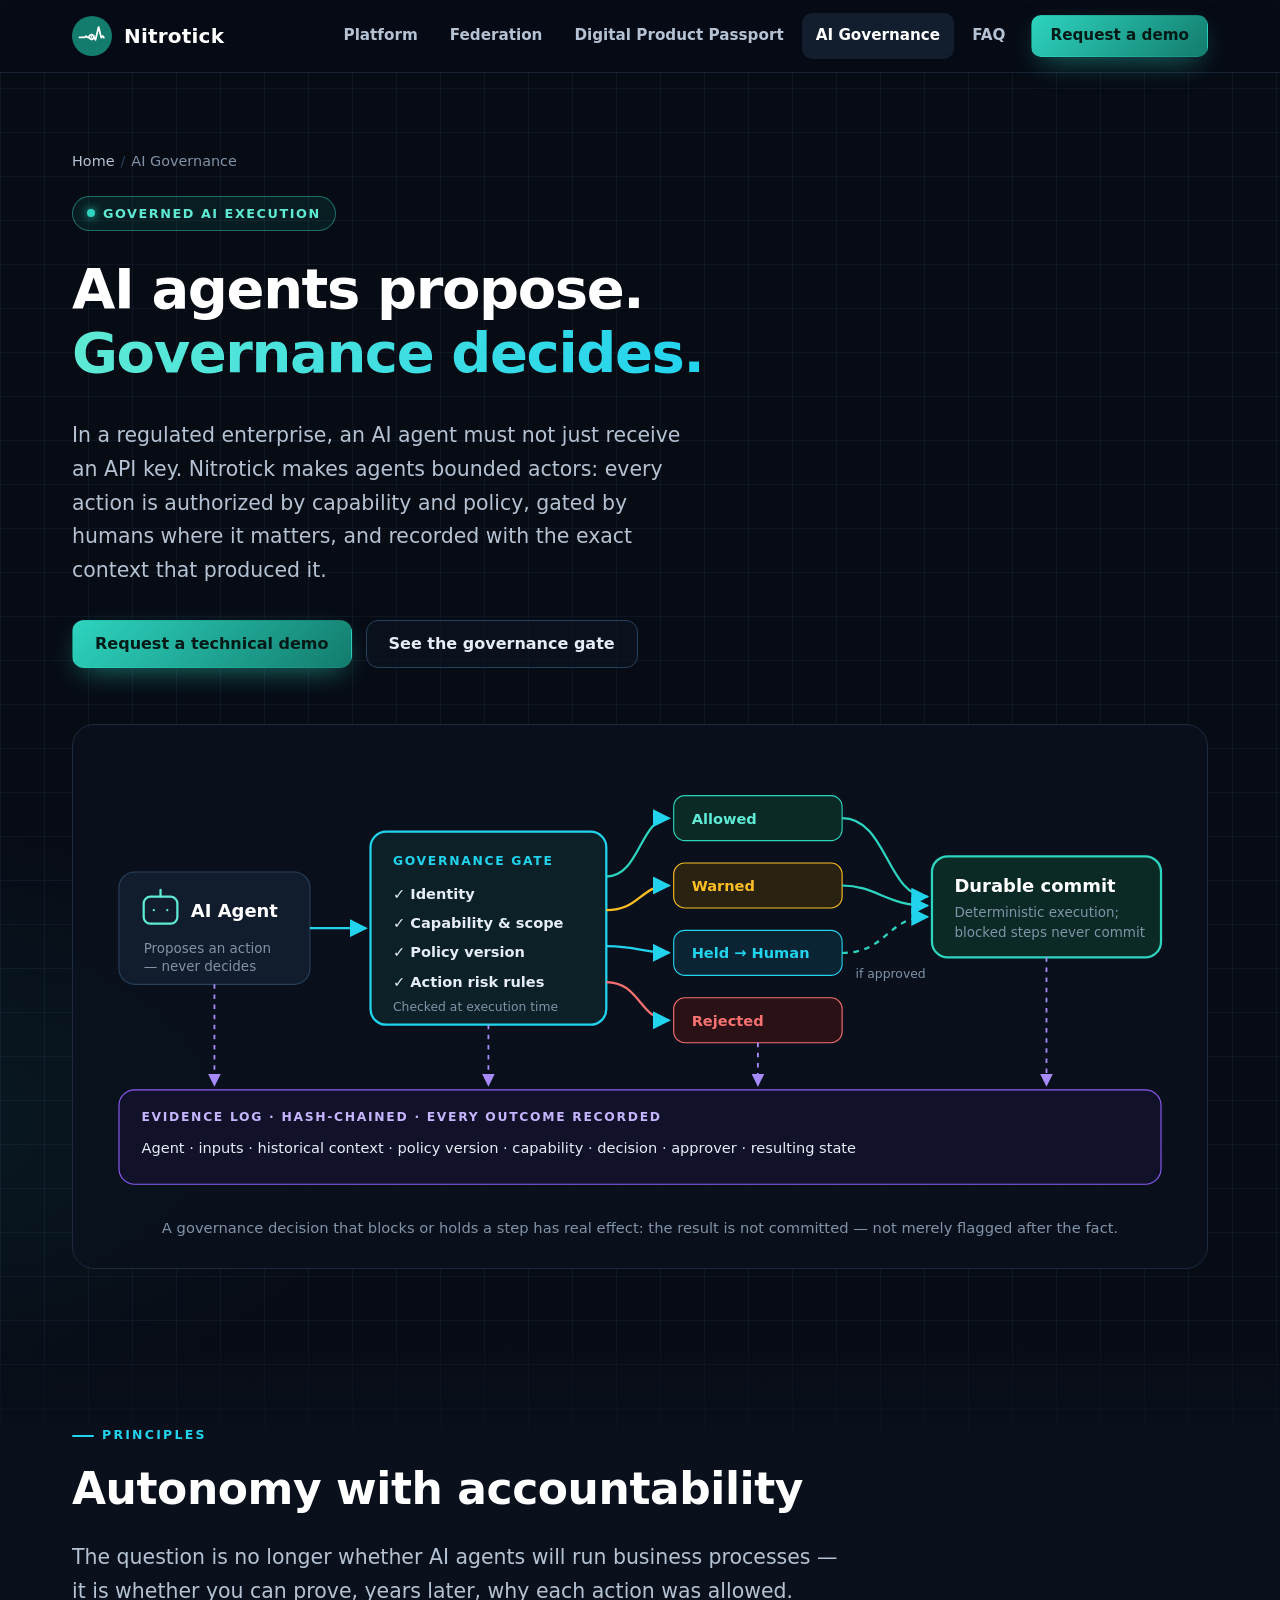
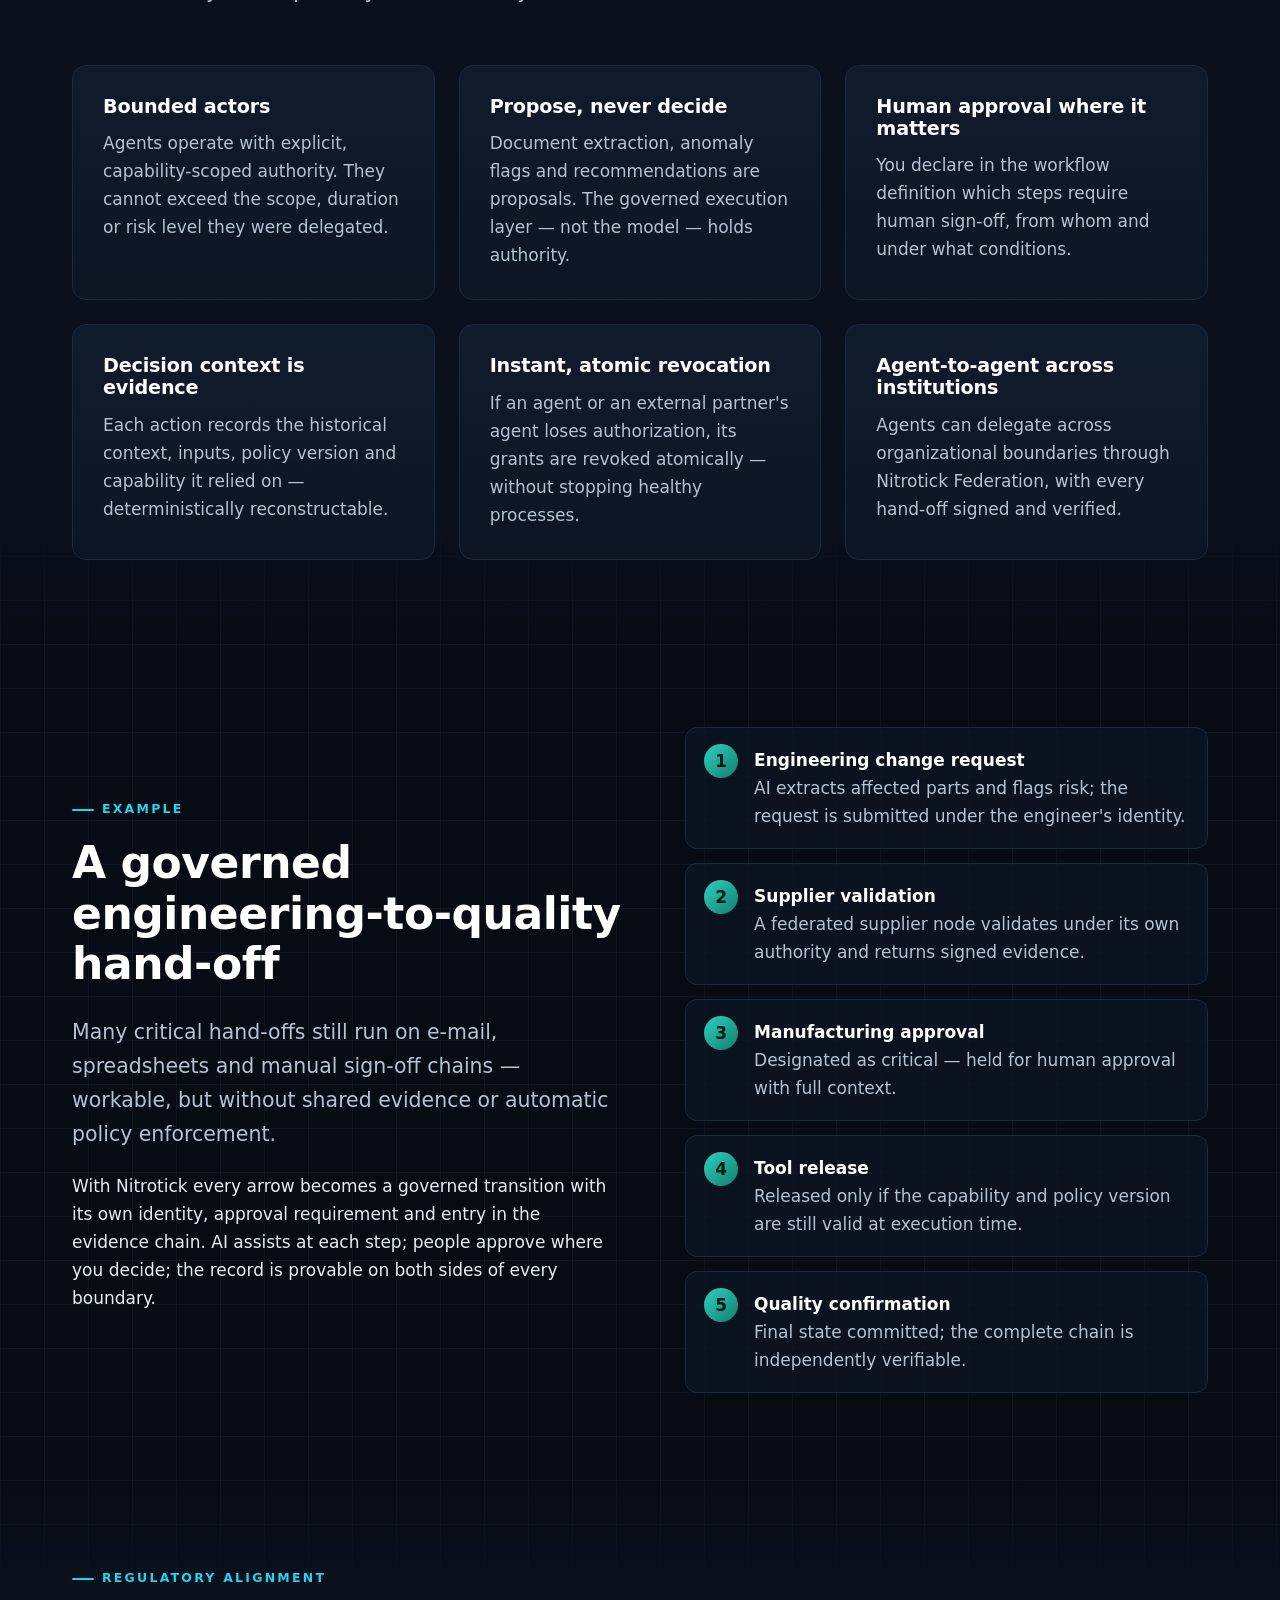
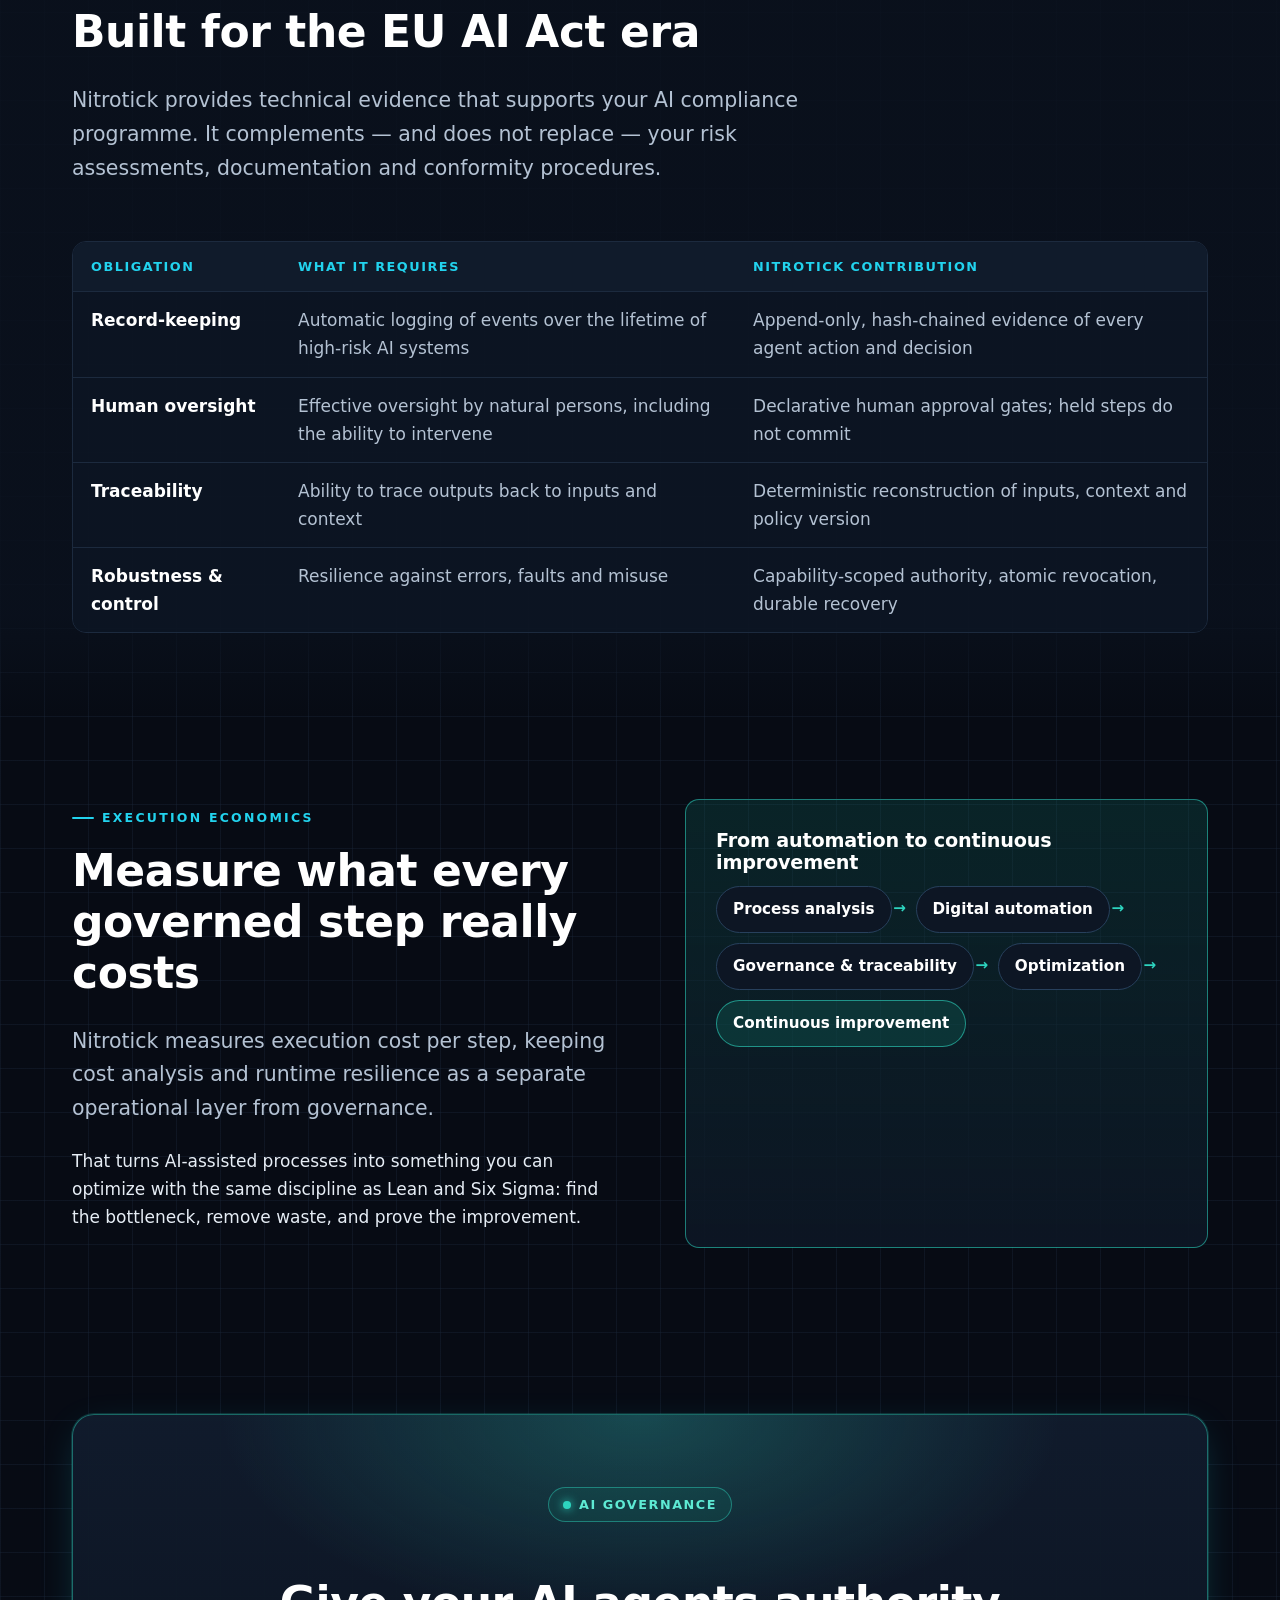
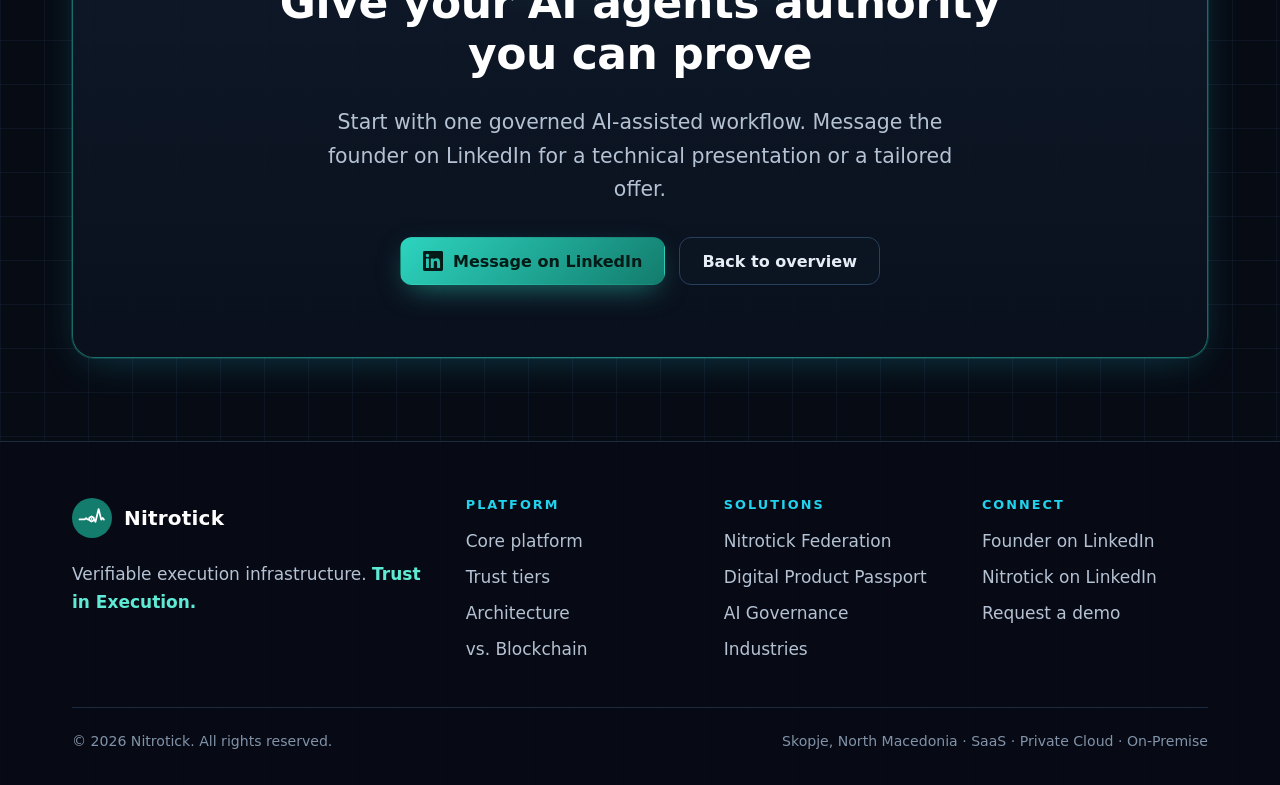
==== ai-governance/index.html @ 1baa5399 "Add Nitrotick company website (static HTML/CSS, SVG, SEO) - Home page plus Federation, Digital Produ" ====
<!doctype html>
<html lang="en" dir="ltr">
<head>
  <meta charset="utf-8">
  <meta name="viewport" content="width=device-width, initial-scale=1, viewport-fit=cover">
  <title>AI Governance — AI Agents as Bounded Actors | Nitrotick</title>
  <meta name="description" content="Governed execution for enterprise AI agents: agents propose, the governed layer decides. Capability-scoped authority, human approval gates and deterministic decision evidence aligned with the EU AI Act.">
  <meta name="keywords" content="AI governance, AI agents, bounded actors, agentic AI, human oversight, EU AI Act, AI audit trail, decision evidence, governed execution, human in the loop, Nitrotick">
  <meta name="author" content="Aleksandar M. Tasevski">
  <meta name="robots" content="index, follow, max-image-preview:large, max-snippet:-1, max-video-preview:-1">
  <meta name="theme-color" content="#070b14">
  <meta name="color-scheme" content="dark">
  <meta name="format-detection" content="telephone=no">
  <link rel="canonical" href="https://nitrotick.com/ai-governance/">

  <meta property="og:type" content="website">
  <meta property="og:site_name" content="Nitrotick">
  <meta property="og:locale" content="en_US">
  <meta property="og:url" content="https://nitrotick.com/ai-governance/">
  <meta property="og:title" content="AI Governance — AI Agents as Bounded Actors | Nitrotick">
  <meta property="og:description" content="In regulated enterprises, an AI agent must not just get an API key. Nitrotick makes every agent action authorized, evidenced and reconstructable.">
  <meta property="og:image" content="https://nitrotick.com/assets/img/og-image.png">
  <meta property="og:image:type" content="image/png">
  <meta property="og:image:width" content="1200">
  <meta property="og:image:height" content="630">
  <meta property="og:image:alt" content="Nitrotick — Trust in Execution. Verifiable execution infrastructure.">
  <meta name="twitter:card" content="summary_large_image">
  <meta name="twitter:title" content="AI Governance — AI Agents as Bounded Actors | Nitrotick">
  <meta name="twitter:description" content="Agents propose, governance decides. Authorized, evidenced and reconstructable AI execution.">
  <meta name="twitter:image" content="https://nitrotick.com/assets/img/og-image.png">

  <link rel="icon" href="../favicon.svg" type="image/svg+xml">
  <link rel="icon" href="../favicon-32.png" sizes="32x32" type="image/png">
  <link rel="apple-touch-icon" href="../apple-touch-icon.png">
  <link rel="manifest" href="../site.webmanifest">
  <link rel="stylesheet" href="../css/styles.css">

  <script type="application/ld+json">
  {
    "@context": "https://schema.org",
    "@graph": [
      {
        "@type": "WebPage",
        "@id": "https://nitrotick.com/ai-governance/#webpage",
        "url": "https://nitrotick.com/ai-governance/",
        "name": "AI Governance — AI Agents as Bounded Actors",
        "description": "Governed execution for enterprise AI agents with capability-scoped authority, human approval gates and deterministic decision evidence.",
        "isPartOf": { "@id": "https://nitrotick.com/#website" },
        "about": { "@id": "https://nitrotick.com/ai-governance/#service" },
        "breadcrumb": { "@id": "https://nitrotick.com/ai-governance/#breadcrumb" },
        "inLanguage": "en"
      },
      {
        "@type": "Service",
        "@id": "https://nitrotick.com/ai-governance/#service",
        "name": "Nitrotick Governed AI Execution",
        "serviceType": "AI governance and governed execution infrastructure",
        "provider": { "@id": "https://nitrotick.com/#organization" },
        "areaServed": "Worldwide",
        "description": "Infrastructure that lets autonomous AI agents operate as bounded actors: they propose, while a governed, deterministic execution layer holds authority and records evidence."
      },
      {
        "@type": "BreadcrumbList",
        "@id": "https://nitrotick.com/ai-governance/#breadcrumb",
        "itemListElement": [
          { "@type": "ListItem", "position": 1, "name": "Home", "item": "https://nitrotick.com/" },
          { "@type": "ListItem", "position": 2, "name": "AI Governance", "item": "https://nitrotick.com/ai-governance/" }
        ]
      }
    ]
  }
  </script>
</head>
<body>
  <a class="skip-link" href="#main">Skip to content</a>

  <header class="site-header">
    <nav class="container nav" aria-label="Primary">
      <a class="brand" href="../" aria-label="Nitrotick home">
        <img src="../assets/img/logo-mark.svg" alt="" width="40" height="40">
        <span>Nitrotick</span>
      </a>
      <input class="nav-toggle" type="checkbox" id="nav-toggle" aria-label="Toggle navigation menu">
      <label class="nav-toggle-label" for="nav-toggle" aria-hidden="true"><span></span></label>
      <ul class="nav-menu">
        <li><a href="../#platform">Platform</a></li>
        <li><a href="../federation/">Federation</a></li>
        <li><a href="../digital-product-passport/">Digital Product Passport</a></li>
        <li><a href="./" aria-current="page">AI Governance</a></li>
        <li><a href="../#faq">FAQ</a></li>
        <li><a class="btn btn--primary" href="#contact">Request a demo</a></li>
      </ul>
    </nav>
  </header>

  <main id="main">
    <!-- ================= HERO ================= -->
    <section class="hero hero--page" aria-labelledby="hero-title">
      <div class="container">
        <nav class="breadcrumb" aria-label="Breadcrumb">
          <ol>
            <li><a href="../">Home</a></li>
            <li aria-current="page">AI Governance</li>
          </ol>
        </nav>
        <div class="section-head">
          <span class="pill"><span class="dot" aria-hidden="true"></span>Governed AI Execution</span>
          <h1 id="hero-title">AI agents propose. <span class="accent">Governance decides.</span></h1>
          <p class="lead">In a regulated enterprise, an AI agent must not just receive an API key. Nitrotick makes agents bounded actors: every action is authorized by capability and policy, gated by humans where it matters, and recorded with the exact context that produced it.</p>
          <div class="btn-row">
            <a class="btn btn--primary" href="#contact">Request a technical demo</a>
            <a class="btn btn--ghost" href="#gate">See the governance gate</a>
          </div>
        </div>

        <figure class="diagram diagram--scroll" id="gate">
          <svg viewBox="0 0 960 400" role="img" aria-labelledby="gov-title gov-desc">
            <title id="gov-title">Governed AI decision pipeline</title>
            <desc id="gov-desc">An AI agent proposes an action. The governance gate checks identity, capability, policy and risk. The outcome is allowed, warned, held for human approval, or rejected. Allowed, warned and approved actions are committed durably; every outcome, including rejections, is written to the hash-chained evidence log.</desc>
            <defs>
              <marker id="g-a" viewBox="0 0 10 10" refX="9" refY="5" markerWidth="8" markerHeight="8" orient="auto-start-reverse"><path d="M0 0L10 5L0 10Z" fill="#22D3EE"/></marker>
              <marker id="g-v" viewBox="0 0 10 10" refX="9" refY="5" markerWidth="7" markerHeight="7" orient="auto-start-reverse"><path d="M0 0L10 5L0 10Z" fill="#A78BFA"/></marker>
            </defs>
            <g class="svg-text">
              <!-- agent -->
              <rect x="16" y="106" width="170" height="100" rx="14" fill="#111C2D" stroke="#27405C"/>
              <g fill="none" stroke="#5EEAD4" stroke-width="2" stroke-linecap="round" stroke-linejoin="round">
                <rect x="38" y="128" width="30" height="24" rx="6"/>
                <path d="M53 122v6M47 140h.01M59 140h.01"/>
              </g>
              <text x="80" y="146" fill="#fff" font-size="16" font-weight="700">AI Agent</text>
              <text x="38" y="178" fill="#8193A8" font-size="12">Proposes an action</text>
              <text x="38" y="194" fill="#8193A8" font-size="12">— never decides</text>

              <path d="M186 156H236" stroke="#22D3EE" stroke-width="2" marker-end="url(#g-a)"/>

              <!-- gate -->
              <rect x="240" y="70" width="210" height="172" rx="14" fill="#0B2027" stroke="#22D3EE" stroke-width="2"/>
              <text x="260" y="100" fill="#22D3EE" font-size="11" font-weight="700" letter-spacing="1.5">GOVERNANCE GATE</text>
              <g fill="#E6EDF5" font-size="13" font-weight="600">
                <text x="260" y="130">✓ Identity</text>
                <text x="260" y="156">✓ Capability &amp; scope</text>
                <text x="260" y="182">✓ Policy version</text>
                <text x="260" y="208">✓ Action risk rules</text>
              </g>
              <text x="260" y="230" fill="#8193A8" font-size="11">Checked at execution time</text>

              <!-- branches -->
              <g fill="none" stroke-width="2">
                <path d="M450 110C480 110 480 58 506 58" stroke="#2DD4BF" marker-end="url(#g-a)"/>
                <path d="M450 140C480 140 480 118 506 118" stroke="#FBBF24" marker-end="url(#g-a)"/>
                <path d="M450 172C480 172 480 178 506 178" stroke="#22D3EE" marker-end="url(#g-a)"/>
                <path d="M450 204C480 204 480 238 506 238" stroke="#F87171" marker-end="url(#g-a)"/>
              </g>

              <g font-size="13" font-weight="700">
                <rect x="510" y="38" width="150" height="40" rx="10" fill="#0B2A25" stroke="#2DD4BF"/>
                <text x="526" y="63" fill="#5EEAD4">Allowed</text>
                <rect x="510" y="98" width="150" height="40" rx="10" fill="#2A2210" stroke="#FBBF24"/>
                <text x="526" y="123" fill="#FBBF24">Warned</text>
                <rect x="510" y="158" width="150" height="40" rx="10" fill="#0A2433" stroke="#22D3EE"/>
                <text x="526" y="183" fill="#22D3EE">Held → Human</text>
                <rect x="510" y="218" width="150" height="40" rx="10" fill="#2A1116" stroke="#F87171"/>
                <text x="526" y="243" fill="#F87171">Rejected</text>
              </g>

              <!-- commit -->
              <g fill="none" stroke="#2DD4BF" stroke-width="2">
                <path d="M660 58C700 58 700 128 736 128" marker-end="url(#g-a)"/>
                <path d="M660 118C690 118 700 136 736 136" marker-end="url(#g-a)"/>
                <path d="M660 178C700 178 700 146 736 146" marker-end="url(#g-a)" stroke-dasharray="5 5"/>
              </g>
              <text x="672" y="200" fill="#8193A8" font-size="11">if approved</text>
              <rect x="740" y="92" width="204" height="90" rx="14" fill="#0B2A25" stroke="#2DD4BF" stroke-width="2"/>
              <text x="760" y="124" fill="#fff" font-size="16" font-weight="700">Durable commit</text>
              <text x="760" y="146" fill="#8193A8" font-size="12">Deterministic execution;</text>
              <text x="760" y="164" fill="#8193A8" font-size="12">blocked steps never commit</text>

              <!-- evidence -->
              <rect x="16" y="300" width="928" height="84" rx="14" fill="#12112A" stroke="#8B5CF6"/>
              <text x="36" y="328" fill="#C4B5FD" font-size="11" font-weight="700" letter-spacing="1.5">EVIDENCE LOG · HASH-CHAINED · EVERY OUTCOME RECORDED</text>
              <text x="36" y="356" fill="#E6EDF5" font-size="13">Agent · inputs · historical context · policy version · capability · decision · approver · resulting state</text>
              <g stroke="#A78BFA" stroke-width="1.6" stroke-dasharray="4 5" fill="none">
                <path d="M101 206V296" marker-end="url(#g-v)"/>
                <path d="M345 242V296" marker-end="url(#g-v)"/>
                <path d="M585 258V296" marker-end="url(#g-v)"/>
                <path d="M842 182V296" marker-end="url(#g-v)"/>
              </g>
            </g>
          </svg>
          <figcaption>A governance decision that blocks or holds a step has real effect: the result is not committed — not merely flagged after the fact.</figcaption>
        </figure>
      </div>
    </section>

    <!-- ================= PRINCIPLES ================= -->
    <section class="section section--alt" aria-labelledby="principles-title">
      <div class="container">
        <div class="section-head">
          <span class="eyebrow">Principles</span>
          <h2 id="principles-title">Autonomy with accountability</h2>
          <p class="lead">The question is no longer whether AI agents will run business processes — it is whether you can prove, years later, why each action was allowed.</p>
        </div>
        <div class="grid grid--3">
          <article class="card">
            <h3>Bounded actors</h3>
            <p>Agents operate with explicit, capability-scoped authority. They cannot exceed the scope, duration or risk level they were delegated.</p>
          </article>
          <article class="card">
            <h3>Propose, never decide</h3>
            <p>Document extraction, anomaly flags and recommendations are proposals. The governed execution layer — not the model — holds authority.</p>
          </article>
          <article class="card">
            <h3>Human approval where it matters</h3>
            <p>You declare in the workflow definition which steps require human sign-off, from whom and under what conditions.</p>
          </article>
          <article class="card">
            <h3>Decision context is evidence</h3>
            <p>Each action records the historical context, inputs, policy version and capability it relied on — deterministically reconstructable.</p>
          </article>
          <article class="card">
            <h3>Instant, atomic revocation</h3>
            <p>If an agent or an external partner's agent loses authorization, its grants are revoked atomically — without stopping healthy processes.</p>
          </article>
          <article class="card">
            <h3>Agent-to-agent across institutions</h3>
            <p>Agents can delegate across organizational boundaries through Nitrotick Federation, with every hand-off signed and verified.</p>
          </article>
        </div>
      </div>
    </section>

    <!-- ================= EXAMPLE ================= -->
    <section class="section" aria-labelledby="example-title">
      <div class="container split">
        <div>
          <span class="eyebrow">Example</span>
          <h2 id="example-title">A governed engineering-to-quality hand-off</h2>
          <p class="lead">Many critical hand-offs still run on e-mail, spreadsheets and manual sign-off chains — workable, but without shared evidence or automatic policy enforcement.</p>
          <p>With Nitrotick every arrow becomes a governed transition with its own identity, approval requirement and entry in the evidence chain. AI assists at each step; people approve where you decide; the record is provable on both sides of every boundary.</p>
        </div>
        <ol class="steps">
          <li><strong>Engineering change request</strong>AI extracts affected parts and flags risk; the request is submitted under the engineer's identity.</li>
          <li><strong>Supplier validation</strong>A federated supplier node validates under its own authority and returns signed evidence.</li>
          <li><strong>Manufacturing approval</strong>Designated as critical — held for human approval with full context.</li>
          <li><strong>Tool release</strong>Released only if the capability and policy version are still valid at execution time.</li>
          <li><strong>Quality confirmation</strong>Final state committed; the complete chain is independently verifiable.</li>
        </ol>
      </div>
    </section>

    <!-- ================= EU AI ACT ================= -->
    <section class="section section--alt" aria-labelledby="act-title">
      <div class="container">
        <div class="section-head">
          <span class="eyebrow">Regulatory alignment</span>
          <h2 id="act-title">Built for the EU AI Act era</h2>
          <p class="lead">Nitrotick provides technical evidence that supports your AI compliance programme. It complements — and does not replace — your risk assessments, documentation and conformity procedures.</p>
        </div>
        <div class="table-wrap">
          <table>
            <caption class="visually-hidden">How Nitrotick supports EU AI Act obligations</caption>
            <thead>
              <tr><th scope="col">Obligation</th><th scope="col">What it requires</th><th scope="col">Nitrotick contribution</th></tr>
            </thead>
            <tbody>
              <tr><td>Record-keeping</td><td>Automatic logging of events over the lifetime of high-risk AI systems</td><td>Append-only, hash-chained evidence of every agent action and decision</td></tr>
              <tr><td>Human oversight</td><td>Effective oversight by natural persons, including the ability to intervene</td><td>Declarative human approval gates; held steps do not commit</td></tr>
              <tr><td>Traceability</td><td>Ability to trace outputs back to inputs and context</td><td>Deterministic reconstruction of inputs, context and policy version</td></tr>
              <tr><td>Robustness &amp; control</td><td>Resilience against errors, faults and misuse</td><td>Capability-scoped authority, atomic revocation, durable recovery</td></tr>
            </tbody>
          </table>
        </div>
      </div>
    </section>

    <!-- ================= ECONOMICS ================= -->
    <section class="section" aria-labelledby="econ-title">
      <div class="container split">
        <div>
          <span class="eyebrow">Execution economics</span>
          <h2 id="econ-title">Measure what every governed step really costs</h2>
          <p class="lead">Nitrotick measures execution cost per step, keeping cost analysis and runtime resilience as a separate operational layer from governance.</p>
          <p>That turns AI-assisted processes into something you can optimize with the same discipline as Lean and Six Sigma: find the bottleneck, remove waste, and prove the improvement.</p>
        </div>
        <div class="card card--featured">
          <h3>From automation to continuous improvement</h3>
          <ol class="flow">
            <li>Process analysis</li>
            <li>Digital automation</li>
            <li>Governance &amp; traceability</li>
            <li>Optimization</li>
            <li>Continuous improvement</li>
          </ol>
        </div>
      </div>
    </section>

    <!-- ================= CONTACT ================= -->
    <section class="section" id="contact" aria-labelledby="contact-title">
      <div class="container">
        <div class="cta">
          <span class="pill"><span class="dot" aria-hidden="true"></span>AI governance</span>
          <h2 id="contact-title" class="mt-lg">Give your AI agents authority you can prove</h2>
          <p class="lead">Start with one governed AI-assisted workflow. Message the founder on LinkedIn for a technical presentation or a tailored offer.</p>
          <div class="btn-row">
            <a class="btn btn--primary" href="https://www.linkedin.com/in/aleksandar-m-tasevski/" target="_blank" rel="noopener">
              <svg viewBox="0 0 24 24" aria-hidden="true" fill="currentColor"><path d="M20.45 20.45h-3.55v-5.57c0-1.33-.03-3.04-1.85-3.04-1.85 0-2.14 1.45-2.14 2.94v5.67H9.35V9h3.41v1.56h.05c.48-.9 1.64-1.85 3.37-1.85 3.6 0 4.27 2.37 4.27 5.46v6.28zM5.34 7.43a2.06 2.06 0 1 1 0-4.13 2.06 2.06 0 0 1 0 4.13zM7.12 20.45H3.56V9h3.56v11.45zM22.22 0H1.77C.79 0 0 .77 0 1.73v20.54C0 23.23.79 24 1.77 24h20.45c.98 0 1.78-.77 1.78-1.73V1.73C24 .77 23.2 0 22.22 0z"/></svg>
              Message on LinkedIn
            </a>
            <a class="btn btn--ghost" href="../">Back to overview</a>
          </div>
        </div>
      </div>
    </section>
  </main>

  <footer class="site-footer">
    <div class="container">
      <div class="footer-grid">
        <div>
          <a class="brand" href="../" aria-label="Nitrotick home">
            <img src="../assets/img/logo-mark.svg" alt="" width="40" height="40">
            <span>Nitrotick</span>
          </a>
          <p class="footer-tagline">Verifiable execution infrastructure. <strong>Trust in Execution.</strong></p>
        </div>
        <div>
          <h2>Platform</h2>
          <ul>
            <li><a href="../#platform">Core platform</a></li>
            <li><a href="../#trust-tiers">Trust tiers</a></li>
            <li><a href="../#architecture">Architecture</a></li>
            <li><a href="../#comparison">vs. Blockchain</a></li>
          </ul>
        </div>
        <div>
          <h2>Solutions</h2>
          <ul>
            <li><a href="../federation/">Nitrotick Federation</a></li>
            <li><a href="../digital-product-passport/">Digital Product Passport</a></li>
            <li><a href="./" aria-current="page">AI Governance</a></li>
            <li><a href="../#industries">Industries</a></li>
          </ul>
        </div>
        <div>
          <h2>Connect</h2>
          <ul>
            <li><a href="https://www.linkedin.com/in/aleksandar-m-tasevski/" target="_blank" rel="noopener">Founder on LinkedIn</a></li>
            <li><a href="https://www.linkedin.com/company/nitrotick/" target="_blank" rel="noopener">Nitrotick on LinkedIn</a></li>
            <li><a href="#contact">Request a demo</a></li>
          </ul>
        </div>
      </div>
      <div class="footer-bottom">
        <span>© 2026 Nitrotick. All rights reserved.</span>
        <span>Skopje, North Macedonia · SaaS · Private Cloud · On-Premise</span>
      </div>
    </div>
  </footer>
</body>
</html>
---- css/styles.css ----
/* ==========================================================================
   Nitrotick — site stylesheet
   Pure CSS, no build step, no external fonts (GDPR-friendly, zero third-party requests).
   ========================================================================== */

/* ---------- Design tokens ---------- */
:root {
  color-scheme: dark;

  --brand: #137c6d;
  --brand-600: #0f6a5d;
  --teal: #2dd4bf;
  --teal-soft: #5eead4;
  --cyan: #22d3ee;
  --violet: #8b5cf6;
  --danger: #f87171;
  --amber: #fbbf24;

  --bg: #070b14;
  --bg-2: #0a111d;
  --surface: #0d1624;
  --surface-2: #111c2d;
  --border: #1c2a3e;
  --border-strong: #27405c;

  --text: #e6edf5;
  --text-2: #b4c2d3;
  --muted: #8193a8;

  --radius-sm: 8px;
  --radius: 14px;
  --radius-lg: 22px;

  --shadow-glow: 0 0 0 1px rgba(45, 212, 191, .18), 0 10px 40px -12px rgba(34, 211, 238, .28);

  --container: 1200px;
  --gutter: clamp(16px, 4vw, 32px);
  --section-y: clamp(52px, 6.5vw, 92px);

  --font-sans: "Segoe UI", "Noto Sans", system-ui, -apple-system, "Helvetica Neue", Arial, sans-serif;
  --font-mono: ui-monospace, "Cascadia Code", "SFMono-Regular", Menlo, Consolas, monospace;
}

/* ---------- Reset ---------- */
*, *::before, *::after { box-sizing: border-box; }
html { -webkit-text-size-adjust: 100%; text-size-adjust: 100%; scroll-behavior: smooth; scroll-padding-top: 88px; }
body {
  margin: 0;
  font-family: var(--font-sans);
  font-size: 1.0625rem;
  line-height: 1.65;
  color: var(--text);
  background-color: var(--bg);
  background-image:
    radial-gradient(1100px 600px at 85% -10%, rgba(19, 124, 109, .28), transparent 60%),
    radial-gradient(900px 500px at -10% 20%, rgba(34, 211, 238, .08), transparent 60%),
    linear-gradient(rgba(28, 42, 62, .35) 1px, transparent 1px),
    linear-gradient(90deg, rgba(28, 42, 62, .35) 1px, transparent 1px);
  background-size: auto, auto, 44px 44px, 44px 44px;
  background-attachment: scroll;
  -webkit-font-smoothing: antialiased;
  overflow-x: hidden;
}
img, svg { display: block; max-width: 100%; height: auto; }
a { color: var(--teal-soft); text-decoration-thickness: 1px; text-underline-offset: 3px; }
a:hover { color: #fff; }
h1, h2, h3, h4 { line-height: 1.15; margin: 0 0 .6em; color: #fff; letter-spacing: -.01em; }
h1 { font-size: clamp(2.3rem, 5.6vw, 4.2rem); font-weight: 800; letter-spacing: -.025em; }
h2 { font-size: clamp(1.8rem, 3.6vw, 2.75rem); font-weight: 800; }
h3 { font-size: 1.2rem; font-weight: 700; }
p { margin: 0 0 1em; }
ul, ol { margin: 0; padding: 0; }
strong { color: #fff; }
:focus-visible { outline: 2px solid var(--cyan); outline-offset: 3px; border-radius: 4px; }

.visually-hidden {
  position: absolute !important; width: 1px; height: 1px; padding: 0; margin: -1px;
  overflow: hidden; clip: rect(0 0 0 0); white-space: nowrap; border: 0;
}
.skip-link {
  position: absolute; left: 16px; top: -60px; z-index: 100;
  background: var(--teal); color: #03201b; padding: 10px 16px; border-radius: var(--radius-sm);
  font-weight: 700; text-decoration: none;
}
.skip-link:focus { top: 12px; }

/* ---------- Layout ---------- */
.container { width: 100%; max-width: var(--container); margin-inline: auto; padding-inline: var(--gutter); }
.section { padding-block: var(--section-y); position: relative; }
.section--alt { background: linear-gradient(180deg, rgba(10, 17, 29, .0), rgba(10, 17, 29, .85) 12%, rgba(10, 17, 29, .85) 88%, rgba(10, 17, 29, 0)); }
.section-head { max-width: 780px; margin-bottom: clamp(32px, 5vw, 56px); }
.section-head--center { margin-inline: auto; text-align: center; }
.lead { font-size: clamp(1.1rem, 1.6vw, 1.3rem); color: var(--text-2); }
.muted { color: var(--muted); }

.grid { display: grid; gap: clamp(16px, 2.2vw, 24px); }
.grid--2 { grid-template-columns: repeat(2, minmax(0, 1fr)); }
.grid--3 { grid-template-columns: repeat(3, minmax(0, 1fr)); }
.grid--4 { grid-template-columns: repeat(4, minmax(0, 1fr)); }
.split { display: grid; grid-template-columns: 1.05fr 1fr; gap: clamp(32px, 5vw, 72px); align-items: center; }
.split--reverse > :first-child { order: 2; }

@media (max-width: 1024px) {
  .grid--4 { grid-template-columns: repeat(2, minmax(0, 1fr)); }
  .grid--3 { grid-template-columns: repeat(2, minmax(0, 1fr)); }
  .split { grid-template-columns: 1fr; }
  .split--reverse > :first-child { order: 0; }
}
@media (max-width: 640px) {
  .grid--2, .grid--3, .grid--4 { grid-template-columns: 1fr; }
}

/* ---------- Eyebrow / badges ---------- */
.eyebrow {
  display: inline-flex; align-items: center; gap: 8px;
  font-size: .78rem; font-weight: 700; letter-spacing: .18em; text-transform: uppercase;
  color: var(--cyan); margin-bottom: 18px;
}
.eyebrow::before { content: ""; width: 22px; height: 2px; background: currentColor; border-radius: 2px; }
.section-head--center .eyebrow::before { display: none; }
.pill {
  display: inline-flex; align-items: center; gap: 8px;
  padding: 6px 14px; border-radius: 999px;
  border: 1px solid rgba(45, 212, 191, .45); background: rgba(19, 124, 109, .16);
  color: var(--teal-soft); font-size: .8rem; font-weight: 700; letter-spacing: .12em; text-transform: uppercase;
}
.pill .dot { width: 8px; height: 8px; border-radius: 50%; background: var(--teal); box-shadow: 0 0 10px var(--teal); }

/* ---------- Buttons ---------- */
.btn {
  display: inline-flex; align-items: center; justify-content: center; gap: 10px;
  min-height: 48px; padding: 12px 22px; border-radius: 12px;
  font-weight: 700; font-size: 1rem; text-decoration: none; line-height: 1.2;
  border: 1px solid transparent; transition: transform .15s ease, box-shadow .2s ease, background-color .2s ease, border-color .2s ease;
}
.btn svg { width: 20px; height: 20px; flex: none; }
.btn--primary { background: linear-gradient(135deg, var(--teal), var(--brand)); color: #031a16; box-shadow: 0 10px 30px -10px rgba(45, 212, 191, .6); }
.btn--primary:hover { color: #031a16; transform: translateY(-1px); box-shadow: 0 14px 34px -10px rgba(45, 212, 191, .8); }
.btn--ghost { border-color: var(--border-strong); color: var(--text); background: rgba(13, 22, 36, .6); }
.btn--ghost:hover { border-color: var(--teal); color: #fff; }
.btn-row { display: flex; flex-wrap: wrap; gap: 14px; }

/* ---------- Header / navigation (CSS-only mobile menu) ---------- */
.site-header {
  position: sticky; top: 0; z-index: 50;
  background: rgba(7, 11, 20, .78);
  -webkit-backdrop-filter: saturate(160%) blur(14px);
  backdrop-filter: saturate(160%) blur(14px);
  border-bottom: 1px solid rgba(28, 42, 62, .8);
}
.nav { display: flex; align-items: center; justify-content: space-between; gap: 20px; min-height: 72px; }
.brand { display: inline-flex; align-items: center; gap: 12px; text-decoration: none; color: #fff; font-weight: 800; font-size: 1.25rem; letter-spacing: .01em; }
.brand img { width: 40px; height: 40px; }
.brand:hover { color: #fff; }
.nav-toggle { position: absolute; opacity: 0; pointer-events: none; }
.nav-toggle-label {
  display: none; width: 46px; height: 46px; border-radius: 10px; border: 1px solid var(--border-strong);
  align-items: center; justify-content: center; cursor: pointer; color: #fff;
}
.nav-toggle-label span, .nav-toggle-label span::before, .nav-toggle-label span::after {
  display: block; width: 20px; height: 2px; background: currentColor; border-radius: 2px; position: relative; transition: transform .2s ease, background-color .2s ease;
}
.nav-toggle-label span::before, .nav-toggle-label span::after { content: ""; position: absolute; left: 0; }
.nav-toggle-label span::before { top: -6px; }
.nav-toggle-label span::after { top: 6px; }
.nav-toggle:focus-visible + .nav-toggle-label { outline: 2px solid var(--cyan); outline-offset: 3px; }
.nav-menu { display: flex; align-items: center; gap: 4px; list-style: none; }
.nav-menu a {
  display: block; padding: 10px 14px; border-radius: 10px;
  color: var(--text-2); text-decoration: none; font-weight: 600; font-size: .95rem;
}
.nav-menu a:hover, .nav-menu a[aria-current="page"] { color: #fff; background: rgba(28, 42, 62, .6); }
.nav-menu .btn { margin-left: 8px; min-height: 42px; padding: 10px 18px; color: #031a16; }
.nav-menu .btn:hover { background: linear-gradient(135deg, var(--teal), var(--brand)); color: #031a16; }

@media (max-width: 980px) {
  .nav-toggle-label { display: inline-flex; }
  .nav-menu {
    position: absolute; left: 0; right: 0; top: 72px;
    flex-direction: column; align-items: stretch; gap: 2px;
    padding: 12px var(--gutter) 20px;
    background: rgba(7, 11, 20, .97); border-bottom: 1px solid var(--border);
    display: none;
  }
  .nav-menu a { padding: 14px 12px; font-size: 1.05rem; }
  .nav-menu .btn { margin: 10px 0 0; }
  .nav-toggle:checked ~ .nav-menu { display: flex; }
  .nav-toggle:checked + .nav-toggle-label span { background: transparent; }
  .nav-toggle:checked + .nav-toggle-label span::before { transform: translateY(6px) rotate(45deg); }
  .nav-toggle:checked + .nav-toggle-label span::after { transform: translateY(-6px) rotate(-45deg); }
}

/* ---------- Hero ---------- */
.hero { padding-block: clamp(56px, 8vw, 110px) clamp(56px, 7vw, 96px); }
.hero .pill { margin-bottom: 26px; }
.hero h1 .accent, .accent {
  background: linear-gradient(100deg, var(--teal-soft), var(--cyan));
  -webkit-background-clip: text; background-clip: text; color: transparent;
}
.hero .lead { max-width: 620px; margin-bottom: 32px; }
.hero-visual { position: relative; }
.hero-visual svg { width: 100%; filter: drop-shadow(0 30px 60px rgba(34, 211, 238, .12)); }
.hero-meta { display: flex; flex-wrap: wrap; gap: 10px 22px; margin-top: 30px; color: var(--muted); font-size: .92rem; list-style: none; }
.hero-meta li { display: inline-flex; align-items: center; gap: 8px; }
.hero-meta li::before { content: ""; width: 7px; height: 7px; border-radius: 50%; background: var(--teal); }

/* ---------- Stats ---------- */
.stats { display: grid; grid-template-columns: repeat(4, minmax(0, 1fr)); gap: 1px; background: var(--border); border: 1px solid var(--border); border-radius: var(--radius-lg); overflow: hidden; }
.stat { background: var(--surface); padding: 28px 24px; }
.stat b { display: block; font-size: clamp(1.7rem, 3vw, 2.3rem); line-height: 1.1; color: #fff; font-weight: 800; letter-spacing: -.02em; }
.stat b .accent { font-size: inherit; }
.stat > span { color: var(--muted); font-size: .95rem; }
@media (max-width: 900px) { .stats { grid-template-columns: repeat(2, minmax(0, 1fr)); } }
@media (max-width: 480px) { .stats { grid-template-columns: 1fr; } }

/* ---------- Cards ---------- */
.card {
  position: relative; height: 100%;
  background: linear-gradient(180deg, rgba(17, 28, 45, .92), rgba(13, 22, 36, .92));
  border: 1px solid var(--border); border-radius: var(--radius);
  padding: clamp(22px, 2.6vw, 30px);
  transition: border-color .2s ease, transform .2s ease, box-shadow .2s ease;
}
.card:hover { border-color: rgba(45, 212, 191, .45); box-shadow: var(--shadow-glow); }
.card p:last-child, .card ul:last-child { margin-bottom: 0; }
.card p { color: var(--text-2); }
.card--glow { border-color: rgba(34, 211, 238, .5); box-shadow: var(--shadow-glow); }
.card--featured { background: linear-gradient(180deg, rgba(19, 124, 109, .22), rgba(13, 22, 36, .95)); border-color: rgba(45, 212, 191, .55); }
.card-icon {
  width: 52px; height: 52px; border-radius: 14px; margin-bottom: 18px;
  display: grid; place-items: center;
  background: rgba(19, 124, 109, .18); border: 1px solid rgba(45, 212, 191, .35); color: var(--teal-soft);
}
.card-icon svg { width: 26px; height: 26px; }
.card-kicker { font-size: .75rem; font-weight: 700; letter-spacing: .16em; text-transform: uppercase; color: var(--cyan); margin-bottom: 8px; display: block; }
.card-link { display: inline-flex; align-items: center; gap: 6px; margin-top: 14px; font-weight: 700; text-decoration: none; }
.card-link::after { content: "→"; transition: transform .2s ease; }
.card-link:hover::after { transform: translateX(3px); }

/* ---------- Lists ---------- */
.check-list, .cross-list, .dot-list { list-style: none; display: grid; gap: 12px; }
.check-list li, .cross-list li, .dot-list li { position: relative; padding-left: 32px; color: var(--text-2); }
.check-list li::before, .cross-list li::before {
  content: ""; position: absolute; left: 0; top: .2em; width: 20px; height: 20px; border-radius: 50%;
  background-repeat: no-repeat; background-position: center; background-size: 12px;
}
.check-list li::before {
  background-color: rgba(45, 212, 191, .16); border: 1px solid rgba(45, 212, 191, .55);
  background-image: url("data:image/svg+xml,%3Csvg xmlns='http://www.w3.org/2000/svg' viewBox='0 0 12 12'%3E%3Cpath d='M2.5 6.2l2.3 2.3 4.7-5' fill='none' stroke='%235EEAD4' stroke-width='1.8' stroke-linecap='round' stroke-linejoin='round'/%3E%3C/svg%3E");
}
.cross-list li::before {
  background-color: rgba(248, 113, 113, .12); border: 1px solid rgba(248, 113, 113, .5);
  background-image: url("data:image/svg+xml,%3Csvg xmlns='http://www.w3.org/2000/svg' viewBox='0 0 12 12'%3E%3Cpath d='M3.5 3.5l5 5M8.5 3.5l-5 5' fill='none' stroke='%23F87171' stroke-width='1.8' stroke-linecap='round'/%3E%3C/svg%3E");
}
.dot-list li::before { content: ""; position: absolute; left: 6px; top: .62em; width: 8px; height: 8px; border-radius: 50%; background: var(--cyan); box-shadow: 0 0 8px rgba(34, 211, 238, .7); }
.check-list strong, .cross-list strong, .dot-list strong { display: block; color: #fff; }

/* ---------- Question list ---------- */
.questions { list-style: none; display: grid; gap: 12px; counter-reset: q; }
.questions li {
  counter-increment: q; display: flex; gap: 16px; align-items: baseline;
  padding: 16px 20px; border: 1px solid var(--border); border-radius: 12px; background: rgba(13, 22, 36, .75);
  color: var(--text);
}
.questions li::before { content: counter(q, decimal-leading-zero); font-family: var(--font-mono); font-size: .85rem; color: var(--cyan); flex: none; }

/* ---------- Quote / statement ---------- */
.statement {
  border-left: 3px solid var(--teal); padding: 6px 0 6px 24px; margin: 28px 0;
  font-size: clamp(1.15rem, 1.9vw, 1.4rem); line-height: 1.5; color: #fff; font-weight: 600;
}
.statement small { display: block; margin-top: 10px; font-size: .95rem; font-weight: 500; color: var(--muted); }

/* ---------- Layers ("one layer beneath") ---------- */
.layers { display: grid; gap: 10px; }
.layer {
  display: grid; grid-template-columns: 170px 1fr; gap: 18px; align-items: center;
  padding: 16px 20px; border-radius: 12px; border: 1px solid var(--border); background: rgba(13, 22, 36, .75);
}
.layer dt { font-weight: 700; color: #fff; }
.layer dd { margin: 0; color: var(--text-2); }
.layer--core { border-color: rgba(45, 212, 191, .7); background: linear-gradient(90deg, rgba(19, 124, 109, .35), rgba(13, 22, 36, .85)); box-shadow: var(--shadow-glow); }
.layer--core dt { color: var(--teal-soft); }
@media (max-width: 560px) { .layer { grid-template-columns: 1fr; gap: 4px; } }

/* ---------- Flow chips ---------- */
.flow { display: flex; flex-wrap: wrap; align-items: center; gap: 10px; list-style: none; }
.flow li {
  padding: 10px 16px; border-radius: 999px; border: 1px solid var(--border-strong); background: var(--surface);
  font-weight: 600; font-size: .95rem; color: #fff; position: relative;
}
.flow li:not(:last-child)::after { content: "→"; position: absolute; right: -9px; top: 50%; transform: translate(50%, -50%); color: var(--teal); font-weight: 700; }
.flow li { margin-right: 14px; }
.flow li:last-child { margin-right: 0; border-color: rgba(45, 212, 191, .6); background: rgba(19, 124, 109, .25); }

/* ---------- Comparison ---------- */
.compare { display: grid; grid-template-columns: 1fr auto 1fr; gap: 20px; align-items: stretch; }
.compare .vs {
  align-self: center; width: 64px; height: 64px; border-radius: 50%; display: grid; place-items: center;
  font-weight: 800; color: #fff; border: 2px solid var(--violet); background: var(--surface); box-shadow: 0 0 24px rgba(139, 92, 246, .45);
}
.metric { margin-bottom: 22px; }
.metric-head { display: flex; justify-content: space-between; gap: 12px; font-weight: 700; margin-bottom: 8px; font-size: .98rem; }
.metric-head span:last-child { text-align: right; }
.bar { height: 8px; border-radius: 99px; background: var(--border); overflow: hidden; }
.bar i { display: block; height: 100%; border-radius: inherit; }
.bar--bad i { background: linear-gradient(90deg, #ef4444, #f87171); }
.bar--warn i { background: linear-gradient(90deg, #f59e0b, #fbbf24); }
.bar--good i { background: linear-gradient(90deg, var(--brand), var(--teal)); }
.metric p { font-size: .92rem; color: var(--muted); margin: 6px 0 0; }
.t-bad { color: var(--danger); }
.t-warn { color: var(--amber); }
.t-good { color: var(--teal); }
.card--bad { border-color: rgba(248, 113, 113, .35); }
.card--good { border-color: rgba(139, 92, 246, .5); box-shadow: 0 0 0 1px rgba(139, 92, 246, .2), 0 10px 40px -12px rgba(139, 92, 246, .35); }
@media (max-width: 900px) { .compare { grid-template-columns: 1fr; } .compare .vs { justify-self: center; } }

/* ---------- Tiers ---------- */
.tier { display: flex; flex-direction: column; }
.tier h3 { font-size: 1.5rem; }
.tier .tagline { color: var(--teal-soft); font-weight: 600; margin-bottom: 14px; }
.tier .check-list { margin-top: auto; padding-top: 12px; }

/* ---------- Diagram frame ---------- */
.diagram {
  margin: 0; padding: clamp(14px, 2.4vw, 28px); border-radius: var(--radius-lg);
  border: 1px solid var(--border); background: rgba(10, 17, 29, .85);
}
.diagram svg { width: 100%; }
.diagram figcaption { margin-top: 14px; color: var(--muted); font-size: .92rem; text-align: center; }
.diagram--scroll { overflow-x: auto; }
.diagram--scroll svg { min-width: 760px; }

/* ---------- Table ---------- */
.table-wrap { overflow-x: auto; border: 1px solid var(--border); border-radius: var(--radius); }
table { width: 100%; border-collapse: collapse; min-width: 640px; background: rgba(13, 22, 36, .75); }
th, td { padding: 14px 18px; text-align: left; border-bottom: 1px solid var(--border); vertical-align: top; }
th { font-size: .8rem; letter-spacing: .12em; text-transform: uppercase; color: var(--cyan); background: rgba(17, 28, 45, .9); }
td { color: var(--text-2); }
td:first-child { color: #fff; font-weight: 600; }
tr:last-child td { border-bottom: 0; }

/* ---------- Deployment strip ---------- */
.strip { display: flex; flex-wrap: wrap; justify-content: center; gap: 10px; margin-bottom: 16px; }
.strip span {
  padding: 8px 16px; border-radius: 999px; border: 1px solid rgba(45, 212, 191, .45); background: rgba(19, 124, 109, .16);
  font-weight: 800; letter-spacing: .14em; text-transform: uppercase; color: #fff; font-size: .8rem;
}

/* ---------- Founder ---------- */
.founder { display: grid; grid-template-columns: 120px 1fr; gap: 28px; align-items: start; }
.avatar {
  width: 120px; height: 120px; border-radius: 50%; display: grid; place-items: center;
  background: linear-gradient(135deg, var(--brand), #0b3f38); border: 2px solid rgba(45, 212, 191, .6);
  font-size: 2.3rem; font-weight: 800; color: #fff; letter-spacing: .02em;
}
@media (max-width: 560px) { .founder { grid-template-columns: 1fr; } }

/* ---------- FAQ (native details/summary) ---------- */
.faq { display: grid; gap: 12px; max-width: 900px; margin-inline: auto; }
.faq details { border: 1px solid var(--border); border-radius: 12px; background: rgba(13, 22, 36, .8); }
.faq details[open] { border-color: rgba(45, 212, 191, .45); }
.faq summary {
  cursor: pointer; list-style: none; padding: 18px 56px 18px 22px; font-weight: 700; color: #fff; position: relative;
}
.faq summary::-webkit-details-marker { display: none; }
.faq summary::after {
  content: "+"; position: absolute; right: 22px; top: 50%; transform: translateY(-50%);
  font-size: 1.5rem; font-weight: 400; color: var(--teal); transition: transform .2s ease;
}
.faq details[open] summary::after { transform: translateY(-50%) rotate(45deg); }
.faq details > div { padding: 0 22px 20px; color: var(--text-2); }
.faq details > div p:last-child { margin-bottom: 0; }

/* ---------- CTA ---------- */
.cta {
  position: relative; overflow: hidden; text-align: center;
  padding: clamp(40px, 6vw, 72px) clamp(20px, 5vw, 64px);
  border-radius: var(--radius-lg); border: 1px solid rgba(45, 212, 191, .45);
  background:
    radial-gradient(600px 300px at 50% 0%, rgba(45, 212, 191, .25), transparent 70%),
    linear-gradient(180deg, rgba(17, 28, 45, .95), rgba(10, 17, 29, .95));
  box-shadow: var(--shadow-glow);
}
.cta h2 { max-width: 760px; margin-inline: auto; }
.cta .lead { max-width: 680px; margin-inline: auto; margin-bottom: 30px; }
.cta .btn-row { justify-content: center; }
.cta-steps { display: grid; grid-template-columns: repeat(3, minmax(0, 1fr)); gap: 16px; list-style: none; margin: 36px auto 0; max-width: 900px; text-align: left; counter-reset: step; }
.cta-steps li { counter-increment: step; padding: 16px 18px; border-radius: 12px; border: 1px solid var(--border); background: rgba(7, 11, 20, .55); color: var(--text-2); font-size: .95rem; }
.cta-steps li::before { content: "Step " counter(step); display: block; font-size: .72rem; letter-spacing: .16em; text-transform: uppercase; font-weight: 700; color: var(--cyan); margin-bottom: 4px; }
@media (max-width: 720px) { .cta-steps { grid-template-columns: 1fr; } }

/* ---------- Breadcrumb ---------- */
.breadcrumb ol { display: flex; flex-wrap: wrap; gap: 6px; list-style: none; font-size: .9rem; color: var(--muted); margin-bottom: 22px; }
.breadcrumb li + li::before { content: "/"; margin-right: 6px; color: var(--border-strong); }
.breadcrumb a { color: var(--text-2); text-decoration: none; }
.breadcrumb a:hover { color: #fff; }

/* ---------- Footer ---------- */
.site-footer { border-top: 1px solid var(--border); background: rgba(7, 11, 20, .9); padding-block: 56px 32px; }
.footer-grid .brand, .footer-grid .brand:hover { color: #fff; }
.footer-grid { display: grid; grid-template-columns: 1.6fr 1fr 1fr 1fr; gap: 32px; }
.footer-grid h2 { font-size: .8rem; letter-spacing: .16em; text-transform: uppercase; color: var(--cyan); margin-bottom: 14px; }
.footer-grid ul { list-style: none; display: grid; gap: 8px; }
.footer-grid a { color: var(--text-2); text-decoration: none; }
.footer-grid a:hover { color: #fff; }
.footer-tagline { color: var(--text-2); max-width: 360px; margin-top: 14px; }
.footer-tagline strong { color: var(--teal-soft); }
.footer-bottom { display: flex; flex-wrap: wrap; justify-content: space-between; gap: 12px; margin-top: 44px; padding-top: 22px; border-top: 1px solid var(--border); color: var(--muted); font-size: .88rem; }
@media (max-width: 860px) { .footer-grid { grid-template-columns: 1fr 1fr; } }
@media (max-width: 520px) { .footer-grid { grid-template-columns: 1fr; } }

/* ---------- Utilities ---------- */
.mt-0 { margin-top: 0; }
.mt-lg { margin-top: clamp(32px, 5vw, 56px); }
.center { text-align: center; }
.stack > * + * { margin-top: 16px; }
.mono { font-family: var(--font-mono); font-size: .9em; }
.note { font-size: .88rem; color: var(--muted); }

/* ---------- SVG diagram helpers (used by inline SVG) ---------- */
.svg-text { font-family: var(--font-sans); }
.svg-mono { font-family: var(--font-mono); }

/* ---------- Motion ---------- */
@keyframes pulse-dash { to { stroke-dashoffset: -40; } }
@keyframes breathe { 0%, 100% { opacity: .55; } 50% { opacity: 1; } }
.anim-dash { stroke-dasharray: 6 8; animation: pulse-dash 2.4s linear infinite; }
.anim-breathe { animation: breathe 3.2s ease-in-out infinite; }

@media (prefers-reduced-motion: reduce) {
  html { scroll-behavior: auto; }
  *, *::before, *::after { animation: none !important; transition: none !important; }
}

/* ---------- Print ---------- */
@media print {
  body { background: #fff; color: #000; }
  .site-header, .site-footer, .nav-toggle-label, .btn-row { display: none; }
  h1, h2, h3, strong { color: #000; }
  .card, .diagram { border-color: #ccc; background: #fff; }
}

/* ---------- Sub-page hero ---------- */
.hero--page { padding-block: clamp(40px, 6vw, 80px) clamp(40px, 5vw, 72px); }
.hero--page h1 { font-size: clamp(2.1rem, 4.6vw, 3.5rem); }

/* ---------- Timeline (vertical numbered steps) ---------- */
.steps { list-style: none; display: grid; gap: 14px; counter-reset: s; }
.steps li {
  counter-increment: s; position: relative; padding: 18px 20px 18px 68px;
  border: 1px solid var(--border); border-radius: 12px; background: rgba(13, 22, 36, .8); color: var(--text-2);
}
.steps li::before {
  content: counter(s); position: absolute; left: 18px; top: 16px; width: 34px; height: 34px; border-radius: 50%;
  display: grid; place-items: center; font-weight: 800; color: #031a16; background: linear-gradient(135deg, var(--teal), var(--brand));
}
.steps strong { display: block; color: #fff; }

/* ---------- Language block ---------- */
.lang-block { border-left: 3px solid var(--cyan); }
.stats--2 { grid-template-columns: repeat(2, minmax(0, 1fr)); }
@media (max-width: 480px) { .stats--2 { grid-template-columns: 1fr; } }
.flow--center { justify-content: center; }
.bar .w-3 { width: 3%; } .bar .w-8 { width: 8%; } .bar .w-22 { width: 22%; }
.bar .w-65 { width: 65%; } .bar .w-80 { width: 80%; } .bar .w-88 { width: 88%; }
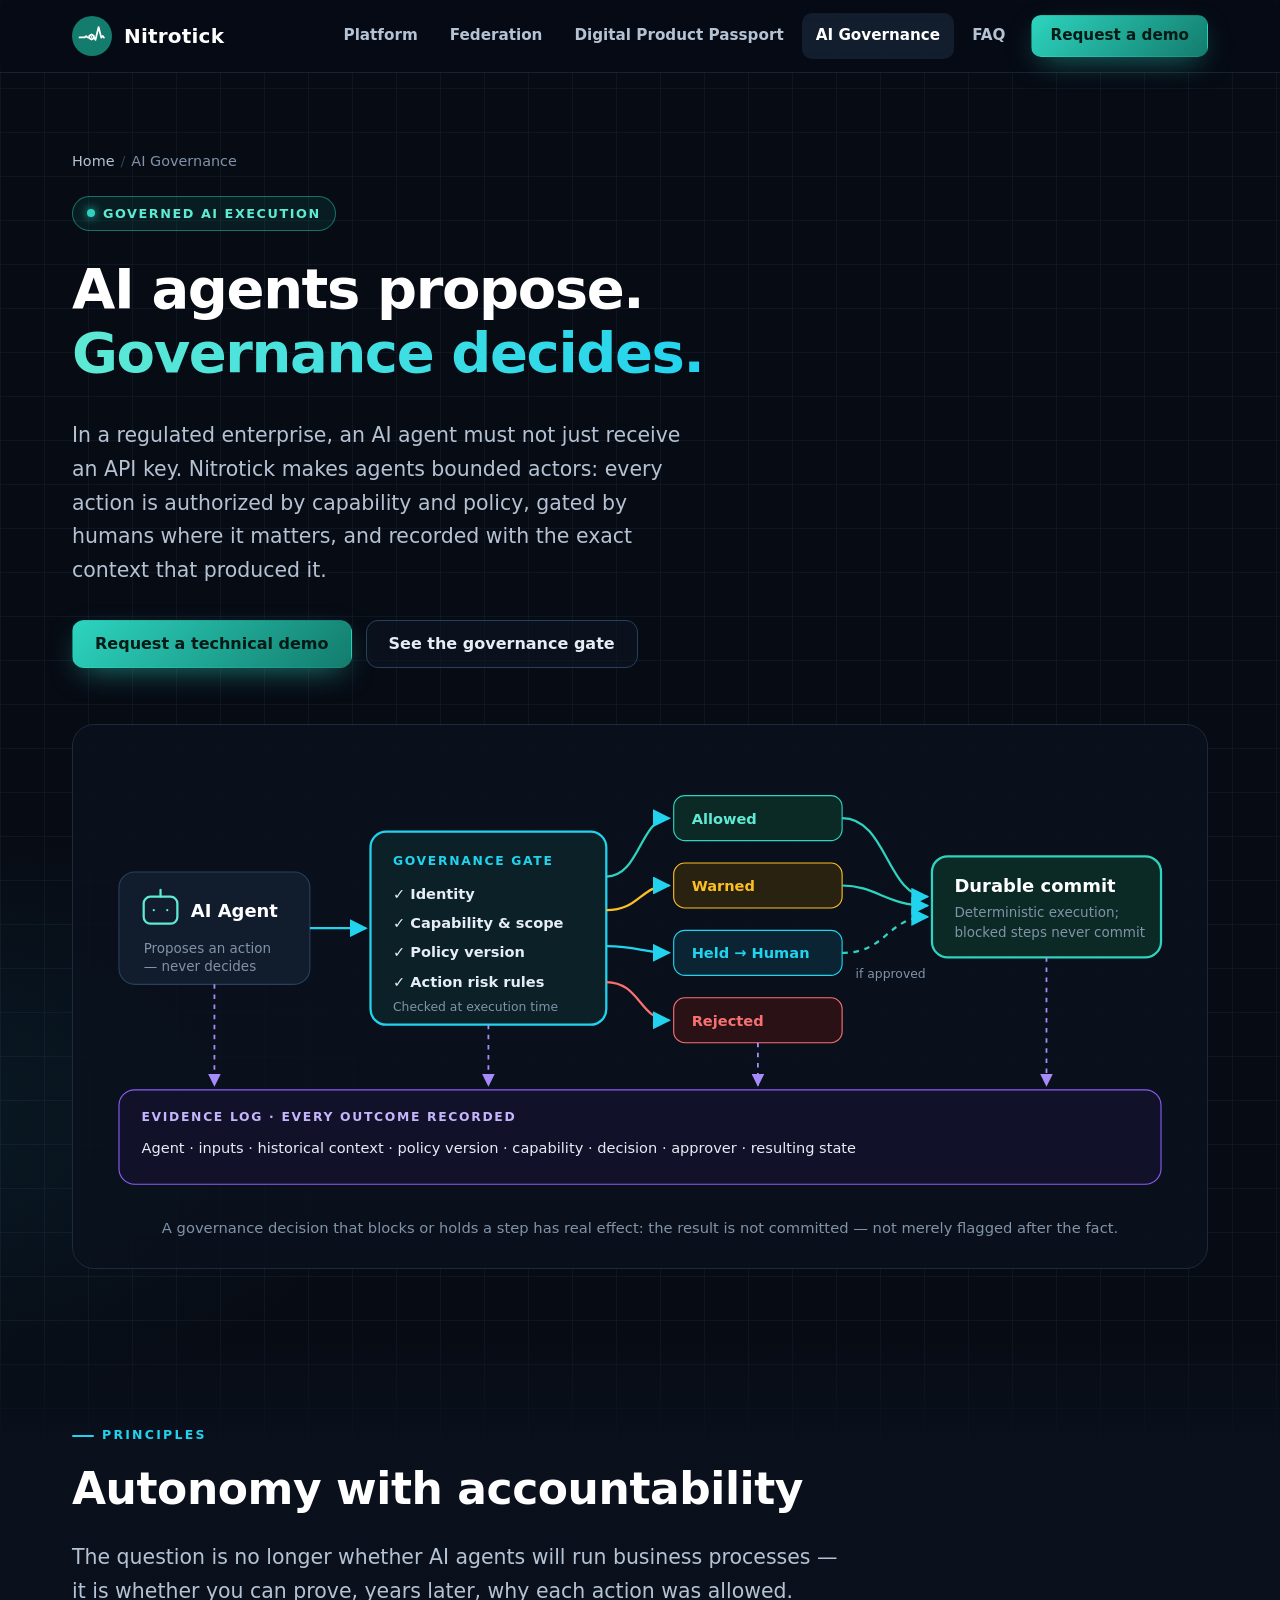
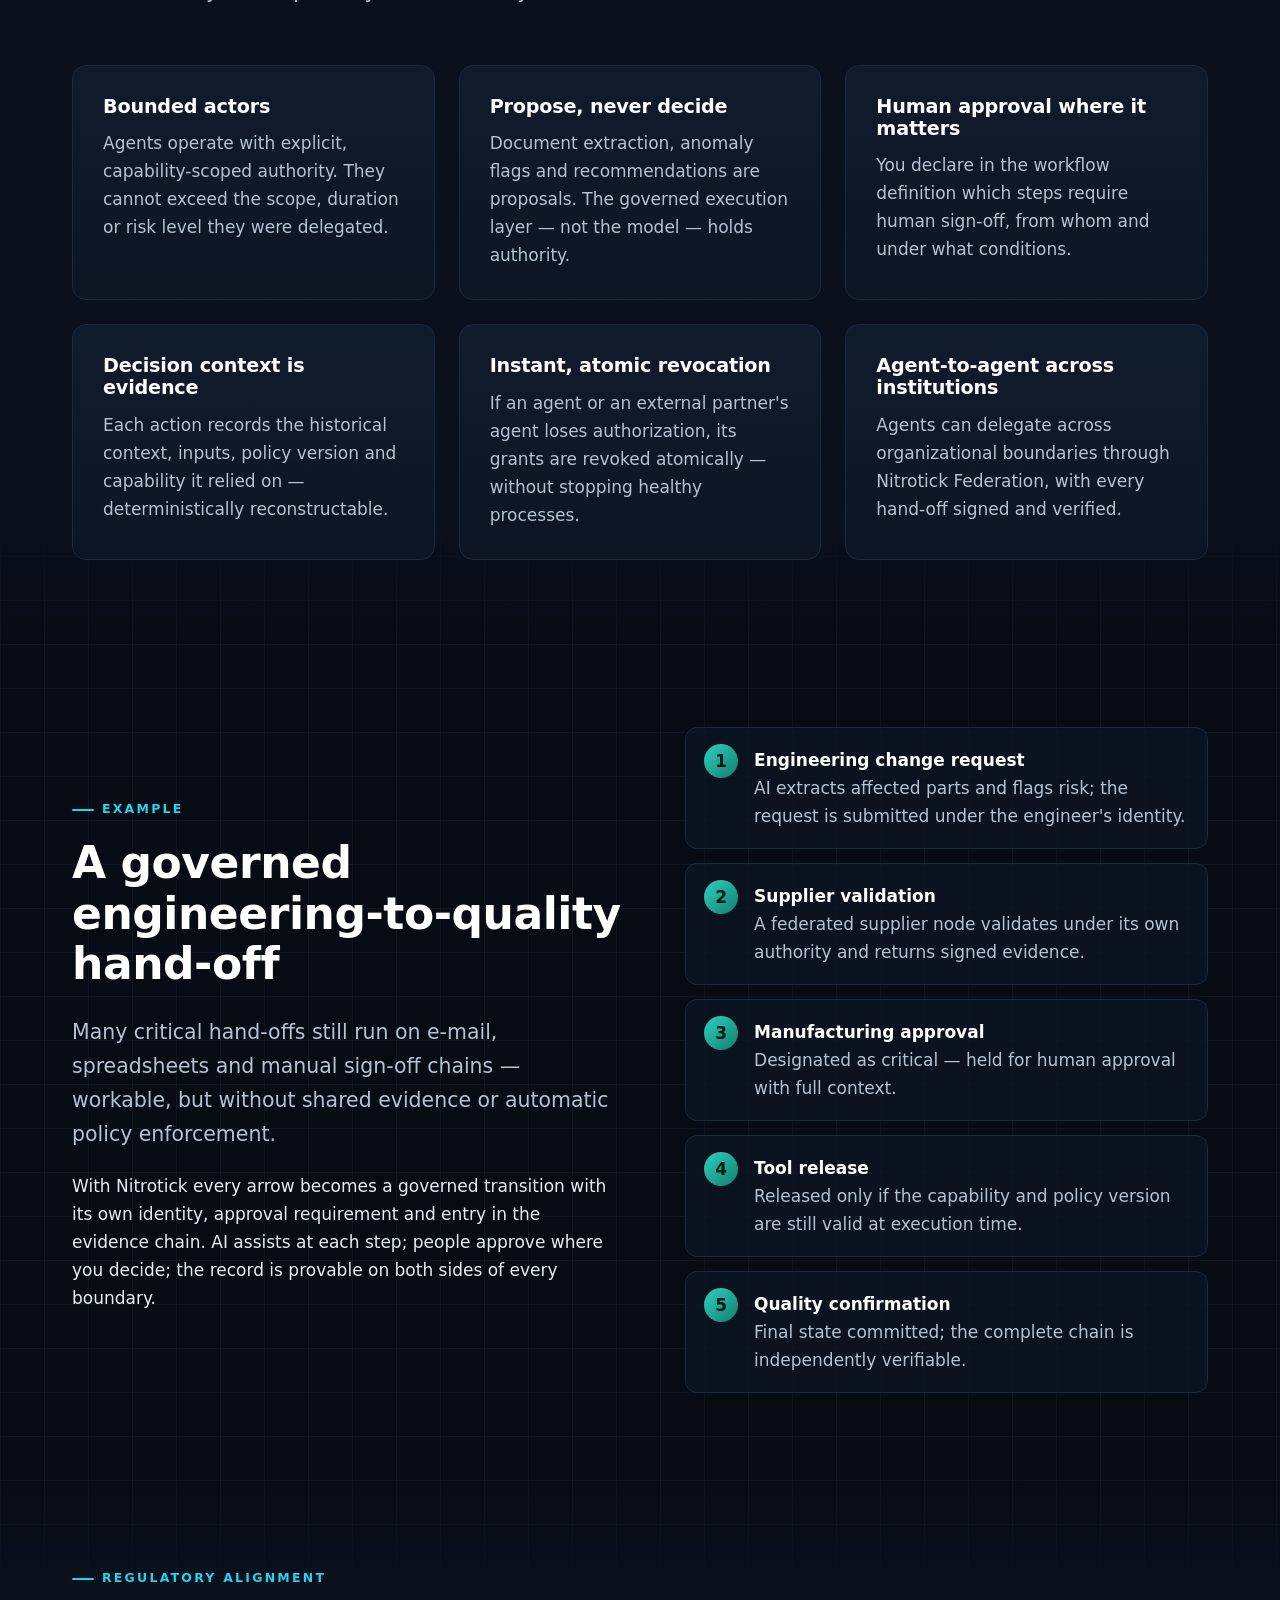
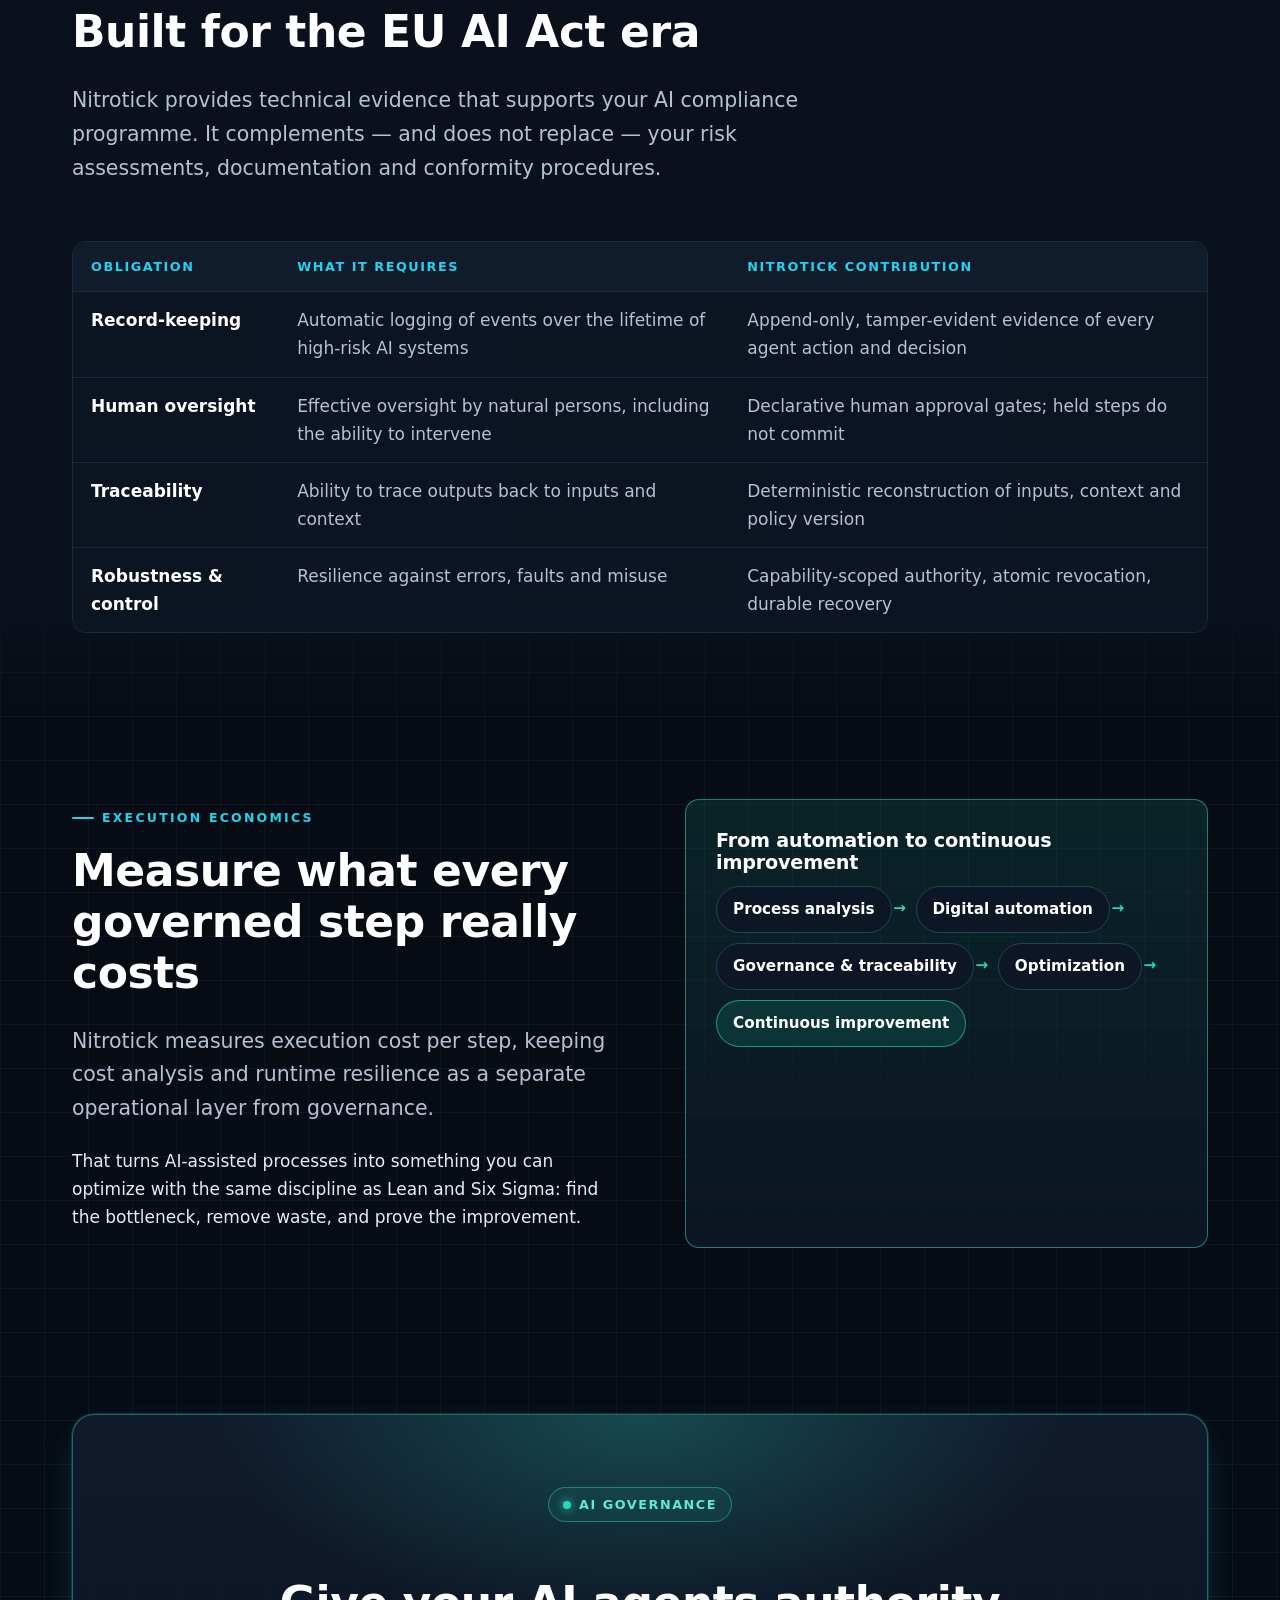
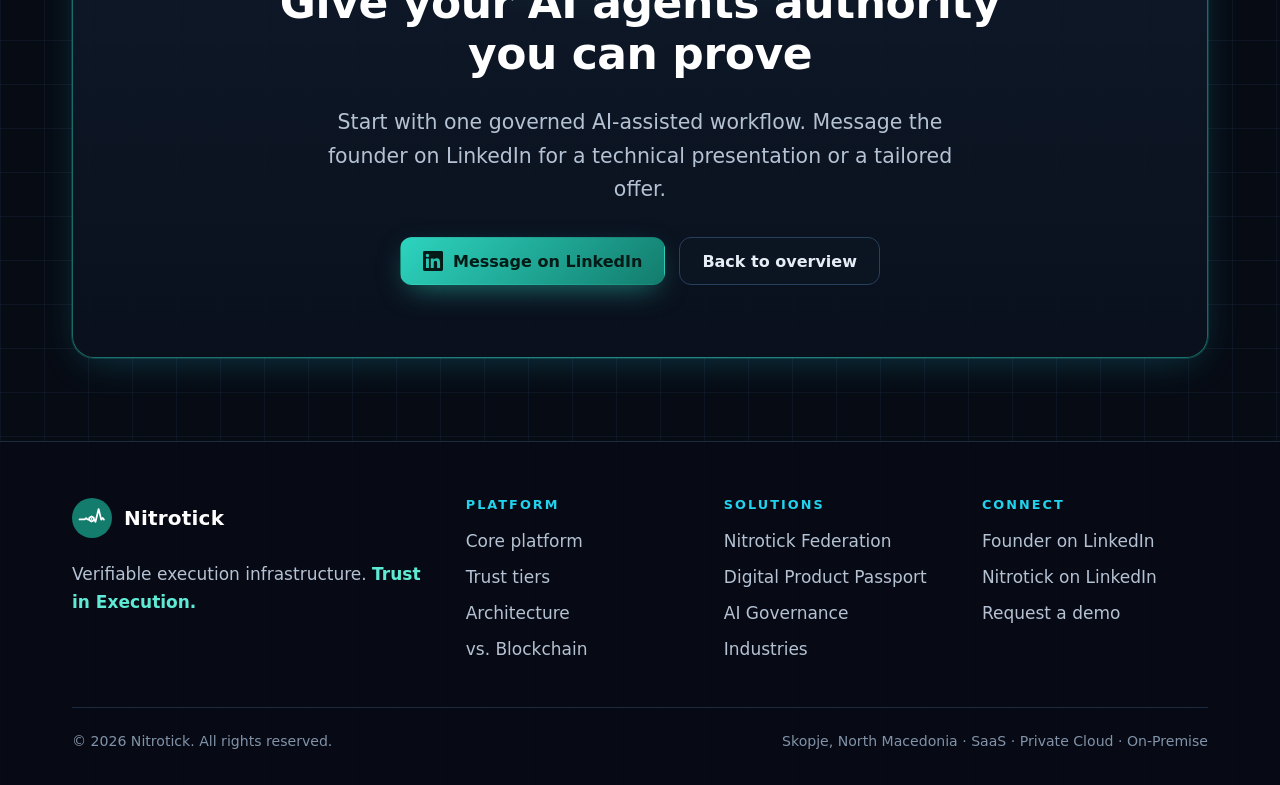
==== commit 770992cf: "Add founder photo and simplify evidence log wording - Replace AT initials avatar with founder photo;" ====
--- a/ai-governance/index.html
+++ b/ai-governance/index.html
@@ -116,7 +116,7 @@
         <figure class="diagram diagram--scroll" id="gate">
           <svg viewBox="0 0 960 400" role="img" aria-labelledby="gov-title gov-desc">
             <title id="gov-title">Governed AI decision pipeline</title>
-            <desc id="gov-desc">An AI agent proposes an action. The governance gate checks identity, capability, policy and risk. The outcome is allowed, warned, held for human approval, or rejected. Allowed, warned and approved actions are committed durably; every outcome, including rejections, is written to the hash-chained evidence log.</desc>
+            <desc id="gov-desc">An AI agent proposes an action. The governance gate checks identity, capability, policy and risk. The outcome is allowed, warned, held for human approval, or rejected. Allowed, warned and approved actions are committed durably; every outcome, including rejections, is written to the tamper-evident evidence log.</desc>
             <defs>
               <marker id="g-a" viewBox="0 0 10 10" refX="9" refY="5" markerWidth="8" markerHeight="8" orient="auto-start-reverse"><path d="M0 0L10 5L0 10Z" fill="#22D3EE"/></marker>
               <marker id="g-v" viewBox="0 0 10 10" refX="9" refY="5" markerWidth="7" markerHeight="7" orient="auto-start-reverse"><path d="M0 0L10 5L0 10Z" fill="#A78BFA"/></marker>
@@ -178,7 +178,7 @@
 
               <!-- evidence -->
               <rect x="16" y="300" width="928" height="84" rx="14" fill="#12112A" stroke="#8B5CF6"/>
-              <text x="36" y="328" fill="#C4B5FD" font-size="11" font-weight="700" letter-spacing="1.5">EVIDENCE LOG · HASH-CHAINED · EVERY OUTCOME RECORDED</text>
+              <text x="36" y="328" fill="#C4B5FD" font-size="11" font-weight="700" letter-spacing="1.5">EVIDENCE LOG · EVERY OUTCOME RECORDED</text>
               <text x="36" y="356" fill="#E6EDF5" font-size="13">Agent · inputs · historical context · policy version · capability · decision · approver · resulting state</text>
               <g stroke="#A78BFA" stroke-width="1.6" stroke-dasharray="4 5" fill="none">
                 <path d="M101 206V296" marker-end="url(#g-v)"/>
@@ -264,7 +264,7 @@
               <tr><th scope="col">Obligation</th><th scope="col">What it requires</th><th scope="col">Nitrotick contribution</th></tr>
             </thead>
             <tbody>
-              <tr><td>Record-keeping</td><td>Automatic logging of events over the lifetime of high-risk AI systems</td><td>Append-only, hash-chained evidence of every agent action and decision</td></tr>
+              <tr><td>Record-keeping</td><td>Automatic logging of events over the lifetime of high-risk AI systems</td><td>Append-only, tamper-evident evidence of every agent action and decision</td></tr>
               <tr><td>Human oversight</td><td>Effective oversight by natural persons, including the ability to intervene</td><td>Declarative human approval gates; held steps do not commit</td></tr>
               <tr><td>Traceability</td><td>Ability to trace outputs back to inputs and context</td><td>Deterministic reconstruction of inputs, context and policy version</td></tr>
               <tr><td>Robustness &amp; control</td><td>Resilience against errors, faults and misuse</td><td>Capability-scoped authority, atomic revocation, durable recovery</td></tr>
--- a/css/styles.css
+++ b/css/styles.css
@@ -354,6 +354,7 @@
   background: linear-gradient(135deg, var(--brand), #0b3f38); border: 2px solid rgba(45, 212, 191, .6);
   font-size: 2.3rem; font-weight: 800; color: #fff; letter-spacing: .02em;
 }
+img.avatar { object-fit: cover; box-shadow: 0 10px 30px -10px rgba(45, 212, 191, .5); }
 @media (max-width: 560px) { .founder { grid-template-columns: 1fr; } }
 
 /* ---------- FAQ (native details/summary) ---------- */
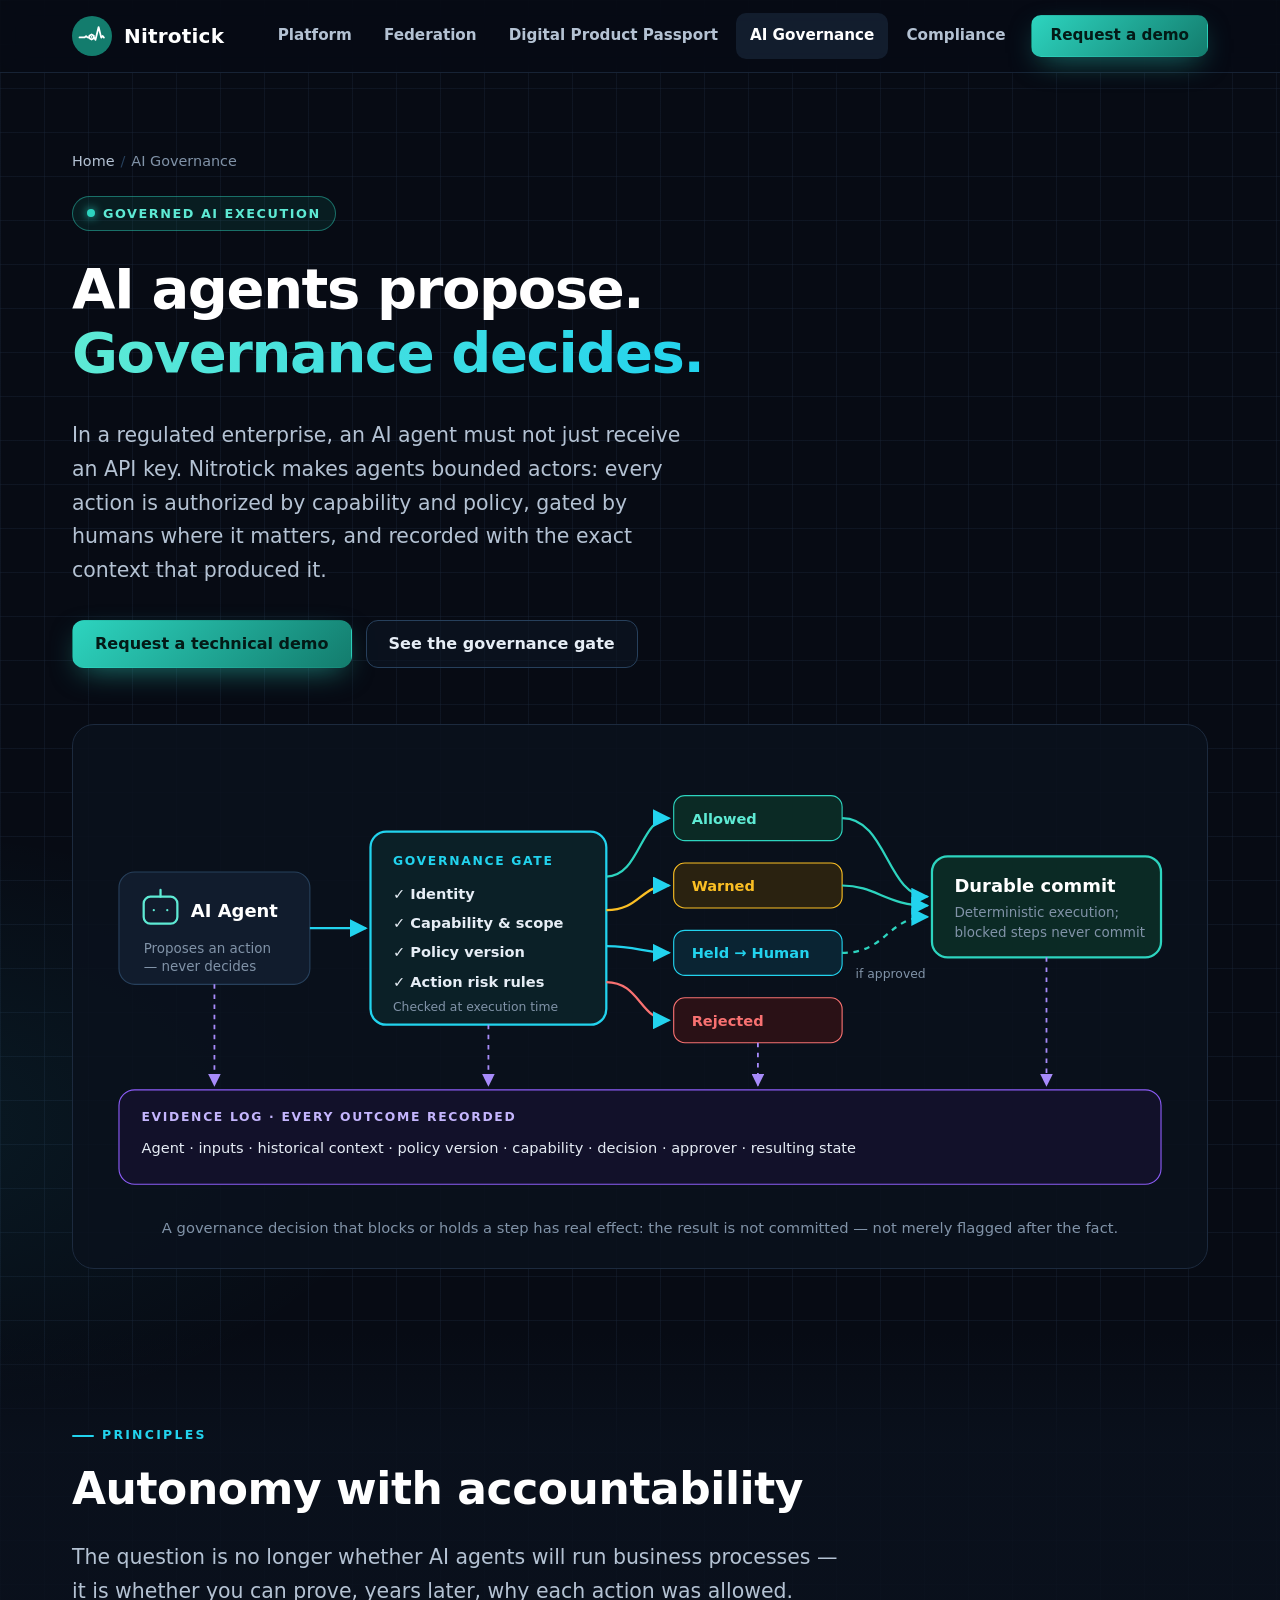
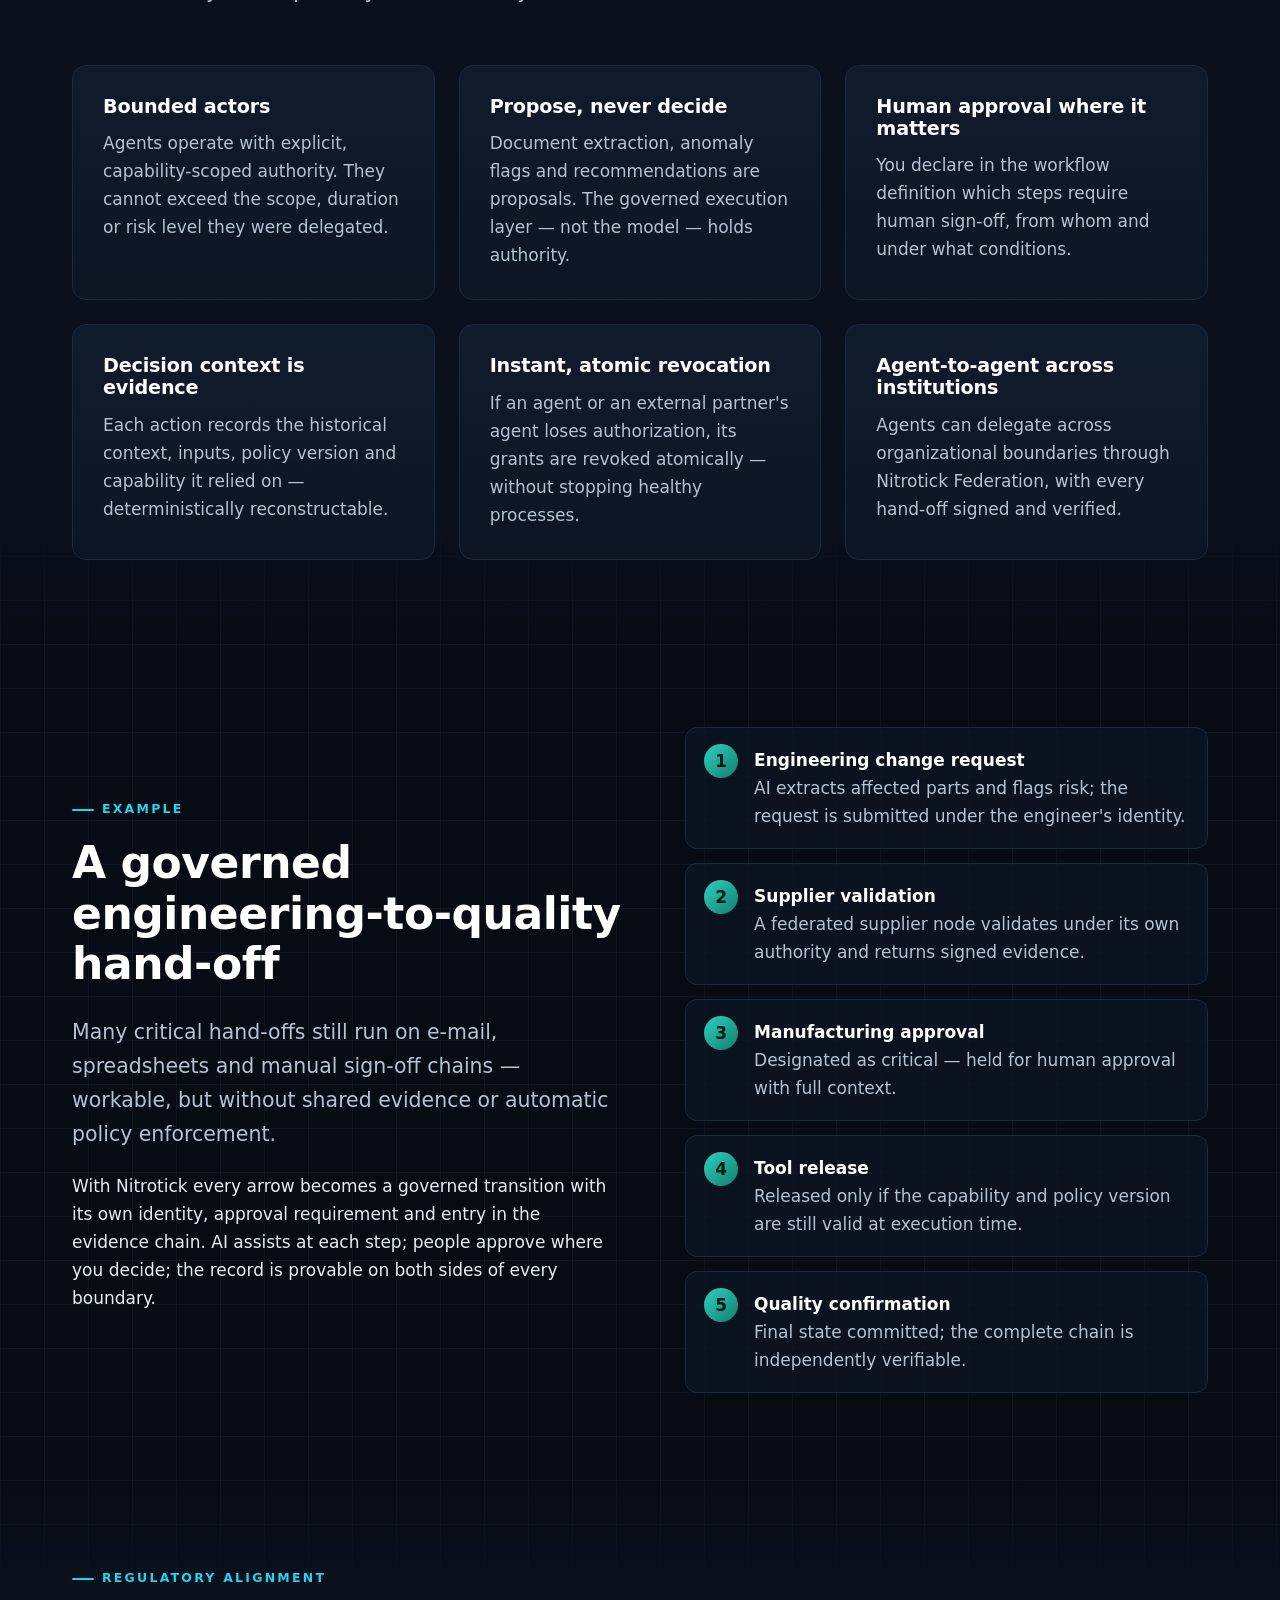
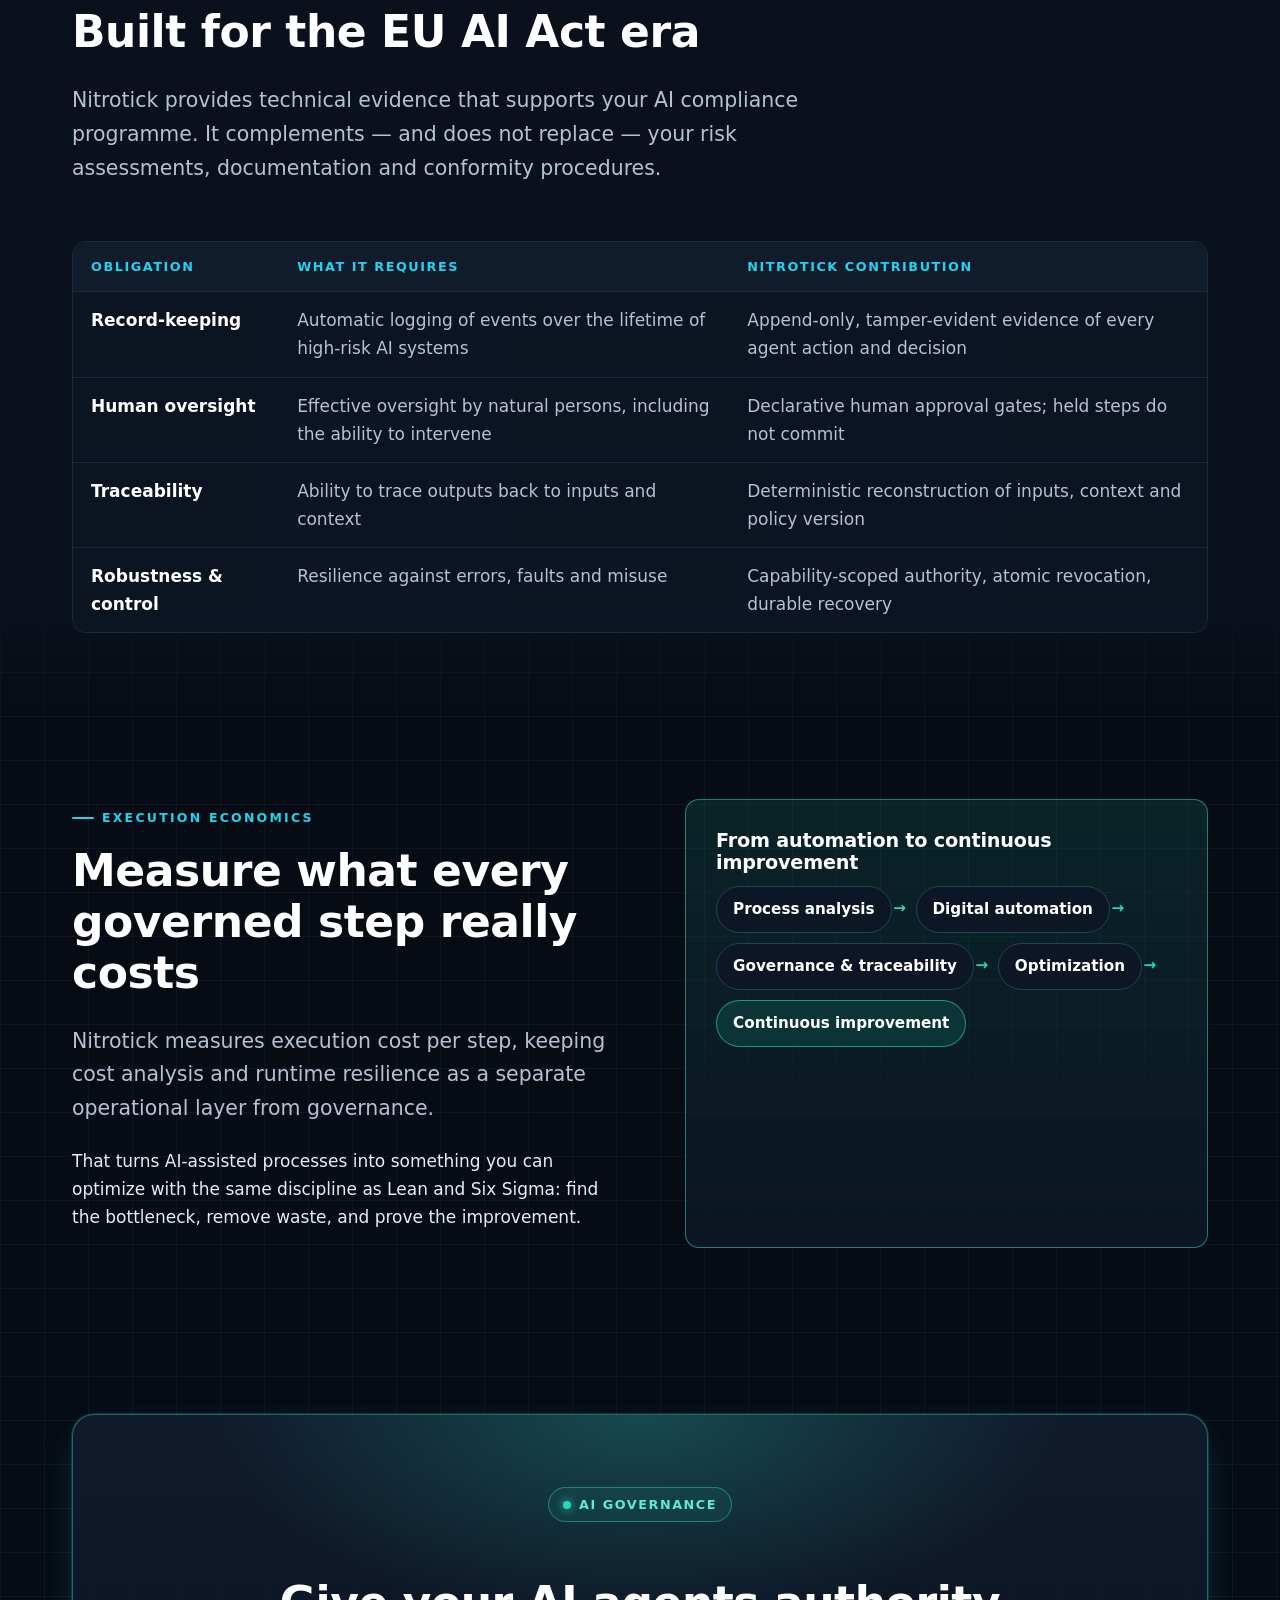
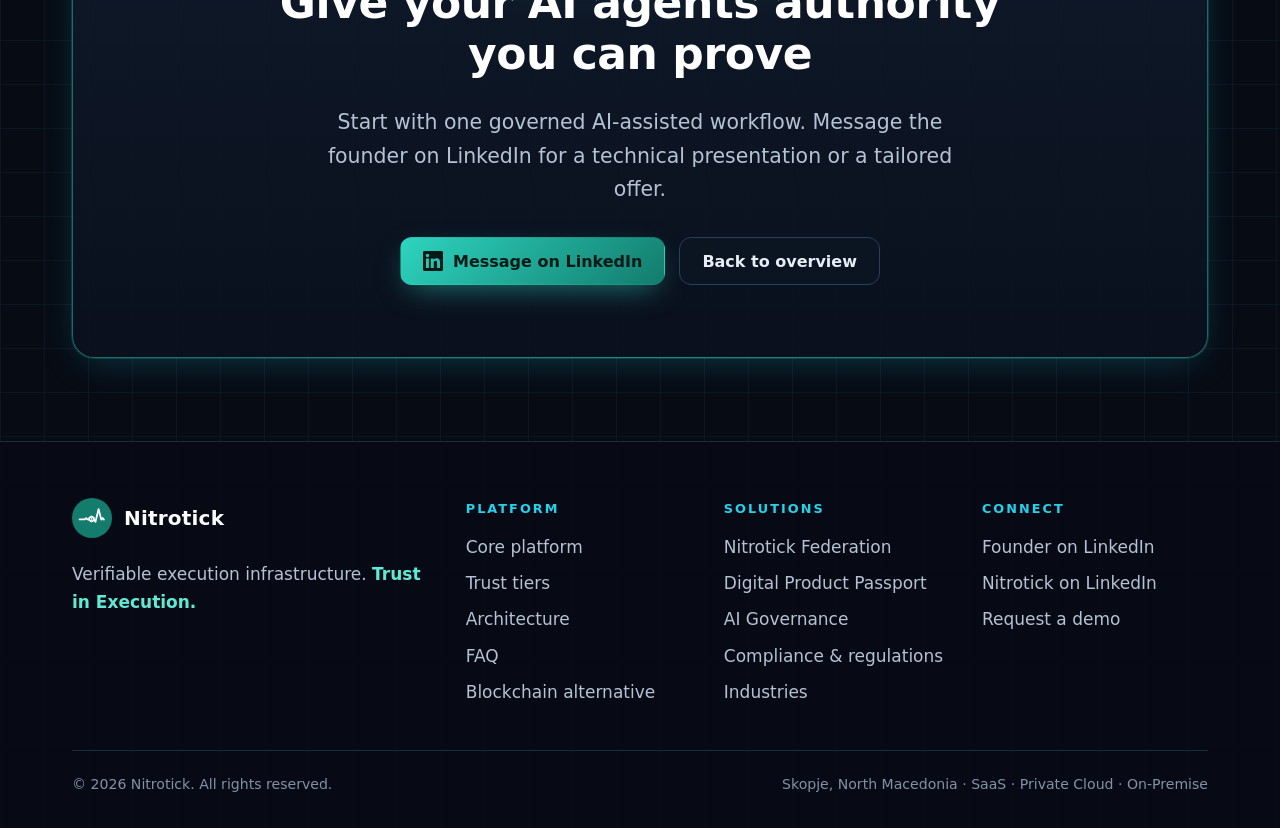
==== commit d09bc6e8: "SEO: keyword H1, compliance and blockchain-alternative pages - Home H1 now contains 'Verifiable Exec" ====
--- a/ai-governance/index.html
+++ b/ai-governance/index.html
@@ -87,7 +87,7 @@
         <li><a href="../federation/">Federation</a></li>
         <li><a href="../digital-product-passport/">Digital Product Passport</a></li>
         <li><a href="./" aria-current="page">AI Governance</a></li>
-        <li><a href="../#faq">FAQ</a></li>
+        <li><a href="../compliance/">Compliance</a></li>
         <li><a class="btn btn--primary" href="#contact">Request a demo</a></li>
       </ul>
     </nav>
@@ -326,25 +326,27 @@
           <p class="footer-tagline">Verifiable execution infrastructure. <strong>Trust in Execution.</strong></p>
         </div>
         <div>
-          <h2>Platform</h2>
+          <p class="footer-heading">Platform</p>
           <ul>
             <li><a href="../#platform">Core platform</a></li>
             <li><a href="../#trust-tiers">Trust tiers</a></li>
             <li><a href="../#architecture">Architecture</a></li>
-            <li><a href="../#comparison">vs. Blockchain</a></li>
+            <li><a href="../#faq">FAQ</a></li>
+            <li><a href="../blockchain-alternative/">Blockchain alternative</a></li>
           </ul>
         </div>
         <div>
-          <h2>Solutions</h2>
+          <p class="footer-heading">Solutions</p>
           <ul>
             <li><a href="../federation/">Nitrotick Federation</a></li>
             <li><a href="../digital-product-passport/">Digital Product Passport</a></li>
             <li><a href="./" aria-current="page">AI Governance</a></li>
+            <li><a href="../compliance/">Compliance &amp; regulations</a></li>
             <li><a href="../#industries">Industries</a></li>
           </ul>
         </div>
         <div>
-          <h2>Connect</h2>
+          <p class="footer-heading">Connect</p>
           <ul>
             <li><a href="https://www.linkedin.com/in/aleksandar-m-tasevski/" target="_blank" rel="noopener">Founder on LinkedIn</a></li>
             <li><a href="https://www.linkedin.com/company/nitrotick/" target="_blank" rel="noopener">Nitrotick on LinkedIn</a></li>
--- a/css/styles.css
+++ b/css/styles.css
@@ -193,6 +193,7 @@
 /* ---------- Hero ---------- */
 .hero { padding-block: clamp(56px, 8vw, 110px) clamp(56px, 7vw, 96px); }
 .hero .pill { margin-bottom: 26px; }
+h1 > .pill { display: flex; width: fit-content; line-height: 1.4; }
 .hero h1 .accent, .accent {
   background: linear-gradient(100deg, var(--teal-soft), var(--cyan));
   -webkit-background-clip: text; background-clip: text; color: transparent;
@@ -401,7 +402,7 @@
 .site-footer { border-top: 1px solid var(--border); background: rgba(7, 11, 20, .9); padding-block: 56px 32px; }
 .footer-grid .brand, .footer-grid .brand:hover { color: #fff; }
 .footer-grid { display: grid; grid-template-columns: 1.6fr 1fr 1fr 1fr; gap: 32px; }
-.footer-grid h2 { font-size: .8rem; letter-spacing: .16em; text-transform: uppercase; color: var(--cyan); margin-bottom: 14px; }
+.footer-heading { font-weight: 700; font-size: .8rem; letter-spacing: .16em; text-transform: uppercase; color: var(--cyan); margin-bottom: 14px; }
 .footer-grid ul { list-style: none; display: grid; gap: 8px; }
 .footer-grid a { color: var(--text-2); text-decoration: none; }
 .footer-grid a:hover { color: #fff; }
@@ -465,3 +466,4 @@
 .flow--center { justify-content: center; }
 .bar .w-3 { width: 3%; } .bar .w-8 { width: 8%; } .bar .w-22 { width: 22%; }
 .bar .w-65 { width: 65%; } .bar .w-80 { width: 80%; } .bar .w-88 { width: 88%; }
+.table-wrap--fit table { min-width: 0; }
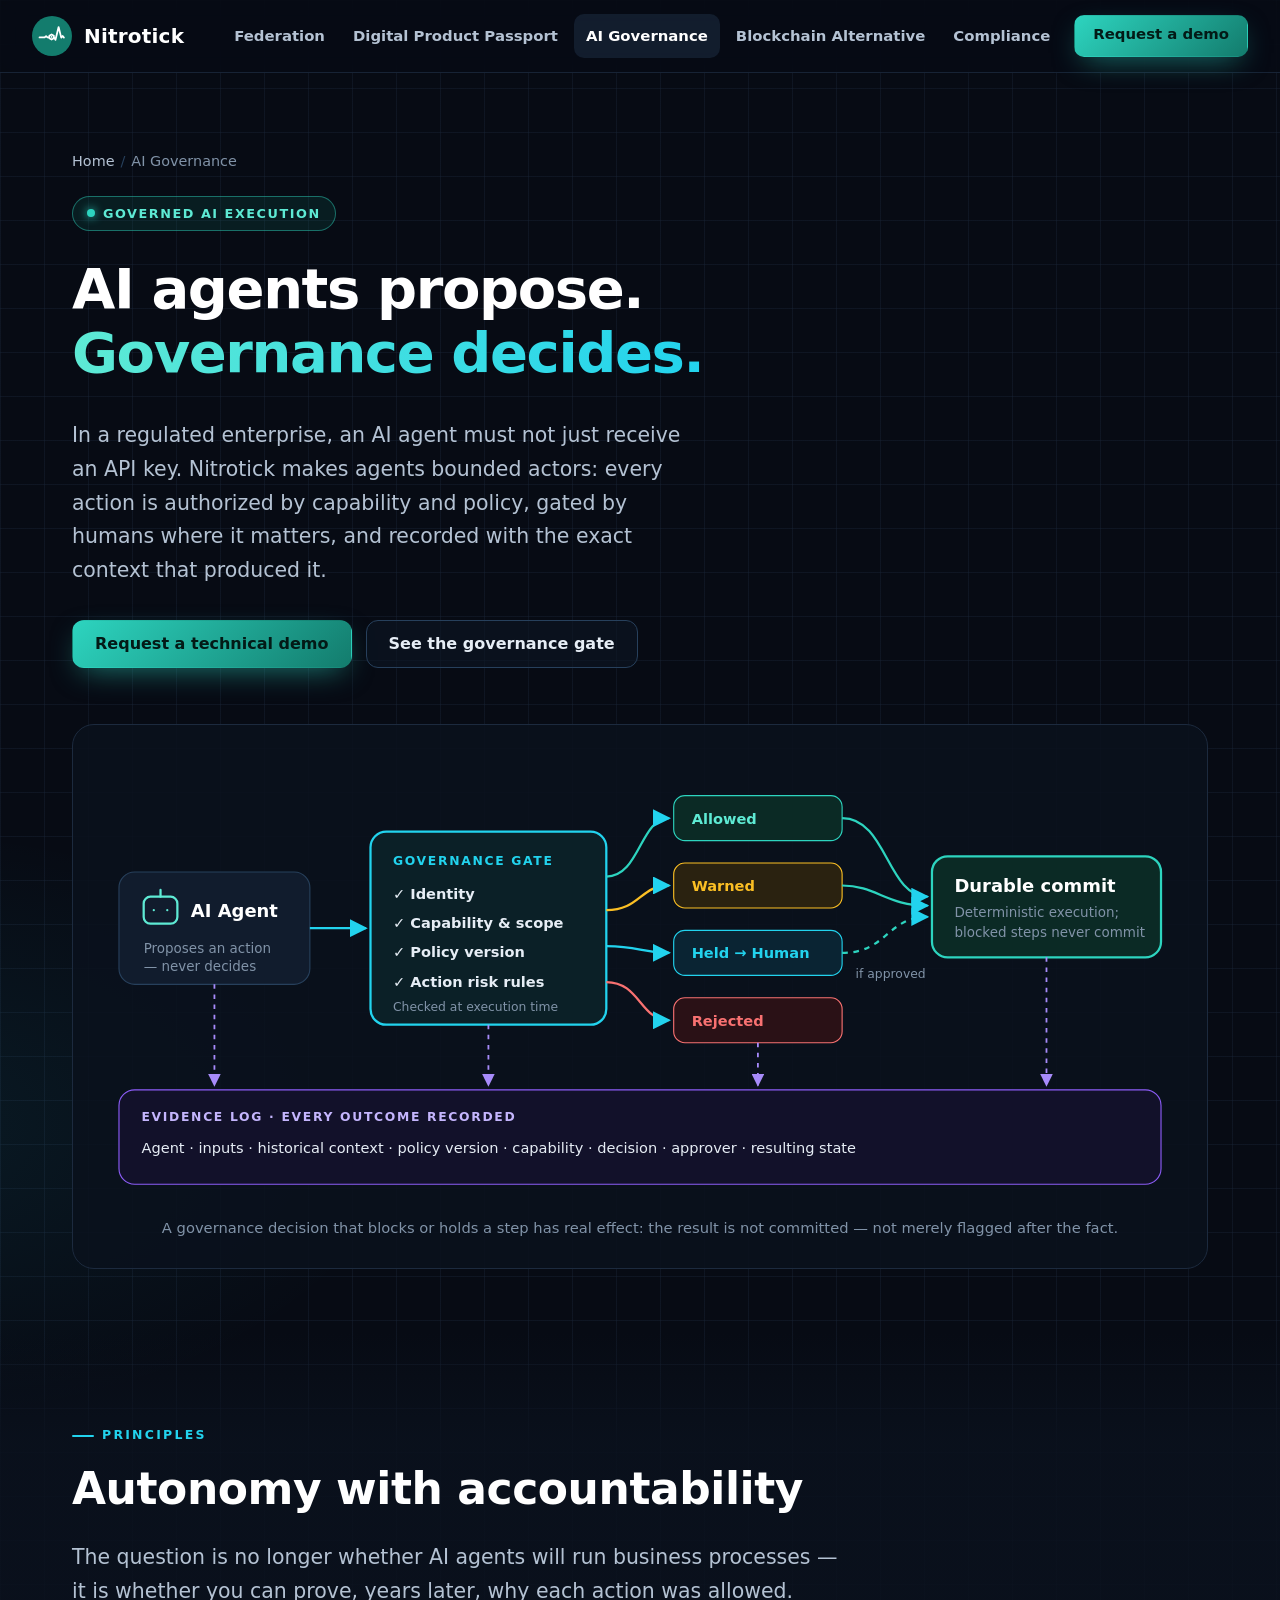
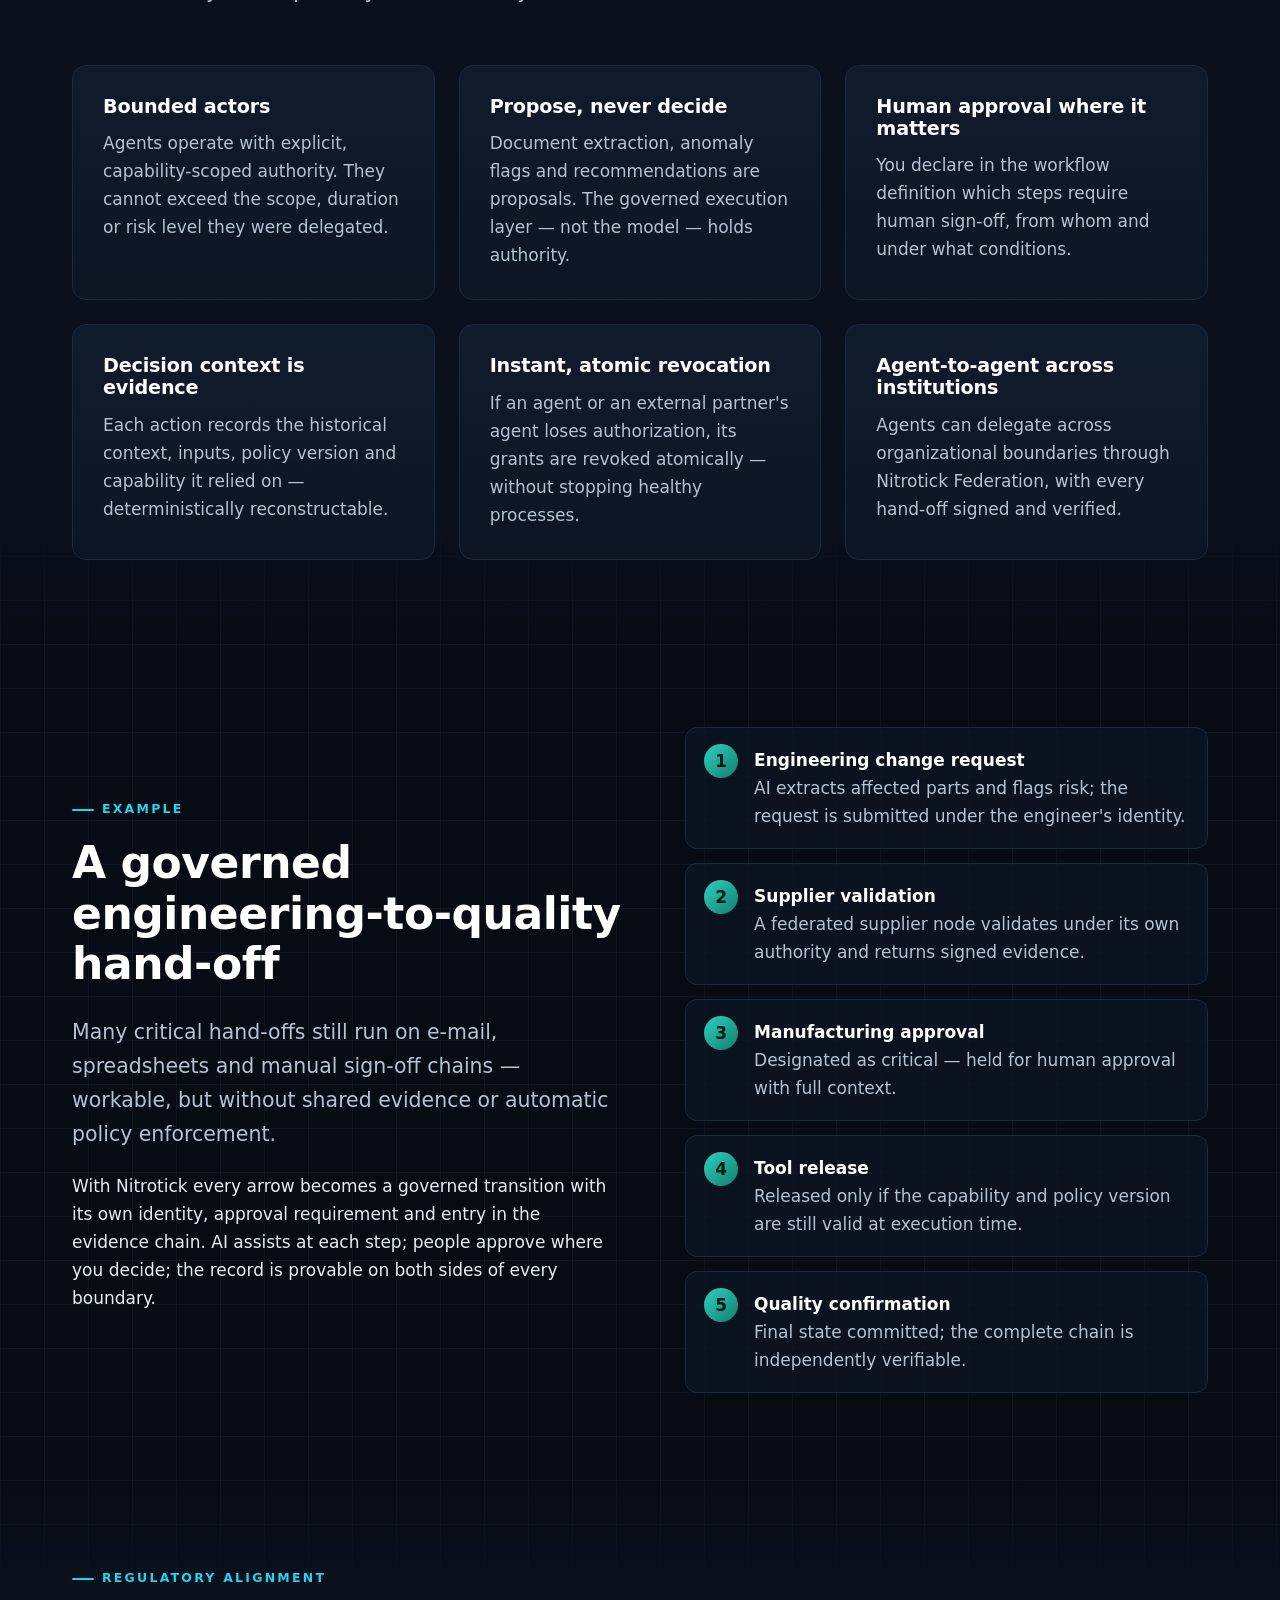
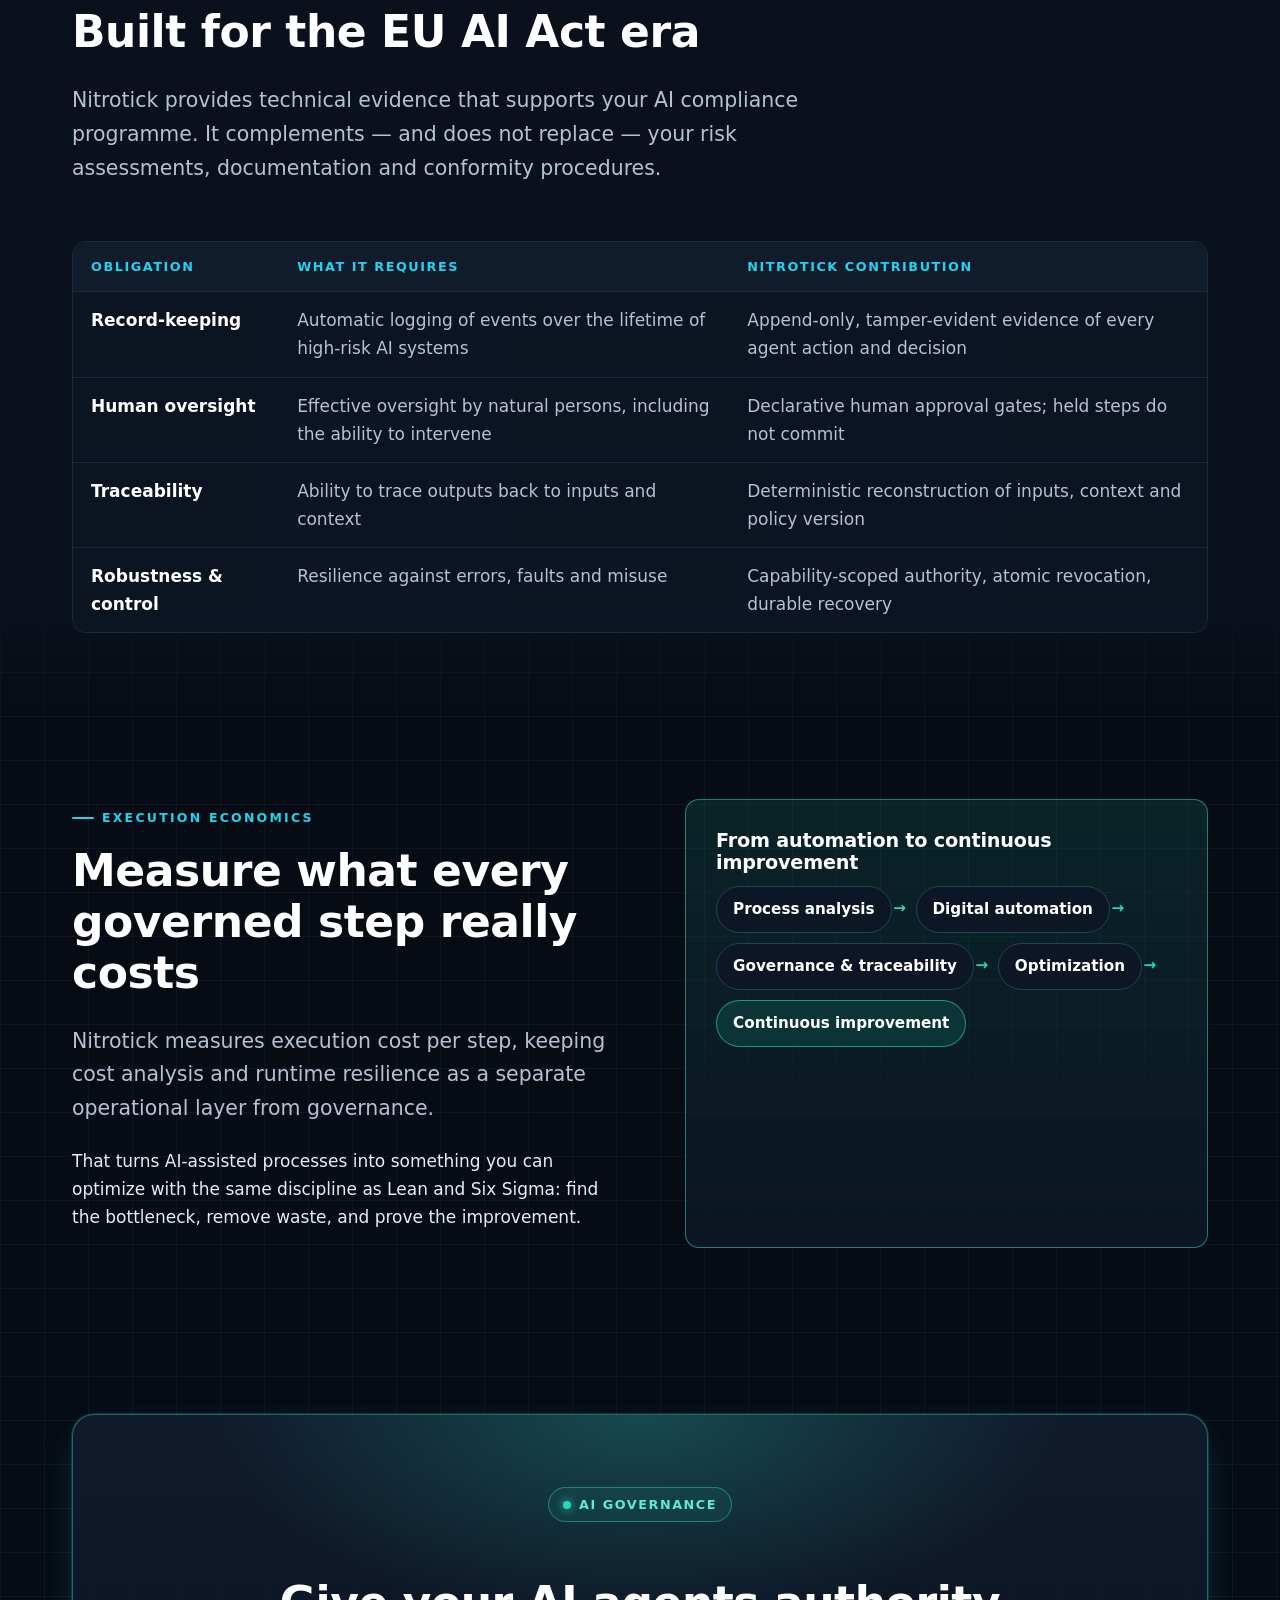
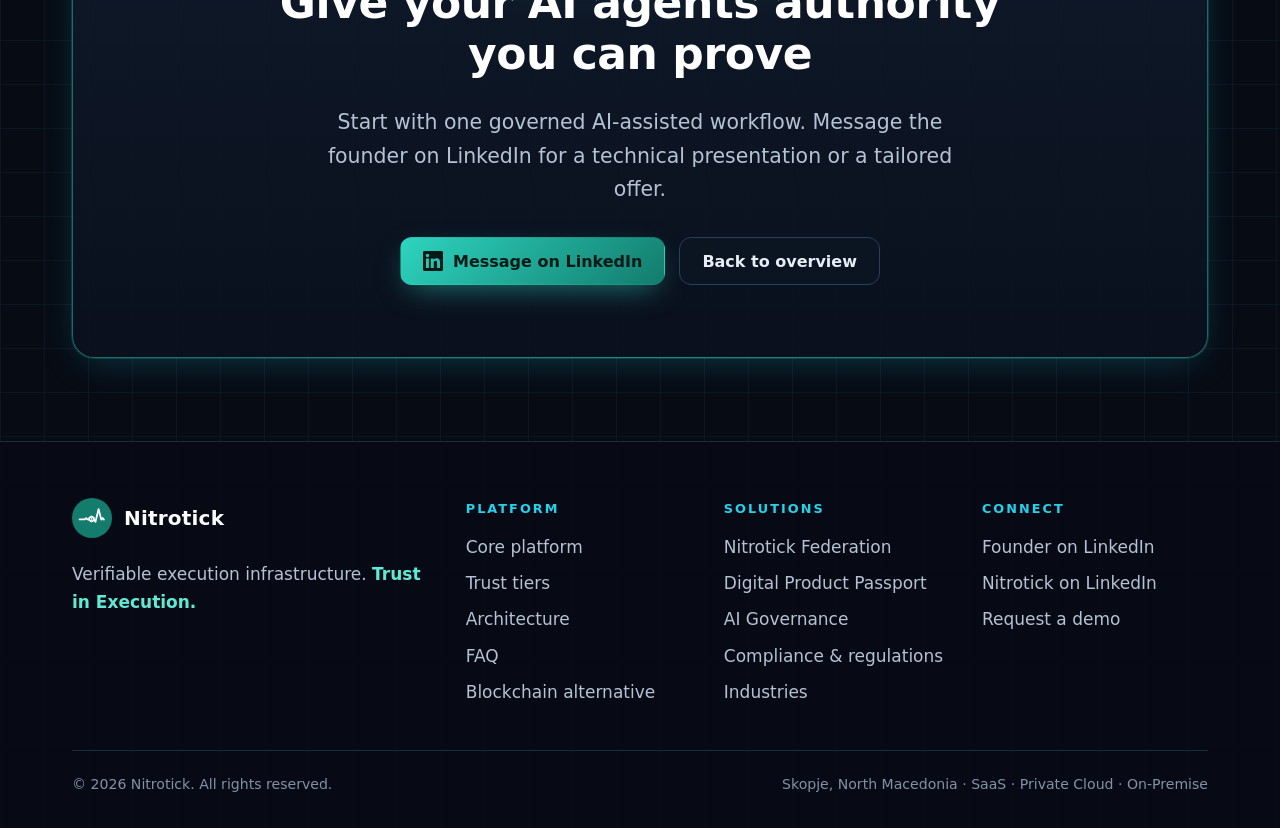
==== commit d1e3043a: "Add Blockchain Alternative to navigation, cache-bust stylesheet - Top nav: Blockchain Alternative ad" ====
--- a/ai-governance/index.html
+++ b/ai-governance/index.html
@@ -33,7 +33,7 @@
   <link rel="icon" href="../favicon-32.png" sizes="32x32" type="image/png">
   <link rel="apple-touch-icon" href="../apple-touch-icon.png">
   <link rel="manifest" href="../site.webmanifest">
-  <link rel="stylesheet" href="../css/styles.css">
+  <link rel="stylesheet" href="../css/styles.css?v=20260926">
 
   <script type="application/ld+json">
   {
@@ -83,10 +83,10 @@
       <input class="nav-toggle" type="checkbox" id="nav-toggle" aria-label="Toggle navigation menu">
       <label class="nav-toggle-label" for="nav-toggle" aria-hidden="true"><span></span></label>
       <ul class="nav-menu">
-        <li><a href="../#platform">Platform</a></li>
         <li><a href="../federation/">Federation</a></li>
         <li><a href="../digital-product-passport/">Digital Product Passport</a></li>
         <li><a href="./" aria-current="page">AI Governance</a></li>
+        <li><a href="../blockchain-alternative/">Blockchain Alternative</a></li>
         <li><a href="../compliance/">Compliance</a></li>
         <li><a class="btn btn--primary" href="#contact">Request a demo</a></li>
       </ul>
--- a/css/styles.css
+++ b/css/styles.css
@@ -148,6 +148,7 @@
   backdrop-filter: saturate(160%) blur(14px);
   border-bottom: 1px solid rgba(28, 42, 62, .8);
 }
+.site-header .container { max-width: 1320px; }
 .nav { display: flex; align-items: center; justify-content: space-between; gap: 20px; min-height: 72px; }
 .brand { display: inline-flex; align-items: center; gap: 12px; text-decoration: none; color: #fff; font-weight: 800; font-size: 1.25rem; letter-spacing: .01em; }
 .brand img { width: 40px; height: 40px; }
@@ -166,14 +167,14 @@
 .nav-toggle:focus-visible + .nav-toggle-label { outline: 2px solid var(--cyan); outline-offset: 3px; }
 .nav-menu { display: flex; align-items: center; gap: 4px; list-style: none; }
 .nav-menu a {
-  display: block; padding: 10px 14px; border-radius: 10px;
-  color: var(--text-2); text-decoration: none; font-weight: 600; font-size: .95rem;
+  display: block; padding: 10px 12px; border-radius: 10px; white-space: nowrap;
+  color: var(--text-2); text-decoration: none; font-weight: 600; font-size: .93rem;
 }
 .nav-menu a:hover, .nav-menu a[aria-current="page"] { color: #fff; background: rgba(28, 42, 62, .6); }
 .nav-menu .btn { margin-left: 8px; min-height: 42px; padding: 10px 18px; color: #031a16; }
 .nav-menu .btn:hover { background: linear-gradient(135deg, var(--teal), var(--brand)); color: #031a16; }
 
-@media (max-width: 980px) {
+@media (max-width: 1240px) {
   .nav-toggle-label { display: inline-flex; }
   .nav-menu {
     position: absolute; left: 0; right: 0; top: 72px;
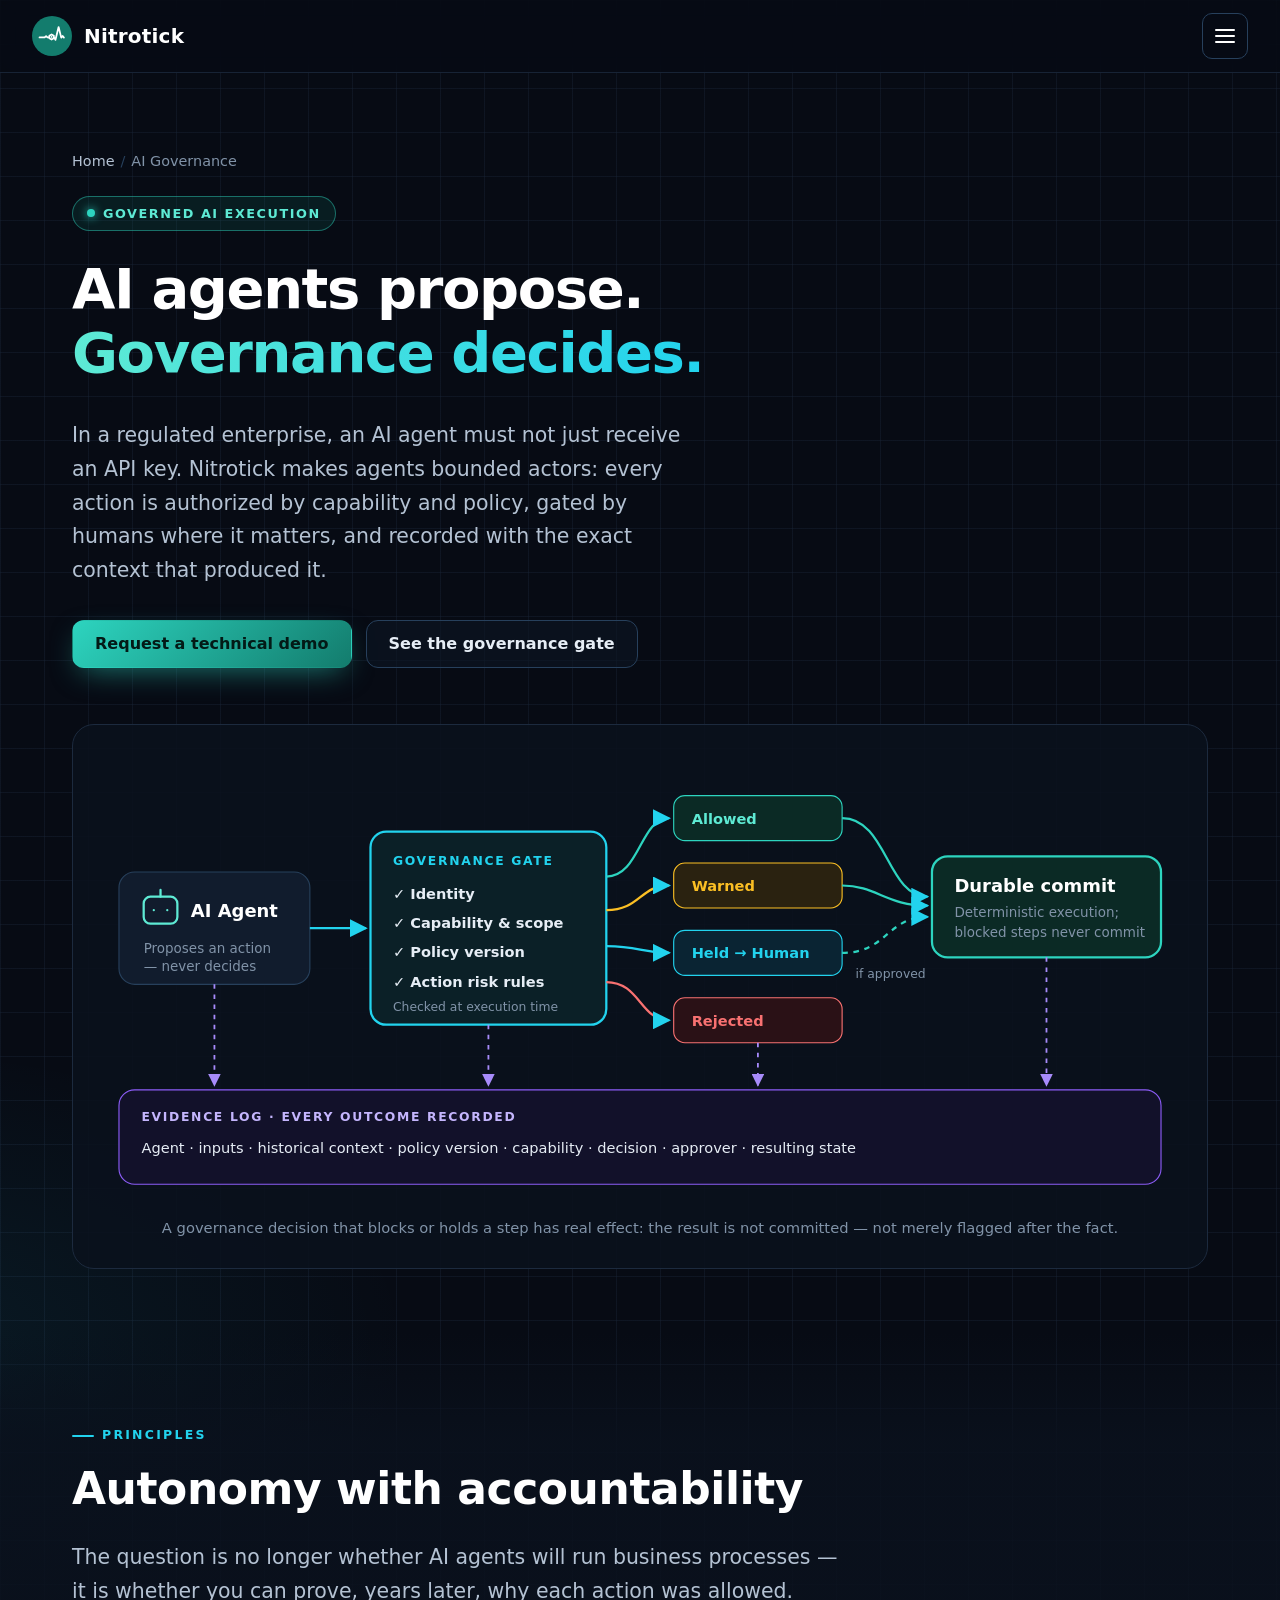
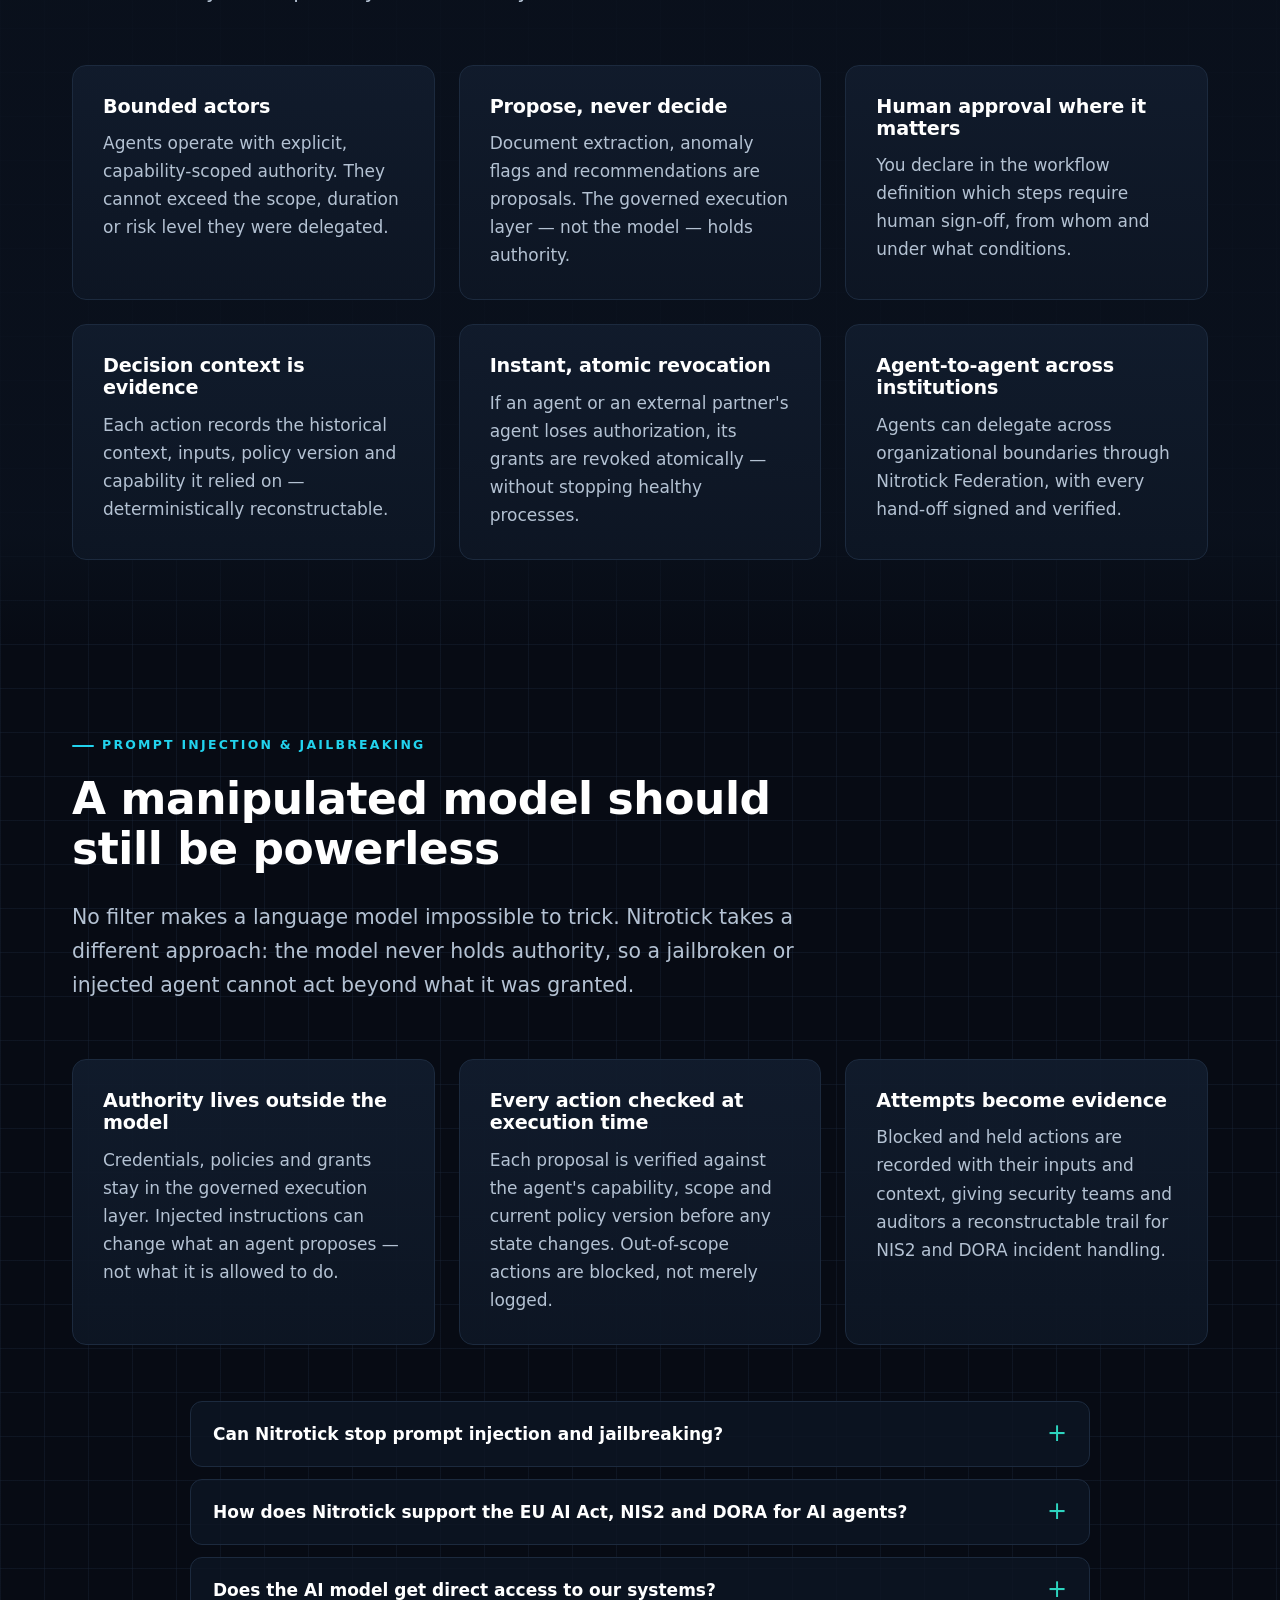
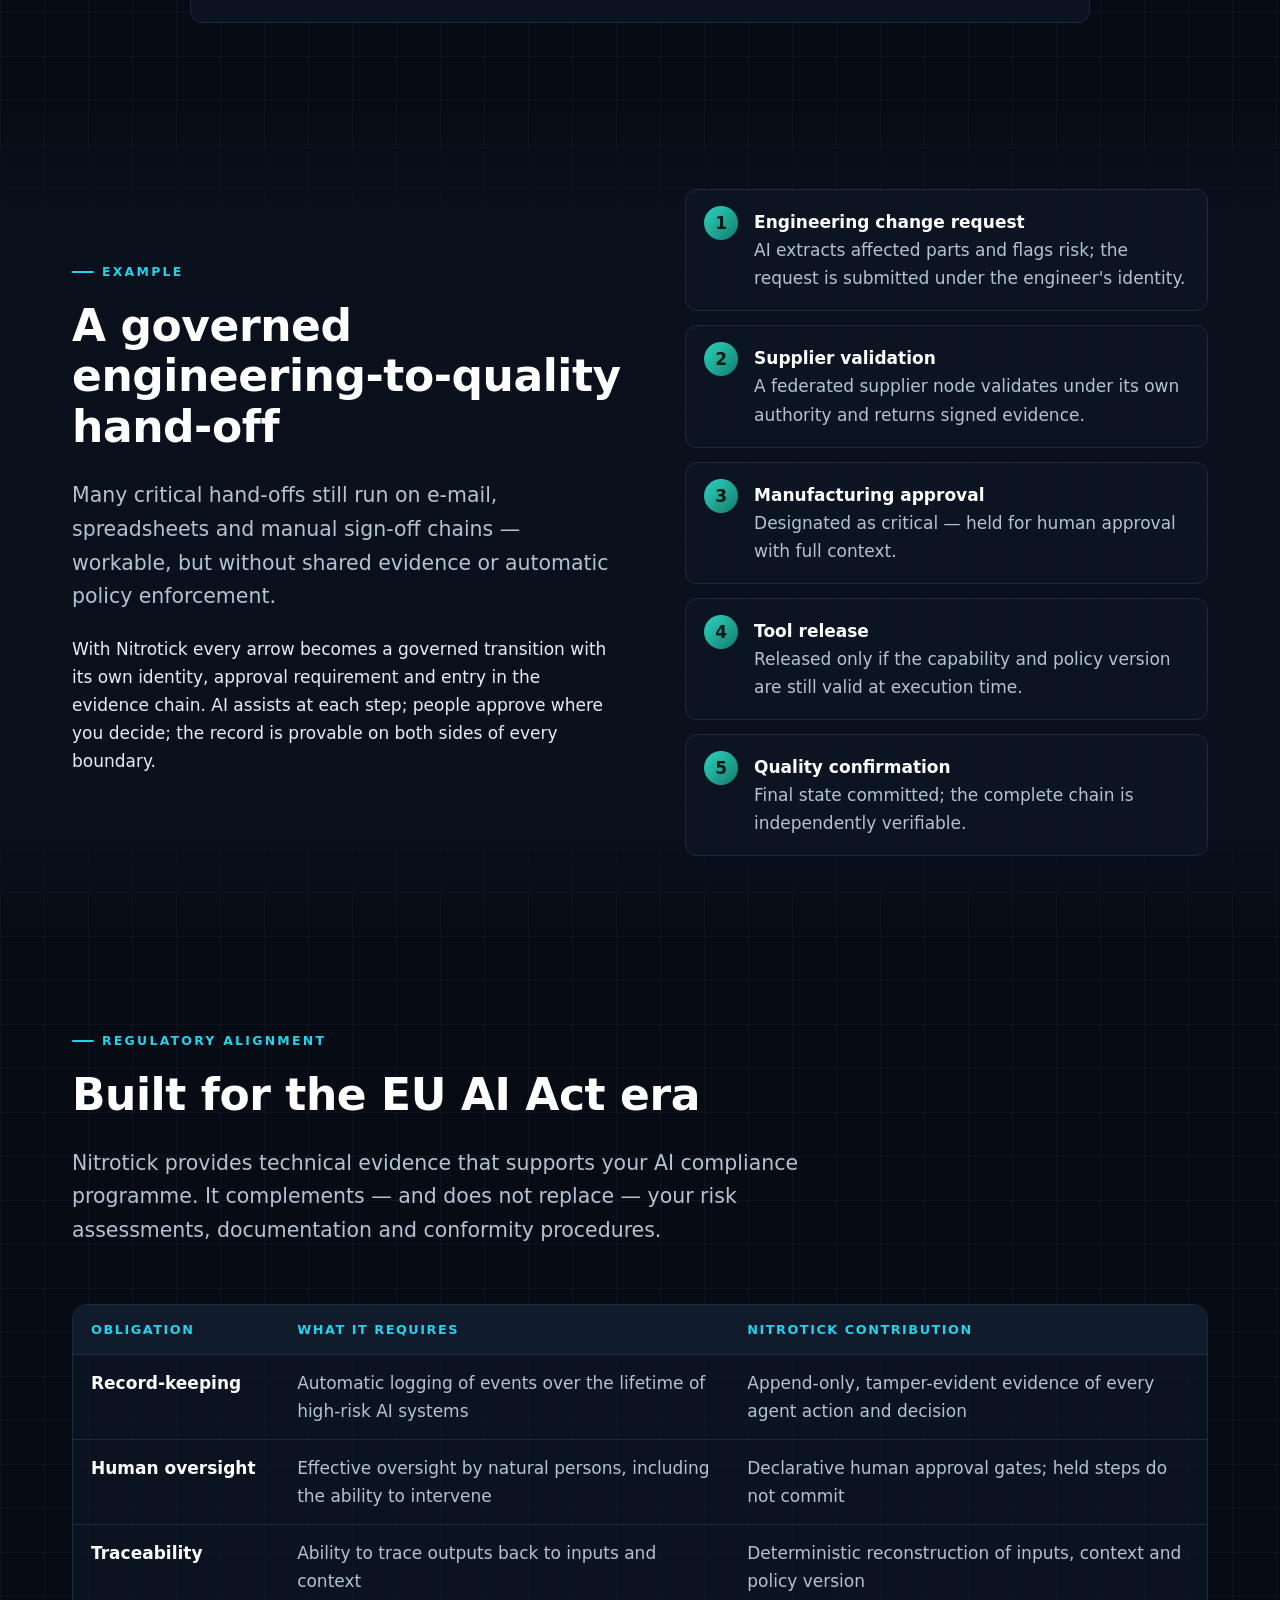
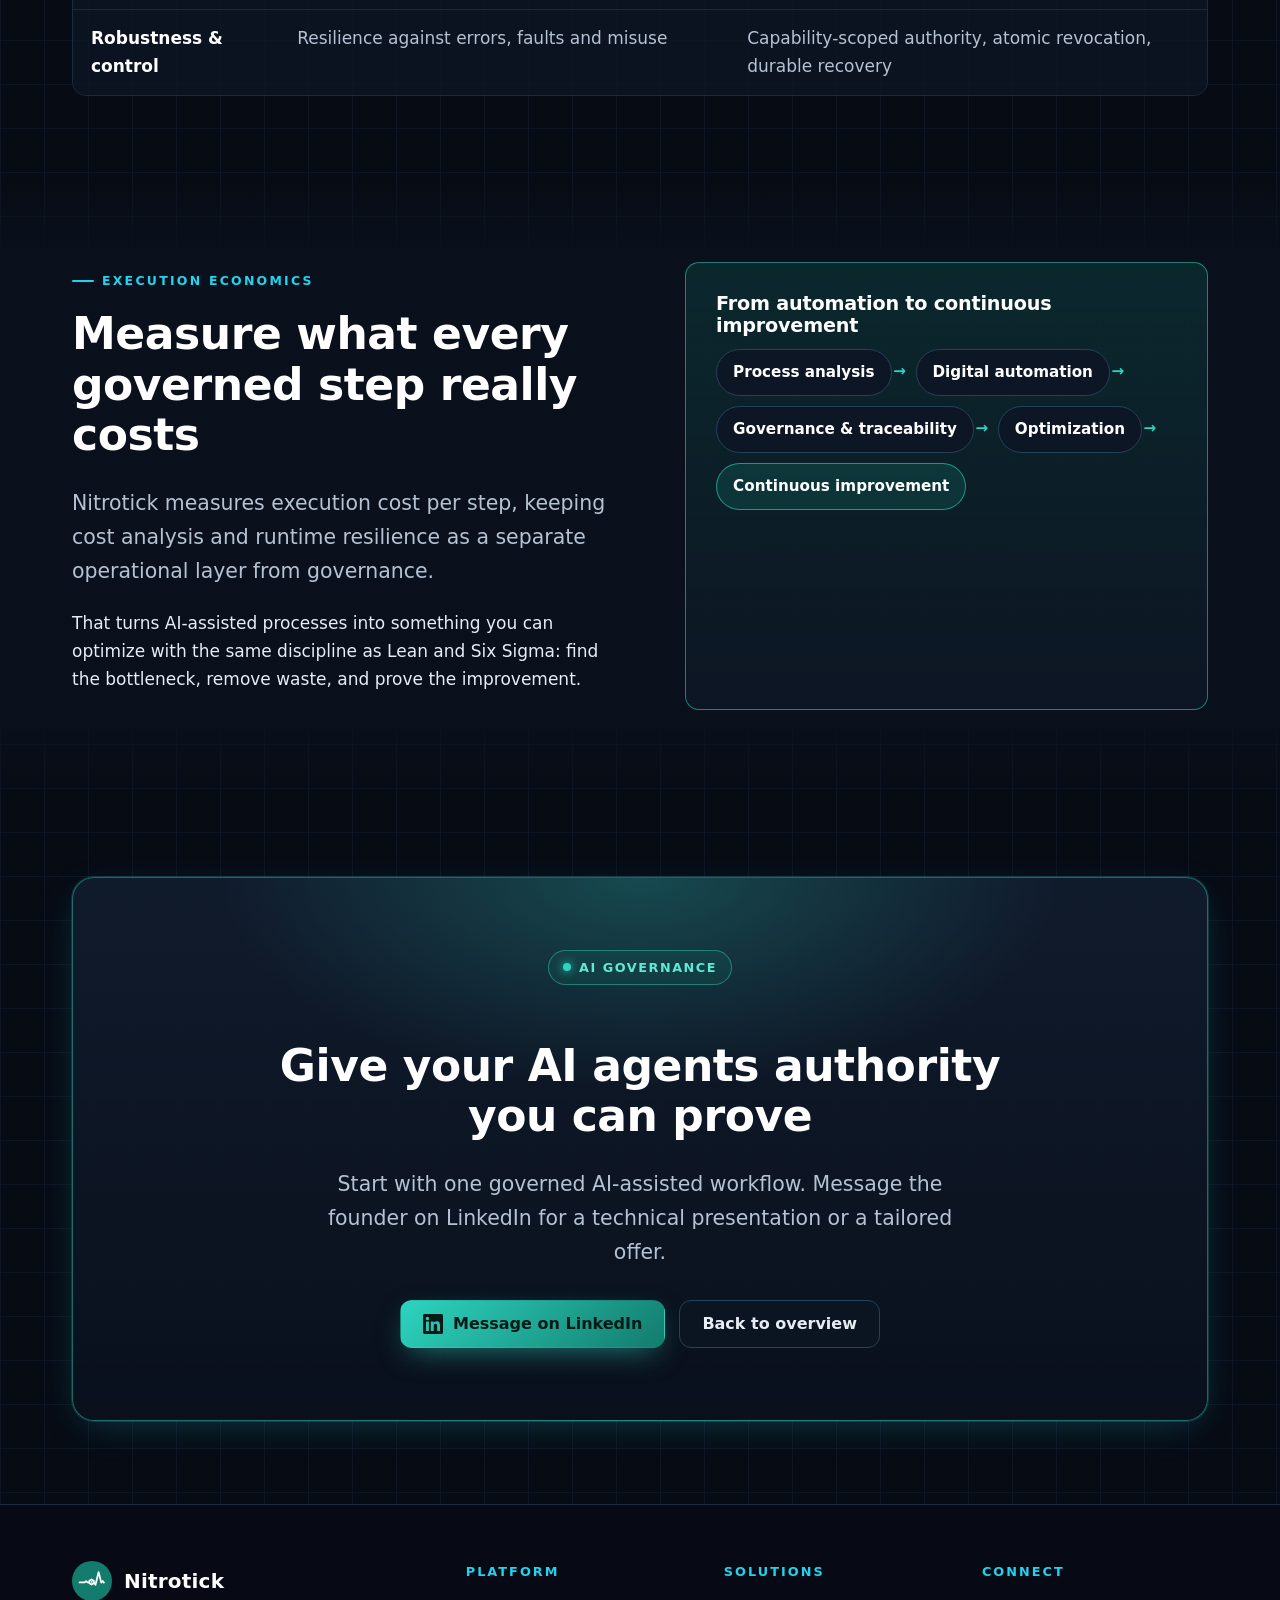
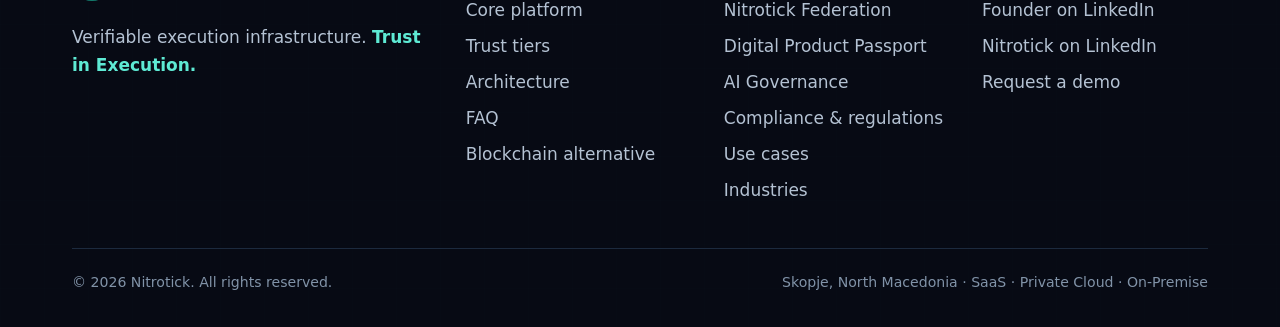
==== commit 03209b08: "Nitrotick company website Co-Authored-By: Claude Opus 5.5 <noreply@anthropic.com> Claude-Session: ht" ====
--- a/ai-governance/index.html
+++ b/ai-governance/index.html
@@ -3,9 +3,9 @@
 <head>
   <meta charset="utf-8">
   <meta name="viewport" content="width=device-width, initial-scale=1, viewport-fit=cover">
-  <title>AI Governance — AI Agents as Bounded Actors | Nitrotick</title>
-  <meta name="description" content="Governed execution for enterprise AI agents: agents propose, the governed layer decides. Capability-scoped authority, human approval gates and deterministic decision evidence aligned with the EU AI Act.">
-  <meta name="keywords" content="AI governance, AI agents, bounded actors, agentic AI, human oversight, EU AI Act, AI audit trail, decision evidence, governed execution, human in the loop, Nitrotick">
+  <title>AI Agent Governance &amp; Prompt Injection Defense | Nitrotick</title>
+  <meta name="description" content="Govern AI agents under the EU AI Act, NIS2 and DORA. AI proposes, governance decides — scoped authority and evidence that contain prompt injection.">
+  <meta name="keywords" content="AI governance, AI agent governance, prompt injection, jailbreaking, AI agent security, NIS2, DORA, AI agents, bounded actors, agentic AI, human oversight, EU AI Act, AI audit trail, decision evidence, governed execution, human in the loop, Nitrotick">
   <meta name="author" content="Aleksandar M. Tasevski">
   <meta name="robots" content="index, follow, max-image-preview:large, max-snippet:-1, max-video-preview:-1">
   <meta name="theme-color" content="#070b14">
@@ -17,33 +17,44 @@
   <meta property="og:site_name" content="Nitrotick">
   <meta property="og:locale" content="en_US">
   <meta property="og:url" content="https://nitrotick.com/ai-governance/">
-  <meta property="og:title" content="AI Governance — AI Agents as Bounded Actors | Nitrotick">
+  <meta property="og:title" content="AI Agent Governance &amp; Prompt Injection Defense | Nitrotick">
   <meta property="og:description" content="In regulated enterprises, an AI agent must not just get an API key. Nitrotick makes every agent action authorized, evidenced and reconstructable.">
-  <meta property="og:image" content="https://nitrotick.com/assets/img/og-image.png">
+  <meta property="og:image" content="https://nitrotick.com/assets/img/og/ai-governance.png">
   <meta property="og:image:type" content="image/png">
   <meta property="og:image:width" content="1200">
   <meta property="og:image:height" content="630">
-  <meta property="og:image:alt" content="Nitrotick — Trust in Execution. Verifiable execution infrastructure.">
+  <meta property="og:image:alt" content="Nitrotick AI Governance — AI agents propose, governance decides.">
   <meta name="twitter:card" content="summary_large_image">
-  <meta name="twitter:title" content="AI Governance — AI Agents as Bounded Actors | Nitrotick">
+  <meta name="twitter:title" content="AI Agent Governance &amp; Prompt Injection Defense | Nitrotick">
   <meta name="twitter:description" content="Agents propose, governance decides. Authorized, evidenced and reconstructable AI execution.">
-  <meta name="twitter:image" content="https://nitrotick.com/assets/img/og-image.png">
+  <meta name="twitter:image" content="https://nitrotick.com/assets/img/og/ai-governance.png">
+  <meta name="twitter:image:alt" content="Nitrotick AI Governance — AI agents propose, governance decides.">
 
   <link rel="icon" href="../favicon.svg" type="image/svg+xml">
   <link rel="icon" href="../favicon-32.png" sizes="32x32" type="image/png">
   <link rel="apple-touch-icon" href="../apple-touch-icon.png">
   <link rel="manifest" href="../site.webmanifest">
-  <link rel="stylesheet" href="../css/styles.css?v=20260926">
+  <link rel="stylesheet" href="../css/styles.css?v=20260928">
 
   <script type="application/ld+json">
   {
     "@context": "https://schema.org",
     "@graph": [
       {
+        "@type": "Organization",
+        "@id": "https://nitrotick.com/#organization",
+        "name": "Nitrotick",
+        "url": "https://nitrotick.com/",
+        "logo": "https://nitrotick.com/assets/img/logo-512.png",
+        "description": "Verifiable execution infrastructure for enterprise AI, banks, fintech and regulated systems.",
+        "founder": { "@type": "Person", "@id": "https://nitrotick.com/#founder", "name": "Aleksandar M. Tasevski", "jobTitle": "Founder & Principal Architect", "sameAs": ["https://www.linkedin.com/in/aleksandar-m-tasevski/"] },
+        "sameAs": ["https://www.linkedin.com/company/nitrotick/"]
+      },
+      {
         "@type": "WebPage",
         "@id": "https://nitrotick.com/ai-governance/#webpage",
         "url": "https://nitrotick.com/ai-governance/",
-        "name": "AI Governance — AI Agents as Bounded Actors",
+        "name": "AI Agent Governance & Prompt Injection Defense",
         "description": "Governed execution for enterprise AI agents with capability-scoped authority, human approval gates and deterministic decision evidence.",
         "isPartOf": { "@id": "https://nitrotick.com/#website" },
         "about": { "@id": "https://nitrotick.com/ai-governance/#service" },
@@ -55,9 +66,33 @@
         "@id": "https://nitrotick.com/ai-governance/#service",
         "name": "Nitrotick Governed AI Execution",
         "serviceType": "AI governance and governed execution infrastructure",
+        "category": "Enterprise AI infrastructure",
+        "audience": { "@type": "BusinessAudience", "audienceType": "Banks, fintech, insurers and regulated enterprises deploying AI agents" },
         "provider": { "@id": "https://nitrotick.com/#organization" },
         "areaServed": "Worldwide",
         "description": "Infrastructure that lets autonomous AI agents operate as bounded actors: they propose, while a governed, deterministic execution layer holds authority and records evidence."
+      },
+      {
+        "@type": "FAQPage",
+        "@id": "https://nitrotick.com/ai-governance/#faq",
+        "isPartOf": { "@id": "https://nitrotick.com/ai-governance/#webpage" },
+        "mainEntity": [
+          {
+            "@type": "Question",
+            "name": "Can Nitrotick stop prompt injection and jailbreaking?",
+            "acceptedAnswer": { "@type": "Answer", "text": "Nitrotick does not try to make a language model impossible to manipulate. It removes authority from the model: every action an agent proposes is checked against its delegated capability and policy before it executes, critical steps wait for human approval, and every attempt is recorded as evidence. A manipulated agent can still produce a bad proposal, but it cannot execute beyond its scope." }
+          },
+          {
+            "@type": "Question",
+            "name": "How does Nitrotick support the EU AI Act, NIS2 and DORA for AI agents?",
+            "acceptedAnswer": { "@type": "Answer", "text": "Nitrotick provides technical evidence: tamper-evident records of every agent action, human oversight gates, deterministic reconstruction of inputs and policy versions, and atomic revocation of authority. It supports your compliance programme and does not replace risk assessments, documentation or conformity procedures." }
+          },
+          {
+            "@type": "Question",
+            "name": "Does the AI model get direct access to our systems?",
+            "acceptedAnswer": { "@type": "Answer", "text": "No. The model proposes; the governed execution layer holds the credentials and authority. Agents receive capability-scoped grants limited in scope, duration and risk level, which can be revoked instantly." }
+          }
+        ]
       },
       {
         "@type": "BreadcrumbList",
@@ -88,6 +123,7 @@
         <li><a href="./" aria-current="page">AI Governance</a></li>
         <li><a href="../blockchain-alternative/">Blockchain Alternative</a></li>
         <li><a href="../compliance/">Compliance</a></li>
+        <li><a href="../use-cases/">Use Cases</a></li>
         <li><a class="btn btn--primary" href="#contact">Request a demo</a></li>
       </ul>
     </nav>
@@ -230,8 +266,47 @@
       </div>
     </section>
 
+    <!-- ================= PROMPT INJECTION ================= -->
+    <section class="section" aria-labelledby="injection-title">
+      <div class="container">
+        <div class="section-head">
+          <span class="eyebrow">Prompt injection &amp; jailbreaking</span>
+          <h2 id="injection-title">A manipulated model should still be powerless</h2>
+          <p class="lead">No filter makes a language model impossible to trick. Nitrotick takes a different approach: the model never holds authority, so a jailbroken or injected agent cannot act beyond what it was granted.</p>
+        </div>
+        <div class="grid grid--3">
+          <article class="card">
+            <h3>Authority lives outside the model</h3>
+            <p>Credentials, policies and grants stay in the governed execution layer. Injected instructions can change what an agent proposes — not what it is allowed to do.</p>
+          </article>
+          <article class="card">
+            <h3>Every action checked at execution time</h3>
+            <p>Each proposal is verified against the agent's capability, scope and current policy version before any state changes. Out-of-scope actions are blocked, not merely logged.</p>
+          </article>
+          <article class="card">
+            <h3>Attempts become evidence</h3>
+            <p>Blocked and held actions are recorded with their inputs and context, giving security teams and auditors a reconstructable trail for NIS2 and DORA incident handling.</p>
+          </article>
+        </div>
+        <div class="faq mt-lg">
+          <details>
+            <summary>Can Nitrotick stop prompt injection and jailbreaking?</summary>
+            <div><p>Nitrotick does not try to make a language model impossible to manipulate. It removes authority from the model: every action an agent proposes is checked against its delegated capability and policy before it executes, critical steps wait for human approval, and every attempt is recorded as evidence. A manipulated agent can still produce a bad proposal, but it cannot execute beyond its scope.</p></div>
+          </details>
+          <details>
+            <summary>How does Nitrotick support the EU AI Act, NIS2 and DORA for AI agents?</summary>
+            <div><p>Nitrotick provides technical evidence: tamper-evident records of every agent action, human oversight gates, deterministic reconstruction of inputs and policy versions, and atomic revocation of authority. It supports your compliance programme and does not replace risk assessments, documentation or conformity procedures.</p></div>
+          </details>
+          <details>
+            <summary>Does the AI model get direct access to our systems?</summary>
+            <div><p>No. The model proposes; the governed execution layer holds the credentials and authority. Agents receive capability-scoped grants limited in scope, duration and risk level, which can be revoked instantly.</p></div>
+          </details>
+        </div>
+      </div>
+    </section>
+
     <!-- ================= EXAMPLE ================= -->
-    <section class="section" aria-labelledby="example-title">
+    <section class="section section--alt" aria-labelledby="example-title">
       <div class="container split">
         <div>
           <span class="eyebrow">Example</span>
@@ -250,7 +325,7 @@
     </section>
 
     <!-- ================= EU AI ACT ================= -->
-    <section class="section section--alt" aria-labelledby="act-title">
+    <section class="section" aria-labelledby="act-title">
       <div class="container">
         <div class="section-head">
           <span class="eyebrow">Regulatory alignment</span>
@@ -275,7 +350,7 @@
     </section>
 
     <!-- ================= ECONOMICS ================= -->
-    <section class="section" aria-labelledby="econ-title">
+    <section class="section section--alt" aria-labelledby="econ-title">
       <div class="container split">
         <div>
           <span class="eyebrow">Execution economics</span>
@@ -342,6 +417,7 @@
             <li><a href="../digital-product-passport/">Digital Product Passport</a></li>
             <li><a href="./" aria-current="page">AI Governance</a></li>
             <li><a href="../compliance/">Compliance &amp; regulations</a></li>
+            <li><a href="../use-cases/">Use cases</a></li>
             <li><a href="../#industries">Industries</a></li>
           </ul>
         </div>
--- a/css/styles.css
+++ b/css/styles.css
@@ -152,6 +152,7 @@
 .nav { display: flex; align-items: center; justify-content: space-between; gap: 20px; min-height: 72px; }
 .brand { display: inline-flex; align-items: center; gap: 12px; text-decoration: none; color: #fff; font-weight: 800; font-size: 1.25rem; letter-spacing: .01em; }
 .brand img { width: 40px; height: 40px; }
+.site-header .brand { flex-shrink: 0; }
 .brand:hover { color: #fff; }
 .nav-toggle { position: absolute; opacity: 0; pointer-events: none; }
 .nav-toggle-label {
@@ -174,7 +175,12 @@
 .nav-menu .btn { margin-left: 8px; min-height: 42px; padding: 10px 18px; color: #031a16; }
 .nav-menu .btn:hover { background: linear-gradient(135deg, var(--teal), var(--brand)); color: #031a16; }
 
-@media (max-width: 1240px) {
+@media (min-width: 1301px) {
+  .nav-menu a { padding: 10px 8px; font-size: .9rem; }
+  .nav-menu .btn { margin-left: 4px; padding: 10px 14px; }
+}
+
+@media (max-width: 1300px) {
   .nav-toggle-label { display: inline-flex; }
   .nav-menu {
     position: absolute; left: 0; right: 0; top: 72px;
@@ -468,3 +474,54 @@
 .bar .w-3 { width: 3%; } .bar .w-8 { width: 8%; } .bar .w-22 { width: 22%; }
 .bar .w-65 { width: 65%; } .bar .w-80 { width: 80%; } .bar .w-88 { width: 88%; }
 .table-wrap--fit table { min-width: 0; }
+
+/* ---------- Horizontal process timeline ---------- */
+.timeline { list-style: none; display: grid; grid-template-columns: repeat(var(--steps, 5), minmax(0, 1fr)); gap: 12px; margin: 8px 0 28px; }
+.timeline li { position: relative; text-align: center; color: var(--muted); font-size: .92rem; line-height: 1.45; }
+.timeline li:not(:last-child)::after {
+  content: ""; position: absolute; top: 31px; left: calc(50% + 40px); right: calc(-50% + 34px); height: 2px;
+  background: linear-gradient(90deg, var(--teal), var(--cyan)); opacity: .55;
+}
+.timeline strong { display: block; color: #fff; font-size: 1rem; margin-bottom: 2px; }
+.tl-icon {
+  width: 64px; height: 64px; margin: 0 auto 14px; border-radius: 50%; display: grid; place-items: center;
+  background: rgba(19, 124, 109, .2); border: 1.5px solid rgba(45, 212, 191, .7); color: var(--teal-soft);
+  box-shadow: 0 0 22px rgba(45, 212, 191, .18);
+}
+.tl-icon svg { width: 28px; height: 28px; }
+.tl-id .tl-icon { background: rgba(99, 102, 241, .16); border-color: rgba(129, 140, 248, .8); color: #A5B4FC; box-shadow: none; }
+@media (max-width: 760px) {
+  .timeline { grid-template-columns: 1fr; gap: 18px; }
+  .timeline li { text-align: left; padding-left: 80px; min-height: 64px; display: flex; flex-direction: column; justify-content: center; }
+  .tl-icon { position: absolute; left: 0; top: 0; margin: 0; }
+  .timeline li:not(:last-child)::after { top: 68px; bottom: -16px; left: 31px; right: auto; width: 2px; height: auto; background: linear-gradient(180deg, var(--teal), var(--cyan)); }
+}
+
+/* ---------- GS1 Digital Link URI ---------- */
+.uri {
+  font-family: var(--font-mono); font-size: clamp(.85rem, 2vw, 1.25rem); text-align: center; padding: 22px;
+  border-radius: 14px; border: 1px solid var(--border); background: rgba(7, 11, 20, .7); color: var(--text-2); overflow-wrap: anywhere;
+}
+.uri b { color: var(--cyan); }
+.uri em { font-style: normal; color: #fff; font-weight: 700; }
+.uri-legend { list-style: none; display: flex; flex-wrap: wrap; justify-content: center; gap: 8px 24px; margin: 12px 0 40px; font-size: .9rem; color: var(--muted); }
+.uri-legend b { color: var(--cyan); font-family: var(--font-mono); margin-right: 6px; }
+
+/* ---------- Use cases ---------- */
+.gains { display: grid; grid-template-columns: repeat(2, minmax(0, 1fr)); gap: 16px; }
+.gain { padding: 18px 22px; border-radius: 12px; border: 1px solid var(--border); background: rgba(13, 22, 36, .8); color: var(--text-2); margin: 0; }
+.gain strong { color: var(--teal-soft); }
+.gain--alt { border-color: rgba(129, 140, 248, .45); background: rgba(30, 27, 75, .35); }
+.gain--alt strong { color: #A5B4FC; }
+.usecase { scroll-margin-top: 96px; }
+.usecase + .usecase { margin-top: 64px; padding-top: 56px; border-top: 1px solid var(--border); }
+.usecase h3 { font-size: clamp(1.35rem, 2.6vw, 1.8rem); margin-bottom: 10px; }
+.usecase > p { max-width: 820px; margin-bottom: 30px; }
+@media (max-width: 720px) { .gains { grid-template-columns: 1fr; } }
+.uc-jump { display: flex; flex-wrap: wrap; gap: 10px; margin-top: 28px; }
+.uc-jump a {
+  padding: 8px 14px; border-radius: 999px; border: 1px solid var(--border-strong); background: rgba(13, 22, 36, .75);
+  color: var(--text-2); font-size: .9rem; font-weight: 600; text-decoration: none;
+}
+.uc-jump a:hover { border-color: var(--teal); color: #fff; }
+.diagram--compact svg { min-width: 460px; }
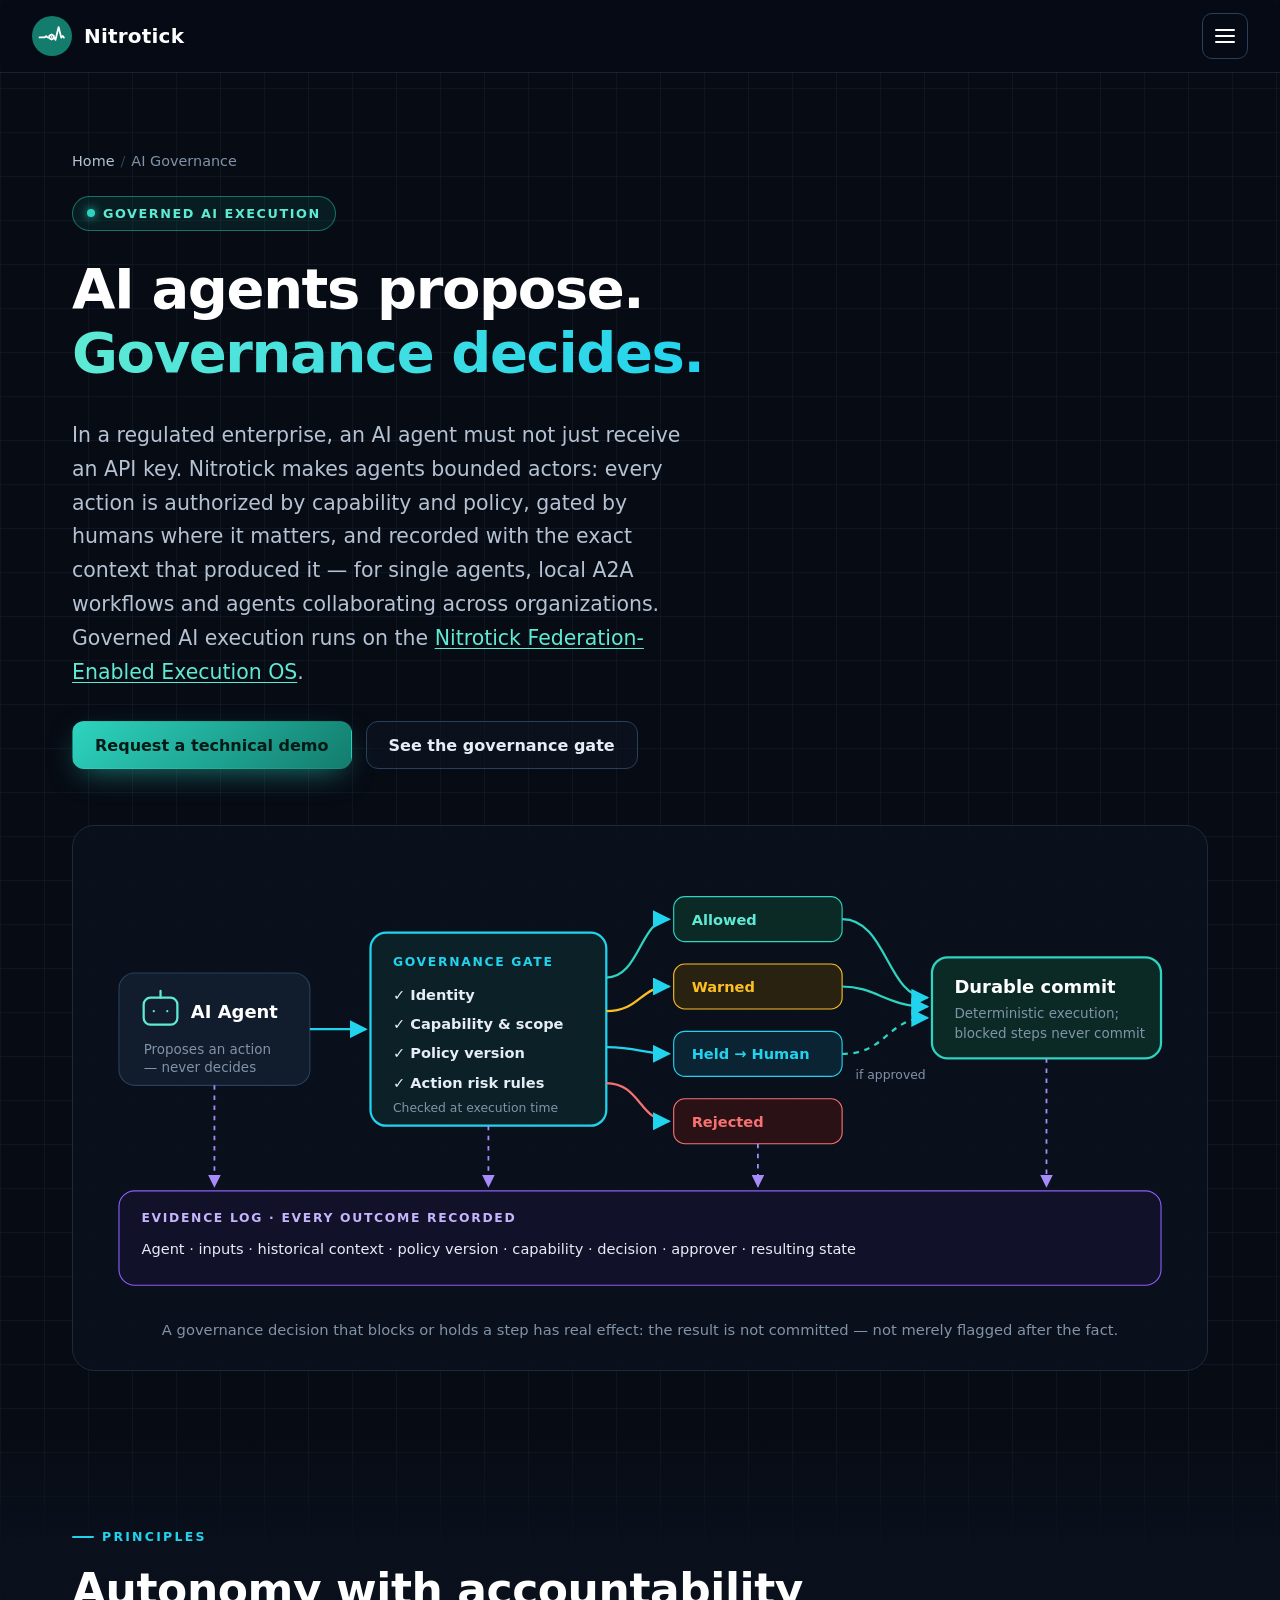
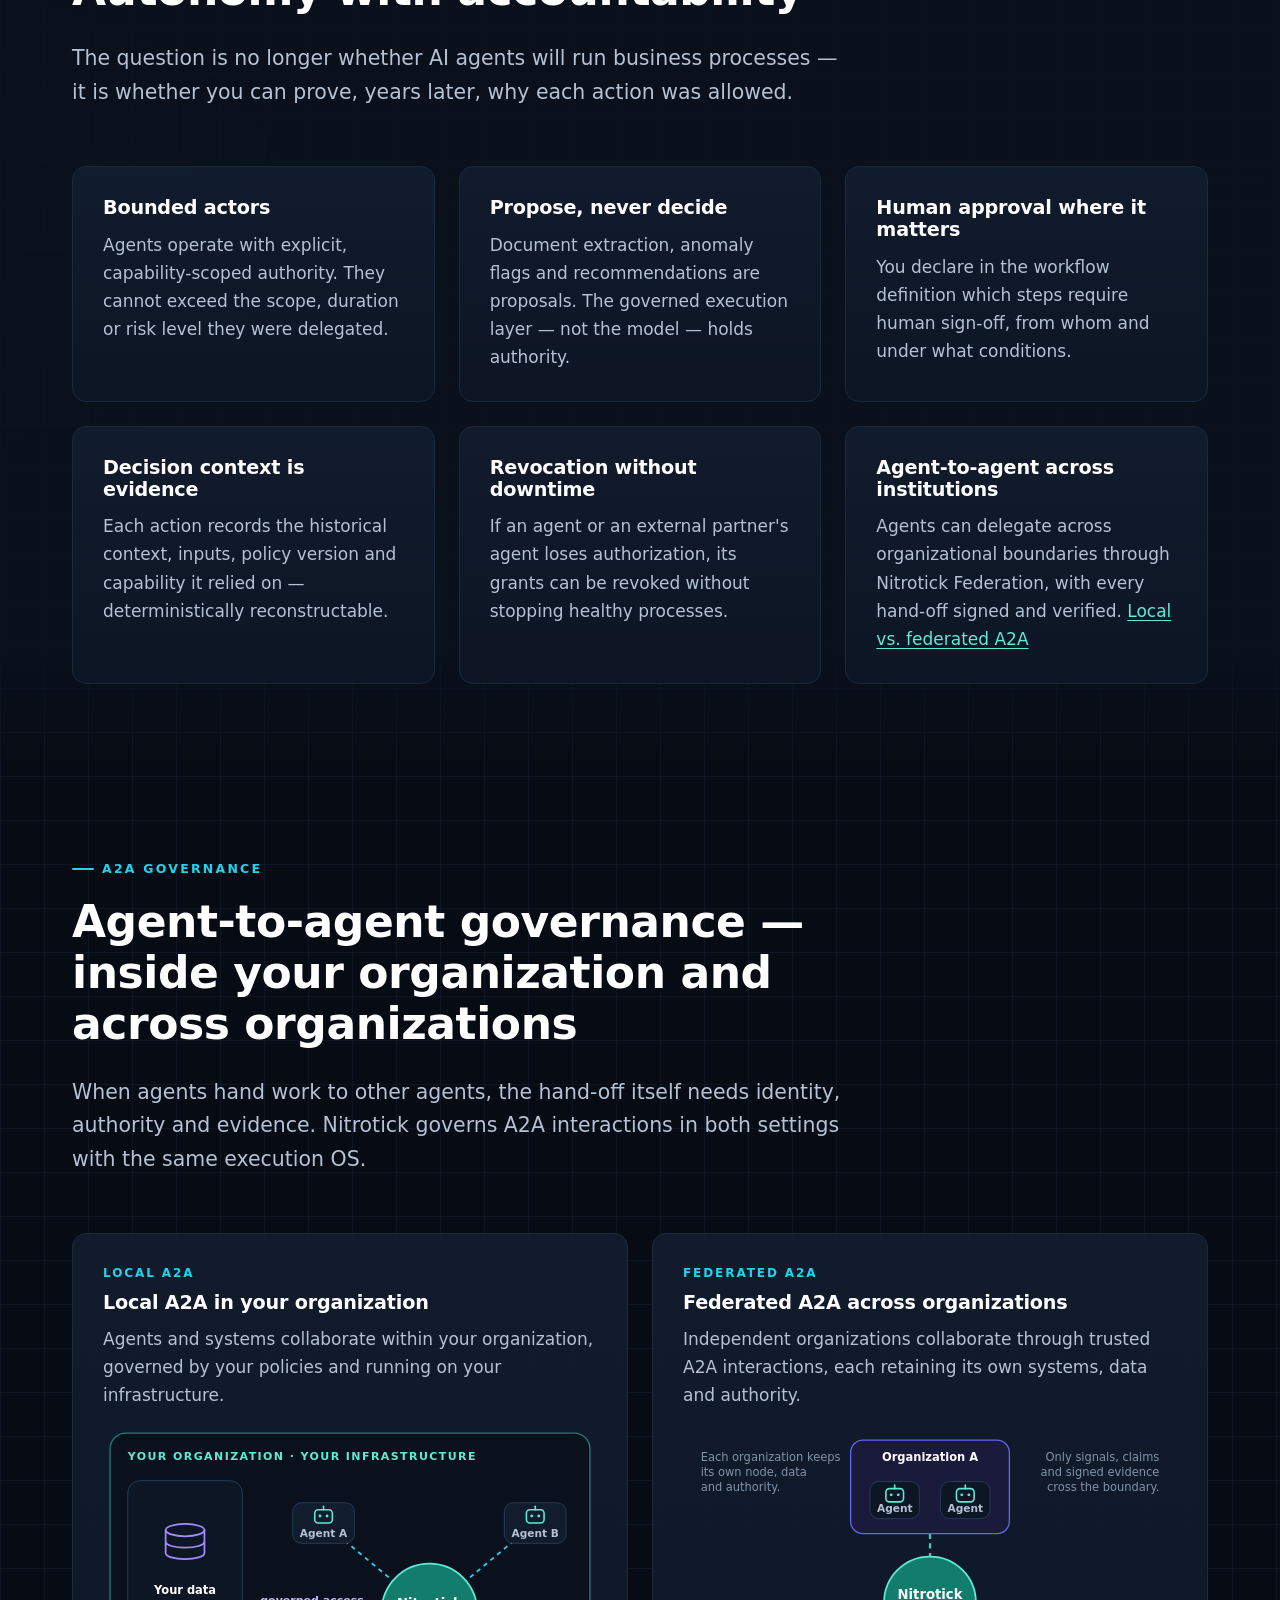
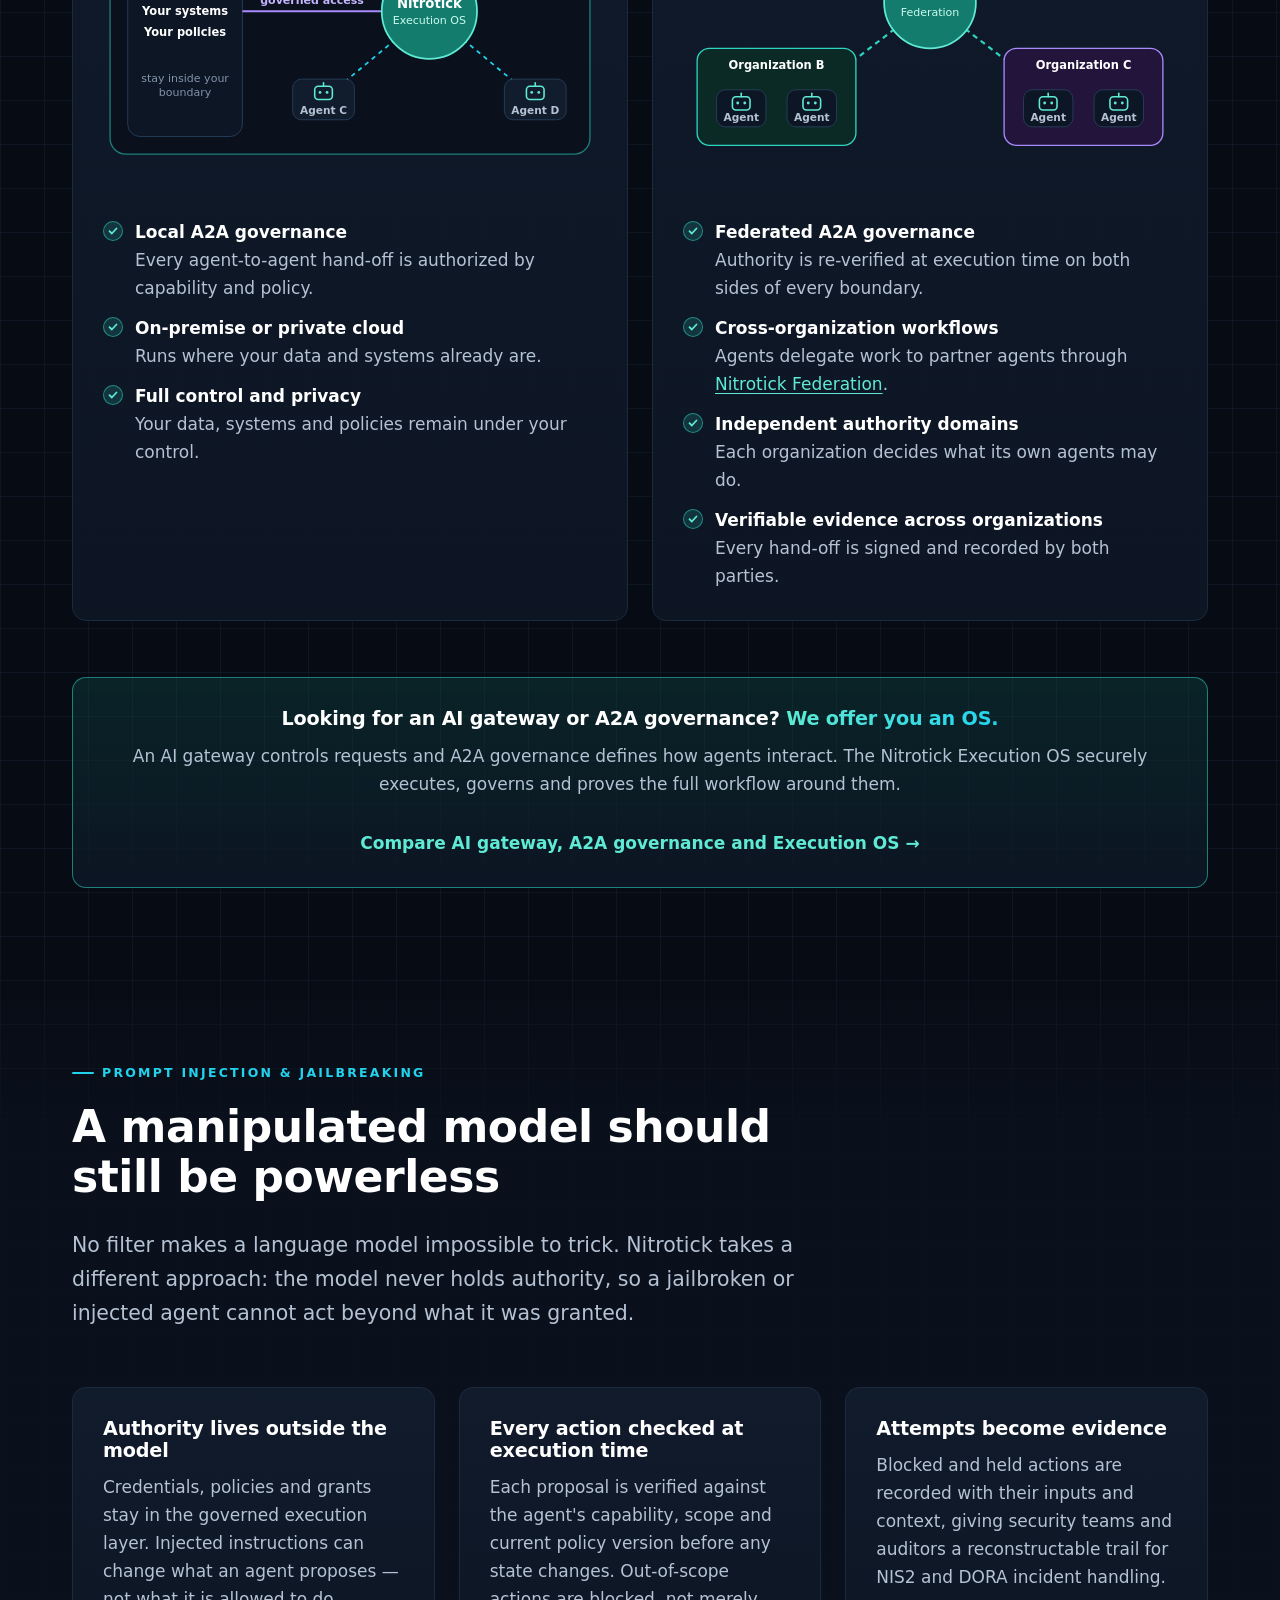
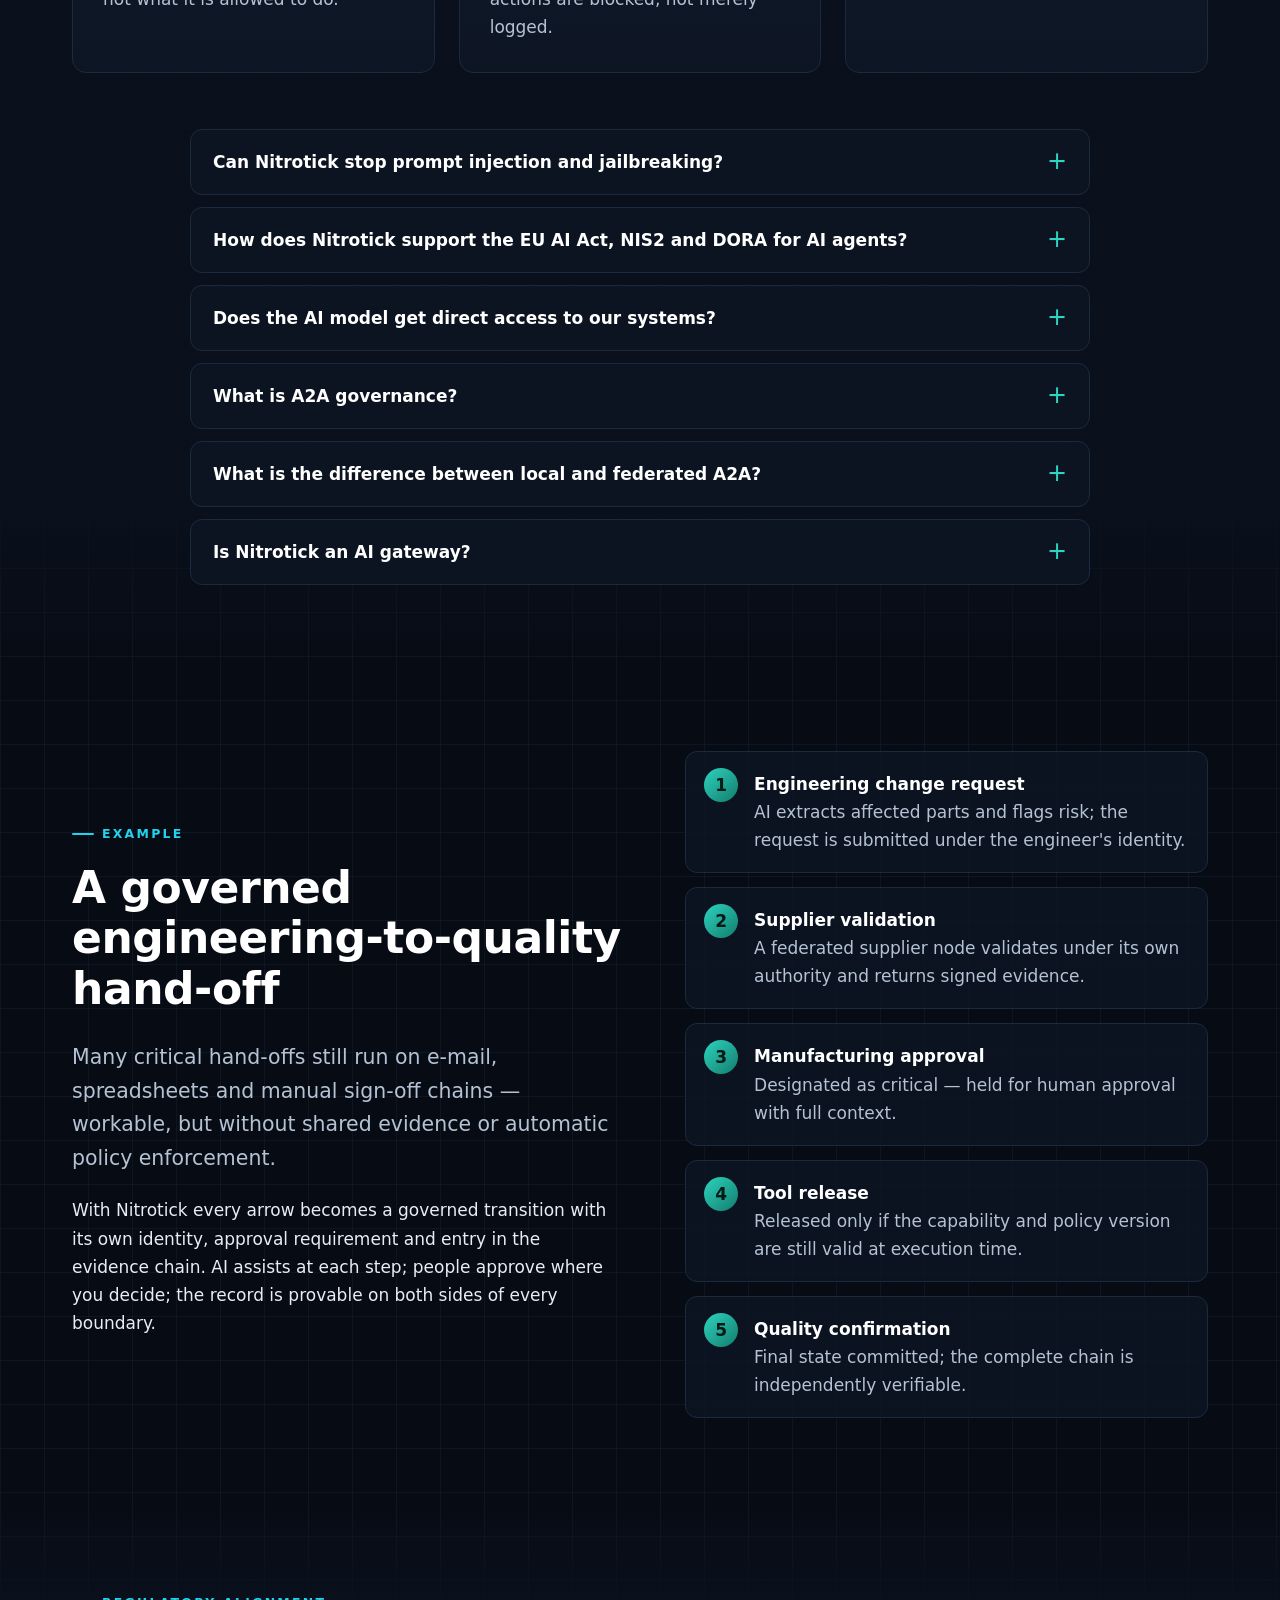
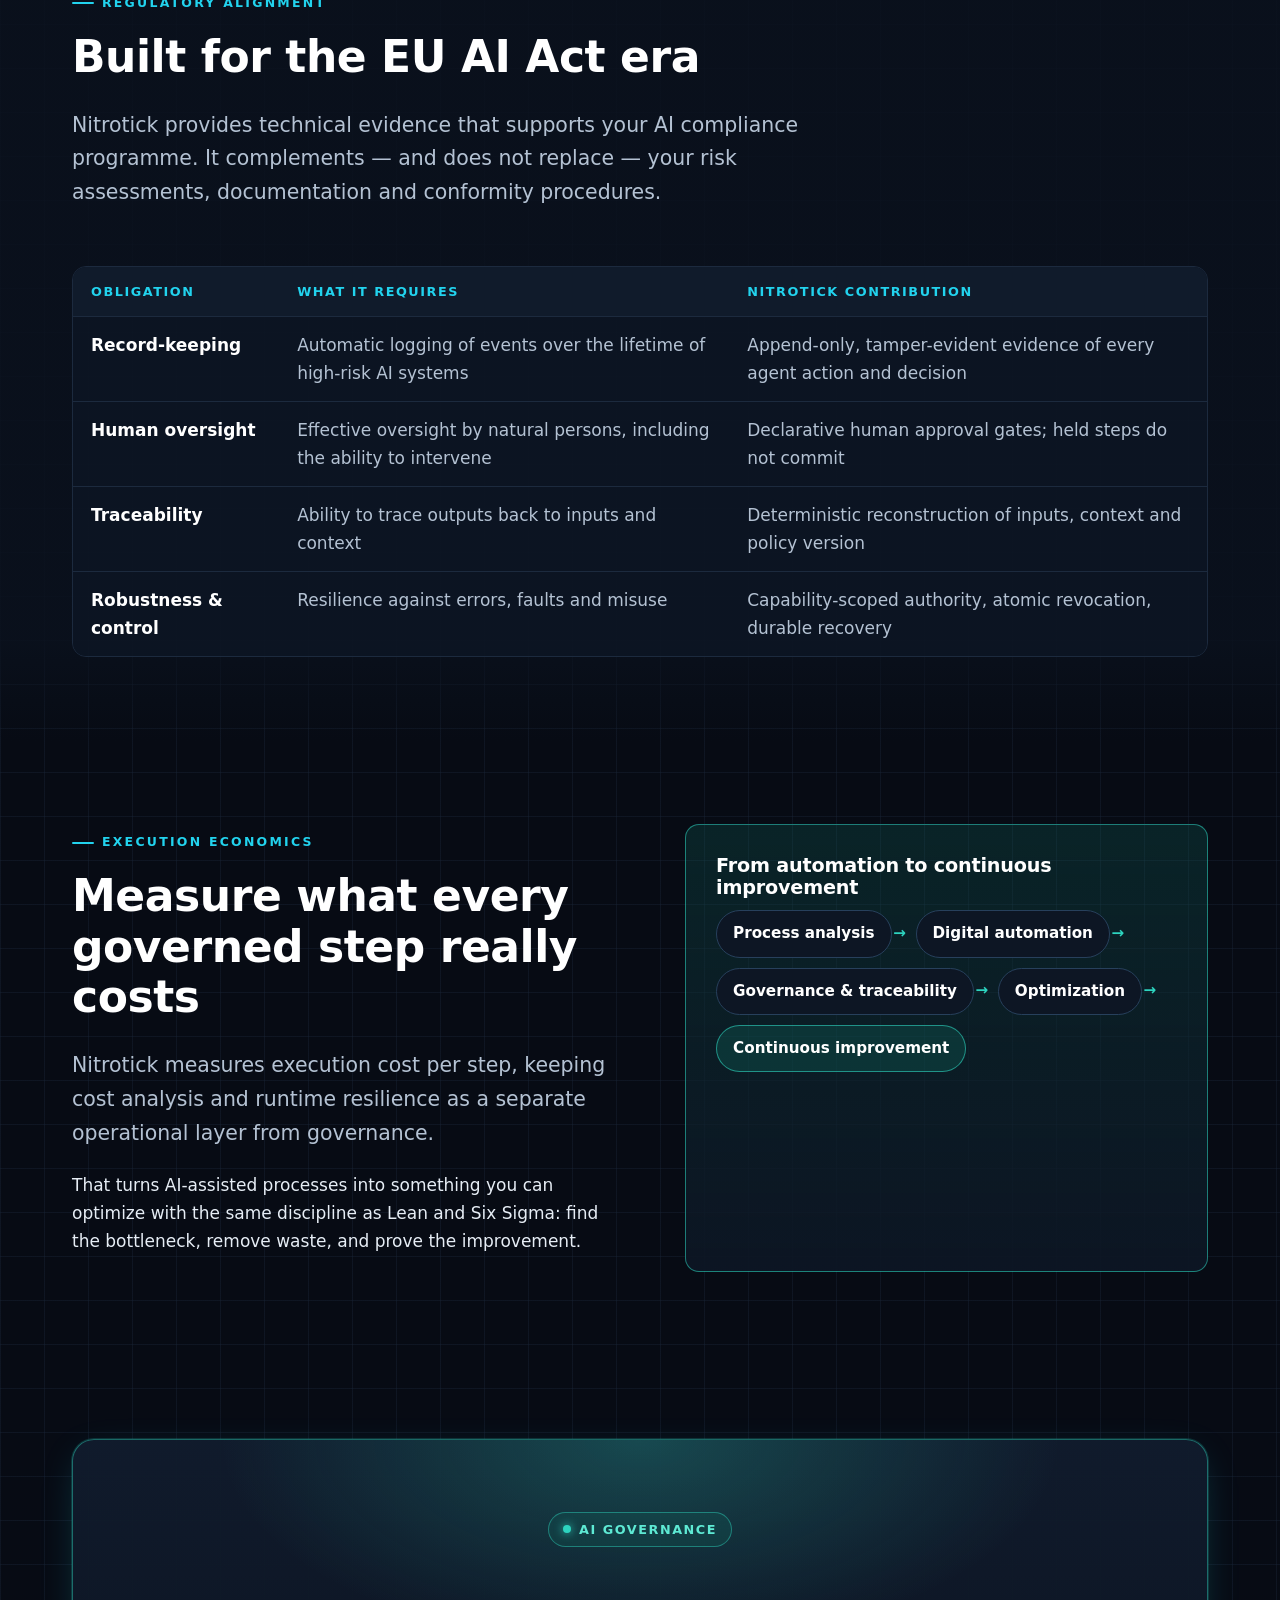
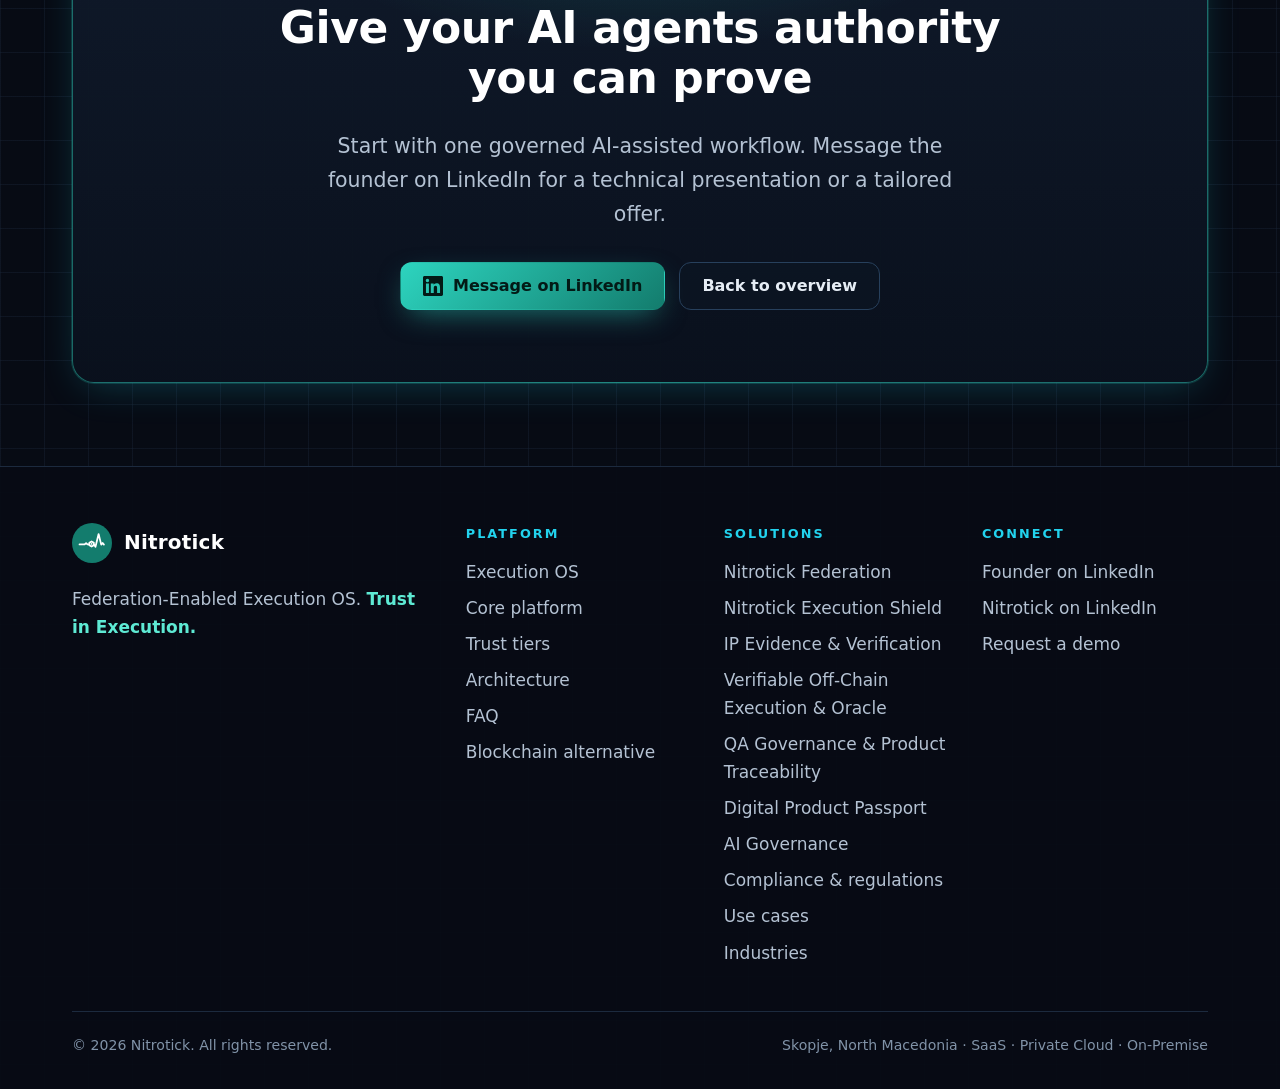
==== commit 85b824f7: "Add new product pages, Products menu and site-wide SEO/IP review New pages: Execution OS, Execution " ====
--- a/ai-governance/index.html
+++ b/ai-governance/index.html
@@ -3,9 +3,9 @@
 <head>
   <meta charset="utf-8">
   <meta name="viewport" content="width=device-width, initial-scale=1, viewport-fit=cover">
-  <title>AI Agent Governance &amp; Prompt Injection Defense | Nitrotick</title>
-  <meta name="description" content="Govern AI agents under the EU AI Act, NIS2 and DORA. AI proposes, governance decides — scoped authority and evidence that contain prompt injection.">
-  <meta name="keywords" content="AI governance, AI agent governance, prompt injection, jailbreaking, AI agent security, NIS2, DORA, AI agents, bounded actors, agentic AI, human oversight, EU AI Act, AI audit trail, decision evidence, governed execution, human in the loop, Nitrotick">
+  <title>AI Agent &amp; A2A Governance, Prompt Injection Defense | Nitrotick</title>
+  <meta name="description" content="Govern AI agents and A2A workflows locally or across organizations. AI proposes, governance decides — scoped authority and evidence against prompt injection.">
+  <meta name="keywords" content="AI governance, AI agent governance, A2A governance, agent-to-agent governance, federated A2A, multi-agent governance, prompt injection, jailbreaking, AI agent security, NIS2, DORA, AI agents, bounded actors, agentic AI, human oversight, EU AI Act, AI audit trail, decision evidence, governed execution, human in the loop, Nitrotick">
   <meta name="author" content="Aleksandar M. Tasevski">
   <meta name="robots" content="index, follow, max-image-preview:large, max-snippet:-1, max-video-preview:-1">
   <meta name="theme-color" content="#070b14">
@@ -17,7 +17,7 @@
   <meta property="og:site_name" content="Nitrotick">
   <meta property="og:locale" content="en_US">
   <meta property="og:url" content="https://nitrotick.com/ai-governance/">
-  <meta property="og:title" content="AI Agent Governance &amp; Prompt Injection Defense | Nitrotick">
+  <meta property="og:title" content="AI Agent &amp; A2A Governance | Nitrotick">
   <meta property="og:description" content="In regulated enterprises, an AI agent must not just get an API key. Nitrotick makes every agent action authorized, evidenced and reconstructable.">
   <meta property="og:image" content="https://nitrotick.com/assets/img/og/ai-governance.png">
   <meta property="og:image:type" content="image/png">
@@ -25,7 +25,7 @@
   <meta property="og:image:height" content="630">
   <meta property="og:image:alt" content="Nitrotick AI Governance — AI agents propose, governance decides.">
   <meta name="twitter:card" content="summary_large_image">
-  <meta name="twitter:title" content="AI Agent Governance &amp; Prompt Injection Defense | Nitrotick">
+  <meta name="twitter:title" content="AI Agent &amp; A2A Governance | Nitrotick">
   <meta name="twitter:description" content="Agents propose, governance decides. Authorized, evidenced and reconstructable AI execution.">
   <meta name="twitter:image" content="https://nitrotick.com/assets/img/og/ai-governance.png">
   <meta name="twitter:image:alt" content="Nitrotick AI Governance — AI agents propose, governance decides.">
@@ -34,7 +34,7 @@
   <link rel="icon" href="../favicon-32.png" sizes="32x32" type="image/png">
   <link rel="apple-touch-icon" href="../apple-touch-icon.png">
   <link rel="manifest" href="../site.webmanifest">
-  <link rel="stylesheet" href="../css/styles.css?v=20260928">
+  <link rel="stylesheet" href="../css/styles.css?v=20261019g">
 
   <script type="application/ld+json">
   {
@@ -54,8 +54,8 @@
         "@type": "WebPage",
         "@id": "https://nitrotick.com/ai-governance/#webpage",
         "url": "https://nitrotick.com/ai-governance/",
-        "name": "AI Agent Governance & Prompt Injection Defense",
-        "description": "Governed execution for enterprise AI agents with capability-scoped authority, human approval gates and deterministic decision evidence.",
+        "name": "AI Agent & A2A Governance, Prompt Injection Defense",
+        "description": "Governed execution for enterprise AI agents and agent-to-agent (A2A) workflows, locally or across organizations, with capability-scoped authority, human approval gates and deterministic decision evidence.",
         "isPartOf": { "@id": "https://nitrotick.com/#website" },
         "about": { "@id": "https://nitrotick.com/ai-governance/#service" },
         "breadcrumb": { "@id": "https://nitrotick.com/ai-governance/#breadcrumb" },
@@ -70,7 +70,8 @@
         "audience": { "@type": "BusinessAudience", "audienceType": "Banks, fintech, insurers and regulated enterprises deploying AI agents" },
         "provider": { "@id": "https://nitrotick.com/#organization" },
         "areaServed": "Worldwide",
-        "description": "Infrastructure that lets autonomous AI agents operate as bounded actors: they propose, while a governed, deterministic execution layer holds authority and records evidence."
+        "description": "Infrastructure that lets autonomous AI agents operate as bounded actors: they propose, while a governed, deterministic execution layer holds authority and records evidence — for local and federated agent-to-agent (A2A) workflows.",
+        "isRelatedTo": { "@id": "https://nitrotick.com/execution-os/#software" }
       },
       {
         "@type": "FAQPage",
@@ -90,7 +91,22 @@
           {
             "@type": "Question",
             "name": "Does the AI model get direct access to our systems?",
-            "acceptedAnswer": { "@type": "Answer", "text": "No. The model proposes; the governed execution layer holds the credentials and authority. Agents receive capability-scoped grants limited in scope, duration and risk level, which can be revoked instantly." }
+            "acceptedAnswer": { "@type": "Answer", "text": "No. The model proposes; the governed execution layer holds the credentials and authority. Agents receive capability-scoped grants limited in scope, duration and risk level, which can be revoked at any time." }
+          },
+          {
+            "@type": "Question",
+            "name": "What is A2A governance?",
+            "acceptedAnswer": { "@type": "Answer", "text": "A2A (agent-to-agent) governance controls how AI agents hand work to other agents: which agent may delegate what, under whose authority, and with what evidence. Nitrotick enforces it at execution time — every A2A hand-off is checked against capability and policy and recorded as tamper-evident evidence." }
+          },
+          {
+            "@type": "Question",
+            "name": "What is the difference between local and federated A2A?",
+            "acceptedAnswer": { "@type": "Answer", "text": "Local A2A runs inside one organization, on its own infrastructure and under its own policies. Federated A2A connects agents of independent organizations through Nitrotick Federation: each organization keeps its own node, data and authority, and only signals, claims and signed evidence cross the boundary." }
+          },
+          {
+            "@type": "Question",
+            "name": "Is Nitrotick an AI gateway?",
+            "acceptedAnswer": { "@type": "Answer", "text": "No. An AI gateway controls access to AI models and routes requests, and an A2A governance layer defines how agents interact. Nitrotick Execution OS provides the full execution environment around them: identity, capability authorization, durable state, governance and cryptographic evidence for the whole workflow." }
           }
         ]
       },
@@ -118,10 +134,23 @@
       <input class="nav-toggle" type="checkbox" id="nav-toggle" aria-label="Toggle navigation menu">
       <label class="nav-toggle-label" for="nav-toggle" aria-hidden="true"><span></span></label>
       <ul class="nav-menu">
-        <li><a href="../federation/">Federation</a></li>
-        <li><a href="../digital-product-passport/">Digital Product Passport</a></li>
-        <li><a href="./" aria-current="page">AI Governance</a></li>
+        <li><a href="../execution-os/">Execution OS</a></li>
+        <li class="nav-dd">
+          <a class="nav-dd-link is-current" href="../#products" aria-haspopup="true">Products</a>
+          <ul class="nav-sub">
+            <li class="nav-sub-label">Products</li>
+            <li><a href="../federation/"><strong>Nitrotick Federation</strong><span>Governed execution across independent organizations</span></a></li>
+            <li><a href="../ip-evidence-verification/"><strong>IP Evidence &amp; Verification</strong><span>Verifiable evidence of IP creation and version history</span></a></li>
+            <li><a href="../verifiable-off-chain-execution/"><strong>Verifiable Off-Chain Execution &amp; Oracle</strong><span>Governed execution for blockchain and DLT</span></a></li>
+            <li><a href="../qa-governance-traceability/"><strong>QA Governance &amp; Product Traceability</strong><span>QA workflows, batch recall and GS1 Digital Link</span></a></li>
+            <li><a href="../digital-product-passport/"><strong>Digital Product Passport</strong><span>Product identity, versioning and DPP</span></a></li>
+            <li><a href="./" aria-current="page"><strong>AI Governance</strong><span>Governed AI agent actions with verifiable evidence</span></a></li>
+            <li class="nav-sub-label">Solutions</li>
+            <li><a href="../execution-shield/"><strong>Nitrotick Execution Shield</strong><span>Execution security within and across institutions</span></a></li>
+          </ul>
+        </li>
         <li><a href="../blockchain-alternative/">Blockchain Alternative</a></li>
+        <li><a href="../verifiable-off-chain-execution/">Verifiable Off-Chain Execution &amp; Oracle</a></li>
         <li><a href="../compliance/">Compliance</a></li>
         <li><a href="../use-cases/">Use Cases</a></li>
         <li><a class="btn btn--primary" href="#contact">Request a demo</a></li>
@@ -142,7 +171,7 @@
         <div class="section-head">
           <span class="pill"><span class="dot" aria-hidden="true"></span>Governed AI Execution</span>
           <h1 id="hero-title">AI agents propose. <span class="accent">Governance decides.</span></h1>
-          <p class="lead">In a regulated enterprise, an AI agent must not just receive an API key. Nitrotick makes agents bounded actors: every action is authorized by capability and policy, gated by humans where it matters, and recorded with the exact context that produced it.</p>
+          <p class="lead">In a regulated enterprise, an AI agent must not just receive an API key. Nitrotick makes agents bounded actors: every action is authorized by capability and policy, gated by humans where it matters, and recorded with the exact context that produced it — for single agents, local A2A workflows and agents collaborating across organizations. Governed AI execution runs on the <a href="../execution-os/">Nitrotick Federation-Enabled Execution OS</a>.</p>
           <div class="btn-row">
             <a class="btn btn--primary" href="#contact">Request a technical demo</a>
             <a class="btn btn--ghost" href="#gate">See the governance gate</a>
@@ -255,19 +284,111 @@
             <p>Each action records the historical context, inputs, policy version and capability it relied on — deterministically reconstructable.</p>
           </article>
           <article class="card">
-            <h3>Instant, atomic revocation</h3>
-            <p>If an agent or an external partner's agent loses authorization, its grants are revoked atomically — without stopping healthy processes.</p>
+            <h3>Revocation without downtime</h3>
+            <p>If an agent or an external partner's agent loses authorization, its grants can be revoked without stopping healthy processes.</p>
           </article>
           <article class="card">
             <h3>Agent-to-agent across institutions</h3>
-            <p>Agents can delegate across organizational boundaries through Nitrotick Federation, with every hand-off signed and verified.</p>
-          </article>
+            <p>Agents can delegate across organizational boundaries through Nitrotick Federation, with every hand-off signed and verified. <a href="#a2a">Local vs. federated A2A</a></p>
+          </article>
+        </div>
+      </div>
+    </section>
+
+    <!-- ================= A2A GOVERNANCE ================= -->
+    <section class="section" id="a2a" aria-labelledby="a2a-title">
+      <div class="container">
+        <div class="section-head">
+          <span class="eyebrow">A2A governance</span>
+          <h2 id="a2a-title">Agent-to-agent governance — inside your organization and across organizations</h2>
+          <p class="lead">When agents hand work to other agents, the hand-off itself needs identity, authority and evidence. Nitrotick governs A2A interactions in both settings with the same execution OS.</p>
+        </div>
+        <div class="grid grid--2">
+          <article class="card">
+            <span class="card-kicker">Local A2A</span>
+            <h3>Local A2A in your organization</h3>
+            <p>Agents and systems collaborate within your organization, governed by your policies and running on your infrastructure.</p>
+            <figure class="a2a-figure mt-lg">
+            <svg viewBox="0 0 560 380" role="img" aria-labelledby="la2a-title la2a-desc">
+              <title id="la2a-title">Local A2A governance inside one organization</title>
+              <desc id="la2a-desc">Four AI agents inside one organization collaborate only through the Nitrotick Execution OS at the center, which governs every agent-to-agent hand-off. The organization's own data, systems and policies stay inside its boundary and are reached only through governed access.</desc>
+              <g class="svg-text">
+                <rect x="8" y="8" width="544" height="364" rx="18" fill="#0A111D" stroke="#2DD4BF" stroke-opacity=".55" stroke-width="1.5"/>
+                <text x="28" y="38" fill="#5EEAD4" font-size="12.5" font-weight="700" letter-spacing="1.6">YOUR ORGANIZATION · YOUR INFRASTRUCTURE</text>
+                <rect x="28" y="62" width="130" height="290" rx="14" fill="#0D1624" stroke="#27405C"/>
+                <g fill="none" stroke="#A78BFA" stroke-width="2"><ellipse cx="93" cy="118" rx="22" ry="7"/><path d="M71 118v26c0 4 10 7 22 7s22-3 22-7v-26M71 131c0 4 10 7 22 7s22-3 22-7"/></g>
+                <g text-anchor="middle" font-size="13" font-weight="700" fill="#fff"><text x="93" y="190">Your data</text><text x="93" y="214">Your systems</text><text x="93" y="238">Your policies</text></g>
+                <text x="93" y="290" text-anchor="middle" fill="#8193A8" font-size="12.5">stay inside your</text>
+                <text x="93" y="306" text-anchor="middle" fill="#8193A8" font-size="12.5">boundary</text>
+                <g stroke="#22D3EE" stroke-width="2" stroke-dasharray="5 5" fill="none"><path d="M370 210L250 110M370 210L490 110M370 210L250 310M370 210L490 310"/></g>
+                <path d="M158 210H316" stroke="#A78BFA" stroke-width="2" fill="none"/>
+                <text x="237" y="202" text-anchor="middle" fill="#C4B5FD" font-size="12.5" font-weight="600">governed access</text>
+                <circle cx="370" cy="210" r="54" fill="#137C6D" stroke="#5EEAD4" stroke-width="2"/>
+                <text x="370" y="206" text-anchor="middle" fill="#fff" font-size="15" font-weight="800">Nitrotick</text>
+                <text x="370" y="225" text-anchor="middle" fill="#CCFBF1" font-size="12.5">Execution OS</text>
+                <rect x="215" y="87" width="70" height="46" rx="10" fill="#111C2D" stroke="#27405C"/><g fill="none" stroke="#5EEAD4" stroke-width="1.8" stroke-linecap="round"><rect x="240" y="95" width="20" height="15" rx="4"/><path d="M250 95v-4"/></g><circle cx="246" cy="102" r="1.6" fill="#5EEAD4"/><circle cx="254" cy="102" r="1.6" fill="#5EEAD4"/><text x="250" y="126" text-anchor="middle" fill="#B4C2D3" font-size="12" font-weight="600">Agent A</text>
+                <rect x="455" y="87" width="70" height="46" rx="10" fill="#111C2D" stroke="#27405C"/><g fill="none" stroke="#5EEAD4" stroke-width="1.8" stroke-linecap="round"><rect x="480" y="95" width="20" height="15" rx="4"/><path d="M490 95v-4"/></g><circle cx="486" cy="102" r="1.6" fill="#5EEAD4"/><circle cx="494" cy="102" r="1.6" fill="#5EEAD4"/><text x="490" y="126" text-anchor="middle" fill="#B4C2D3" font-size="12" font-weight="600">Agent B</text>
+                <rect x="215" y="287" width="70" height="46" rx="10" fill="#111C2D" stroke="#27405C"/><g fill="none" stroke="#5EEAD4" stroke-width="1.8" stroke-linecap="round"><rect x="240" y="295" width="20" height="15" rx="4"/><path d="M250 295v-4"/></g><circle cx="246" cy="302" r="1.6" fill="#5EEAD4"/><circle cx="254" cy="302" r="1.6" fill="#5EEAD4"/><text x="250" y="326" text-anchor="middle" fill="#B4C2D3" font-size="12" font-weight="600">Agent C</text>
+                <rect x="455" y="287" width="70" height="46" rx="10" fill="#111C2D" stroke="#27405C"/><g fill="none" stroke="#5EEAD4" stroke-width="1.8" stroke-linecap="round"><rect x="480" y="295" width="20" height="15" rx="4"/><path d="M490 295v-4"/></g><circle cx="486" cy="302" r="1.6" fill="#5EEAD4"/><circle cx="494" cy="302" r="1.6" fill="#5EEAD4"/><text x="490" y="326" text-anchor="middle" fill="#B4C2D3" font-size="12" font-weight="600">Agent D</text>
+              </g>
+            </svg>
+            </figure>
+            <ul class="check-list mt-lg">
+              <li><strong>Local A2A governance</strong>Every agent-to-agent hand-off is authorized by capability and policy.</li>
+              <li><strong>On-premise or private cloud</strong>Runs where your data and systems already are.</li>
+              <li><strong>Full control and privacy</strong>Your data, systems and policies remain under your control.</li>
+            </ul>
+          </article>
+          <article class="card">
+            <span class="card-kicker">Federated A2A</span>
+            <h3>Federated A2A across organizations</h3>
+            <p>Independent organizations collaborate through trusted A2A interactions, each retaining its own systems, data and authority.</p>
+            <figure class="a2a-figure mt-lg">
+            <svg viewBox="0 0 560 380" role="img" aria-labelledby="fa2a-title fa2a-desc">
+              <title id="fa2a-title">Federated A2A governance across organizations</title>
+              <desc id="fa2a-desc">Three independent organizations, A, B and C, each run their own agents on their own Nitrotick node. Their agents collaborate through the Nitrotick federation protocol at the center. Only signals, claims and signed evidence cross the boundaries; each organization keeps its own data and authority.</desc>
+              <g class="svg-text">
+                <g stroke="#2DD4BF" stroke-width="2.5" stroke-dasharray="6 5" fill="none"><path d="M280 150V122M240 230L196 264M320 230L364 264"/></g>
+                <rect x="190" y="16" width="180" height="106" rx="14" fill="#1A1A3A" stroke="#6366F1" stroke-width="1.5"/>
+                <text x="280" y="40" text-anchor="middle" fill="#fff" font-size="13" font-weight="700">Organization A</text>
+                <rect x="212" y="63" width="56" height="42" rx="10" fill="#0D1624" stroke="#27405C"/><g fill="none" stroke="#5EEAD4" stroke-width="1.8" stroke-linecap="round"><rect x="230" y="71" width="20" height="15" rx="4"/><path d="M240 71v-4"/></g><circle cx="236" cy="78" r="1.6" fill="#5EEAD4"/><circle cx="244" cy="78" r="1.6" fill="#5EEAD4"/><text x="240" y="98" text-anchor="middle" fill="#B4C2D3" font-size="12" font-weight="600">Agent</text>
+                <rect x="292" y="63" width="56" height="42" rx="10" fill="#0D1624" stroke="#27405C"/><g fill="none" stroke="#5EEAD4" stroke-width="1.8" stroke-linecap="round"><rect x="310" y="71" width="20" height="15" rx="4"/><path d="M320 71v-4"/></g><circle cx="316" cy="78" r="1.6" fill="#5EEAD4"/><circle cx="324" cy="78" r="1.6" fill="#5EEAD4"/><text x="320" y="98" text-anchor="middle" fill="#B4C2D3" font-size="12" font-weight="600">Agent</text>
+                <rect x="16" y="252" width="180" height="110" rx="14" fill="#0B2A25" stroke="#2DD4BF" stroke-width="1.5"/>
+                <text x="106" y="276" text-anchor="middle" fill="#fff" font-size="13" font-weight="700">Organization B</text>
+                <rect x="38" y="299" width="56" height="42" rx="10" fill="#0D1624" stroke="#27405C"/><g fill="none" stroke="#5EEAD4" stroke-width="1.8" stroke-linecap="round"><rect x="56" y="307" width="20" height="15" rx="4"/><path d="M66 307v-4"/></g><circle cx="62" cy="314" r="1.6" fill="#5EEAD4"/><circle cx="70" cy="314" r="1.6" fill="#5EEAD4"/><text x="66" y="334" text-anchor="middle" fill="#B4C2D3" font-size="12" font-weight="600">Agent</text>
+                <rect x="118" y="299" width="56" height="42" rx="10" fill="#0D1624" stroke="#27405C"/><g fill="none" stroke="#5EEAD4" stroke-width="1.8" stroke-linecap="round"><rect x="136" y="307" width="20" height="15" rx="4"/><path d="M146 307v-4"/></g><circle cx="142" cy="314" r="1.6" fill="#5EEAD4"/><circle cx="150" cy="314" r="1.6" fill="#5EEAD4"/><text x="146" y="334" text-anchor="middle" fill="#B4C2D3" font-size="12" font-weight="600">Agent</text>
+                <rect x="364" y="252" width="180" height="110" rx="14" fill="#22143A" stroke="#A78BFA" stroke-width="1.5"/>
+                <text x="454" y="276" text-anchor="middle" fill="#fff" font-size="13" font-weight="700">Organization C</text>
+                <rect x="386" y="299" width="56" height="42" rx="10" fill="#0D1624" stroke="#27405C"/><g fill="none" stroke="#5EEAD4" stroke-width="1.8" stroke-linecap="round"><rect x="404" y="307" width="20" height="15" rx="4"/><path d="M414 307v-4"/></g><circle cx="410" cy="314" r="1.6" fill="#5EEAD4"/><circle cx="418" cy="314" r="1.6" fill="#5EEAD4"/><text x="414" y="334" text-anchor="middle" fill="#B4C2D3" font-size="12" font-weight="600">Agent</text>
+                <rect x="466" y="299" width="56" height="42" rx="10" fill="#0D1624" stroke="#27405C"/><g fill="none" stroke="#5EEAD4" stroke-width="1.8" stroke-linecap="round"><rect x="484" y="307" width="20" height="15" rx="4"/><path d="M494 307v-4"/></g><circle cx="490" cy="314" r="1.6" fill="#5EEAD4"/><circle cx="498" cy="314" r="1.6" fill="#5EEAD4"/><text x="494" y="334" text-anchor="middle" fill="#B4C2D3" font-size="12" font-weight="600">Agent</text>
+                <circle cx="280" cy="200" r="52" fill="#137C6D" stroke="#5EEAD4" stroke-width="2"/>
+                <text x="280" y="196" text-anchor="middle" fill="#fff" font-size="15" font-weight="800">Nitrotick</text>
+                <text x="280" y="215" text-anchor="middle" fill="#CCFBF1" font-size="12.5">Federation</text>
+                <g fill="#8193A8" font-size="13">
+                  <text x="20" y="40">Each organization keeps</text><text x="20" y="57">its own node, data</text><text x="20" y="74">and authority.</text>
+                  <text x="540" y="40" text-anchor="end">Only signals, claims</text><text x="540" y="57" text-anchor="end">and signed evidence</text><text x="540" y="74" text-anchor="end">cross the boundary.</text>
+                </g>
+              </g>
+            </svg>
+            </figure>
+            <ul class="check-list mt-lg">
+              <li><strong>Federated A2A governance</strong>Authority is re-verified at execution time on both sides of every boundary.</li>
+              <li><strong>Cross-organization workflows</strong>Agents delegate work to partner agents through <a href="../federation/">Nitrotick Federation</a>.</li>
+              <li><strong>Independent authority domains</strong>Each organization decides what its own agents may do.</li>
+              <li><strong>Verifiable evidence across organizations</strong>Every hand-off is signed and recorded by both parties.</li>
+            </ul>
+          </article>
+        </div>
+        <div class="card card--featured mt-lg center">
+          <h3>Looking for an AI gateway or A2A governance? <span class="accent">We offer you an OS.</span></h3>
+          <p>An AI gateway controls requests and A2A governance defines how agents interact. The Nitrotick Execution OS securely executes, governs and proves the full workflow around them.</p>
+          <a class="card-link" href="../execution-os/#ai-gateway-a2a">Compare AI gateway, A2A governance and Execution OS</a>
         </div>
       </div>
     </section>
 
     <!-- ================= PROMPT INJECTION ================= -->
-    <section class="section" aria-labelledby="injection-title">
+    <section class="section section--alt" aria-labelledby="injection-title">
       <div class="container">
         <div class="section-head">
           <span class="eyebrow">Prompt injection &amp; jailbreaking</span>
@@ -299,14 +420,26 @@
           </details>
           <details>
             <summary>Does the AI model get direct access to our systems?</summary>
-            <div><p>No. The model proposes; the governed execution layer holds the credentials and authority. Agents receive capability-scoped grants limited in scope, duration and risk level, which can be revoked instantly.</p></div>
+            <div><p>No. The model proposes; the governed execution layer holds the credentials and authority. Agents receive capability-scoped grants limited in scope, duration and risk level, which can be revoked at any time.</p></div>
           </details>
+          <details>
+            <summary>What is A2A governance?</summary>
+            <div><p>A2A (agent-to-agent) governance controls how AI agents hand work to other agents: which agent may delegate what, under whose authority, and with what evidence. Nitrotick enforces it at execution time — every A2A hand-off is checked against capability and policy and recorded as tamper-evident evidence.</p></div>
+          </details>
+          <details>
+            <summary>What is the difference between local and federated A2A?</summary>
+            <div><p>Local A2A runs inside one organization, on its own infrastructure and under its own policies. Federated A2A connects agents of independent organizations through Nitrotick Federation: each organization keeps its own node, data and authority, and only signals, claims and signed evidence cross the boundary.</p></div>
+          </details>
+          <details>
+            <summary>Is Nitrotick an AI gateway?</summary>
+            <div><p>No. An AI gateway controls access to AI models and routes requests, and an A2A governance layer defines how agents interact. Nitrotick Execution OS provides the full execution environment around them: identity, capability authorization, durable state, governance and cryptographic evidence for the whole workflow.</p></div>
+          </details>
         </div>
       </div>
     </section>
 
     <!-- ================= EXAMPLE ================= -->
-    <section class="section section--alt" aria-labelledby="example-title">
+    <section class="section" aria-labelledby="example-title">
       <div class="container split">
         <div>
           <span class="eyebrow">Example</span>
@@ -325,7 +458,7 @@
     </section>
 
     <!-- ================= EU AI ACT ================= -->
-    <section class="section" aria-labelledby="act-title">
+    <section class="section section--alt" aria-labelledby="act-title">
       <div class="container">
         <div class="section-head">
           <span class="eyebrow">Regulatory alignment</span>
@@ -350,7 +483,7 @@
     </section>
 
     <!-- ================= ECONOMICS ================= -->
-    <section class="section section--alt" aria-labelledby="econ-title">
+    <section class="section" aria-labelledby="econ-title">
       <div class="container split">
         <div>
           <span class="eyebrow">Execution economics</span>
@@ -398,11 +531,12 @@
             <img src="../assets/img/logo-mark.svg" alt="" width="40" height="40">
             <span>Nitrotick</span>
           </a>
-          <p class="footer-tagline">Verifiable execution infrastructure. <strong>Trust in Execution.</strong></p>
+          <p class="footer-tagline">Federation-Enabled Execution OS. <strong>Trust in Execution.</strong></p>
         </div>
         <div>
           <p class="footer-heading">Platform</p>
           <ul>
+            <li><a href="../execution-os/">Execution OS</a></li>
             <li><a href="../#platform">Core platform</a></li>
             <li><a href="../#trust-tiers">Trust tiers</a></li>
             <li><a href="../#architecture">Architecture</a></li>
@@ -414,6 +548,10 @@
           <p class="footer-heading">Solutions</p>
           <ul>
             <li><a href="../federation/">Nitrotick Federation</a></li>
+            <li><a href="../execution-shield/">Nitrotick Execution Shield</a></li>
+            <li><a href="../ip-evidence-verification/">IP Evidence &amp; Verification</a></li>
+            <li><a href="../verifiable-off-chain-execution/">Verifiable Off-Chain Execution &amp; Oracle</a></li>
+            <li><a href="../qa-governance-traceability/">QA Governance &amp; Product Traceability</a></li>
             <li><a href="../digital-product-passport/">Digital Product Passport</a></li>
             <li><a href="./" aria-current="page">AI Governance</a></li>
             <li><a href="../compliance/">Compliance &amp; regulations</a></li>
--- a/css/styles.css
+++ b/css/styles.css
@@ -1,3 +1,4 @@
+@charset "UTF-8";
 /* ==========================================================================
    Nitrotick — site stylesheet
    Pure CSS, no build step, no external fonts (GDPR-friendly, zero third-party requests).
@@ -242,7 +243,7 @@
 .card-icon svg { width: 26px; height: 26px; }
 .card-kicker { font-size: .75rem; font-weight: 700; letter-spacing: .16em; text-transform: uppercase; color: var(--cyan); margin-bottom: 8px; display: block; }
 .card-link { display: inline-flex; align-items: center; gap: 6px; margin-top: 14px; font-weight: 700; text-decoration: none; }
-.card-link::after { content: "→"; transition: transform .2s ease; }
+.card-link::after { content: "\2192"; transition: transform .2s ease; }
 .card-link:hover::after { transform: translateX(3px); }
 
 /* ---------- Lists ---------- */
@@ -297,7 +298,7 @@
   padding: 10px 16px; border-radius: 999px; border: 1px solid var(--border-strong); background: var(--surface);
   font-weight: 600; font-size: .95rem; color: #fff; position: relative;
 }
-.flow li:not(:last-child)::after { content: "→"; position: absolute; right: -9px; top: 50%; transform: translate(50%, -50%); color: var(--teal); font-weight: 700; }
+.flow li:not(:last-child)::after { content: "\2192"; position: absolute; right: -9px; top: 50%; transform: translate(50%, -50%); color: var(--teal); font-weight: 700; }
 .flow li { margin-right: 14px; }
 .flow li:last-child { margin-right: 0; border-color: rgba(45, 212, 191, .6); background: rgba(19, 124, 109, .25); }
 
@@ -525,3 +526,115 @@
 }
 .uc-jump a:hover { border-color: var(--teal); color: #fff; }
 .diagram--compact svg { min-width: 460px; }
+
+/* ---------- Status tags (available vs. roadmap) ---------- */
+.tag {
+  display: inline-block; margin-bottom: 14px; padding: 4px 11px; border-radius: 999px;
+  font-size: .72rem; font-weight: 700; letter-spacing: .14em; text-transform: uppercase; line-height: 1.4;
+}
+.tag--live { color: var(--teal-soft); border: 1px solid rgba(45, 212, 191, .55); background: rgba(19, 124, 109, .18); }
+.tag--planned { color: var(--amber); border: 1px solid rgba(251, 191, 36, .5); background: rgba(251, 191, 36, .08); }
+
+/* ---------- Execution OS stack ---------- */
+.os-stack { display: grid; gap: 14px; }
+.os-row { display: grid; gap: 10px; grid-template-columns: repeat(var(--cols, 3), minmax(0, 1fr)); list-style: none; }
+.os-row li {
+  padding: 16px 18px; border-radius: 12px; border: 1px solid var(--border); background: rgba(13, 22, 36, .8);
+  color: var(--text-2); font-size: .95rem;
+}
+.os-row strong { display: block; color: #fff; }
+.os-label { font-size: .75rem; font-weight: 700; letter-spacing: .16em; text-transform: uppercase; color: var(--muted); margin: 6px 0 0; }
+.os-kernel { border-radius: var(--radius-lg); border: 1px solid rgba(45, 212, 191, .6); background: linear-gradient(180deg, rgba(19, 124, 109, .28), rgba(13, 22, 36, .92)); box-shadow: var(--shadow-glow); padding: clamp(18px, 2.6vw, 28px); }
+.os-kernel h3 { text-align: center; font-size: clamp(1.3rem, 2.4vw, 1.7rem); margin-bottom: 4px; }
+.os-kernel > p { text-align: center; color: var(--teal-soft); font-weight: 600; margin-bottom: 18px; }
+.os-kernel .os-row li { background: rgba(7, 11, 20, .6); border-color: rgba(45, 212, 191, .3); text-align: center; }
+@media (max-width: 900px) { .os-row { grid-template-columns: repeat(2, minmax(0, 1fr)); } }
+@media (max-width: 480px) { .os-row { grid-template-columns: 1fr; } }
+
+/* ---------- Hero image figure ---------- */
+.hero-figure { margin: 0; }
+.hero-figure img { width: 100%; border-radius: var(--radius-lg); border: 1px solid var(--border); box-shadow: 0 30px 60px -20px rgba(34, 211, 238, .25); }
+
+/* ---------- A2A diagrams inside cards ---------- */
+.a2a-figure { margin: 0; }
+.a2a-figure svg { width: 100%; }
+
+/* ---------- Products dropdown (details/summary, no JavaScript) ---------- */
+.nav-dd { position: relative; }
+.nav-dd > summary {
+  display: flex; align-items: center; gap: 8px; padding: 10px 12px; border-radius: 10px; cursor: pointer; list-style: none;
+  color: var(--text-2); font-weight: 600; font-size: .93rem; white-space: nowrap;
+}
+.nav-dd > summary::-webkit-details-marker { display: none; }
+.nav-dd > summary::after {
+  content: ""; width: 7px; height: 7px; border-right: 2px solid currentColor; border-bottom: 2px solid currentColor;
+  transform: translateY(-2px) rotate(45deg); transition: transform .2s ease;
+}
+.nav-dd[open] > summary::after { transform: translateY(2px) rotate(-135deg); }
+.nav-dd > summary:hover, .nav-dd > summary.is-current, .nav-dd[open] > summary { color: #fff; background: rgba(28, 42, 62, .6); }
+.nav-sub { list-style: none; display: grid; gap: 4px; }
+.nav-menu .nav-sub a { white-space: normal; padding: 12px 14px; }
+.nav-sub a strong { display: block; color: #fff; font-size: .95rem; }
+.nav-sub a span { display: block; color: var(--muted); font-size: .85rem; font-weight: 500; margin-top: 2px; }
+.nav-sub a:hover span, .nav-sub a[aria-current="page"] span { color: var(--text-2); }
+
+@media (min-width: 1301px) {
+  .nav-dd > summary { padding: 10px 8px; font-size: .9rem; }
+  .nav-sub {
+    position: absolute; top: calc(100% + 12px); left: -40px; width: 640px; z-index: 60;
+    grid-template-columns: repeat(2, minmax(0, 1fr)); padding: 10px;
+    background: rgba(7, 11, 20, .98); border: 1px solid var(--border-strong); border-radius: 16px;
+    box-shadow: 0 24px 48px -16px rgba(0, 0, 0, .7), var(--shadow-glow);
+  }
+}
+@media (max-width: 1300px) {
+  .nav-dd > summary { padding: 14px 12px; font-size: 1.05rem; }
+  .nav-sub { margin: 4px 0 10px 12px; padding-left: 12px; border-left: 1px solid var(--border-strong); }
+}
+
+/* ---------- Product cards with illustration ---------- */
+.card--product { display: flex; flex-direction: column; overflow: hidden; }
+.card--product .card-link { margin-top: auto; padding-top: 14px; }
+.pc-visual {
+  margin: calc(-1 * clamp(22px, 2.6vw, 30px)) calc(-1 * clamp(22px, 2.6vw, 30px)) 22px;
+  padding: 14px 18px; border-bottom: 1px solid var(--border);
+  background: radial-gradient(260px 120px at 50% 0%, rgba(45, 212, 191, .14), transparent 70%), rgba(7, 11, 20, .55);
+}
+.pc-visual svg { width: 100%; height: auto; max-height: 130px; }
+.card--product:hover .pc-visual { background: radial-gradient(260px 120px at 50% 0%, rgba(45, 212, 191, .24), transparent 70%), rgba(7, 11, 20, .55); }
+.products-top { padding-top: clamp(36px, 5vw, 64px); }
+.hero-figure.mt-lg { margin-top: clamp(32px, 5vw, 56px); }
+
+/* ---------- Full-width product card (featured product) ---------- */
+@media (min-width: 1025px) {
+  .card--span { grid-column: 1 / -1; display: grid; grid-template-columns: minmax(0, 1fr) minmax(0, 1.35fr); column-gap: 36px; align-content: center; border-color: rgba(45, 212, 191, .45); }
+  .card--span > :not(.pc-visual) { grid-column: 2; }
+  .card--span .pc-visual {
+    grid-column: 1; grid-row: 1 / span 4; align-self: stretch; display: grid; place-items: center;
+    margin: calc(-1 * clamp(22px, 2.6vw, 30px)) 0 calc(-1 * clamp(22px, 2.6vw, 30px)) calc(-1 * clamp(22px, 2.6vw, 30px));
+    border-bottom: 0; border-right: 1px solid var(--border);
+  }
+  .card--span .pc-visual svg { max-height: 190px; }
+  .card--span h3 { font-size: 1.5rem; }
+}
+.nav-sub-label { grid-column: 1 / -1; padding: 8px 14px 2px; font-size: .72rem; font-weight: 700; letter-spacing: .16em; text-transform: uppercase; color: var(--cyan); }
+.nav-sub-label:not(:first-child) { margin-top: 6px; border-top: 1px solid var(--border); padding-top: 14px; }
+
+/* ---------- Products menu: real link + hover/focus panel (crawlable, no JavaScript) ---------- */
+.nav-dd { position: relative; }
+.nav-dd-link { display: flex !important; align-items: center; gap: 8px; }
+.nav-dd-link::after {
+  content: ""; width: 7px; height: 7px; border-right: 2px solid currentColor; border-bottom: 2px solid currentColor;
+  transform: translateY(-2px) rotate(45deg); transition: transform .2s ease;
+}
+.nav-menu .nav-dd-link.is-current { color: #fff; background: rgba(28, 42, 62, .6); }
+@media (min-width: 1301px) {
+  .nav-dd > .nav-sub { display: none; }
+  .nav-dd:hover > .nav-sub, .nav-dd:focus-within > .nav-sub { display: grid; }
+  .nav-dd:hover > .nav-dd-link::after, .nav-dd:focus-within > .nav-dd-link::after { transform: translateY(2px) rotate(-135deg); }
+  .nav-dd:hover > .nav-dd-link { color: #fff; background: rgba(28, 42, 62, .6); }
+  .nav-sub::before { content: ""; position: absolute; left: 0; right: 0; top: -14px; height: 14px; }
+}
+@media (max-width: 1300px) {
+  .nav-dd-link::after { display: none; }
+}
